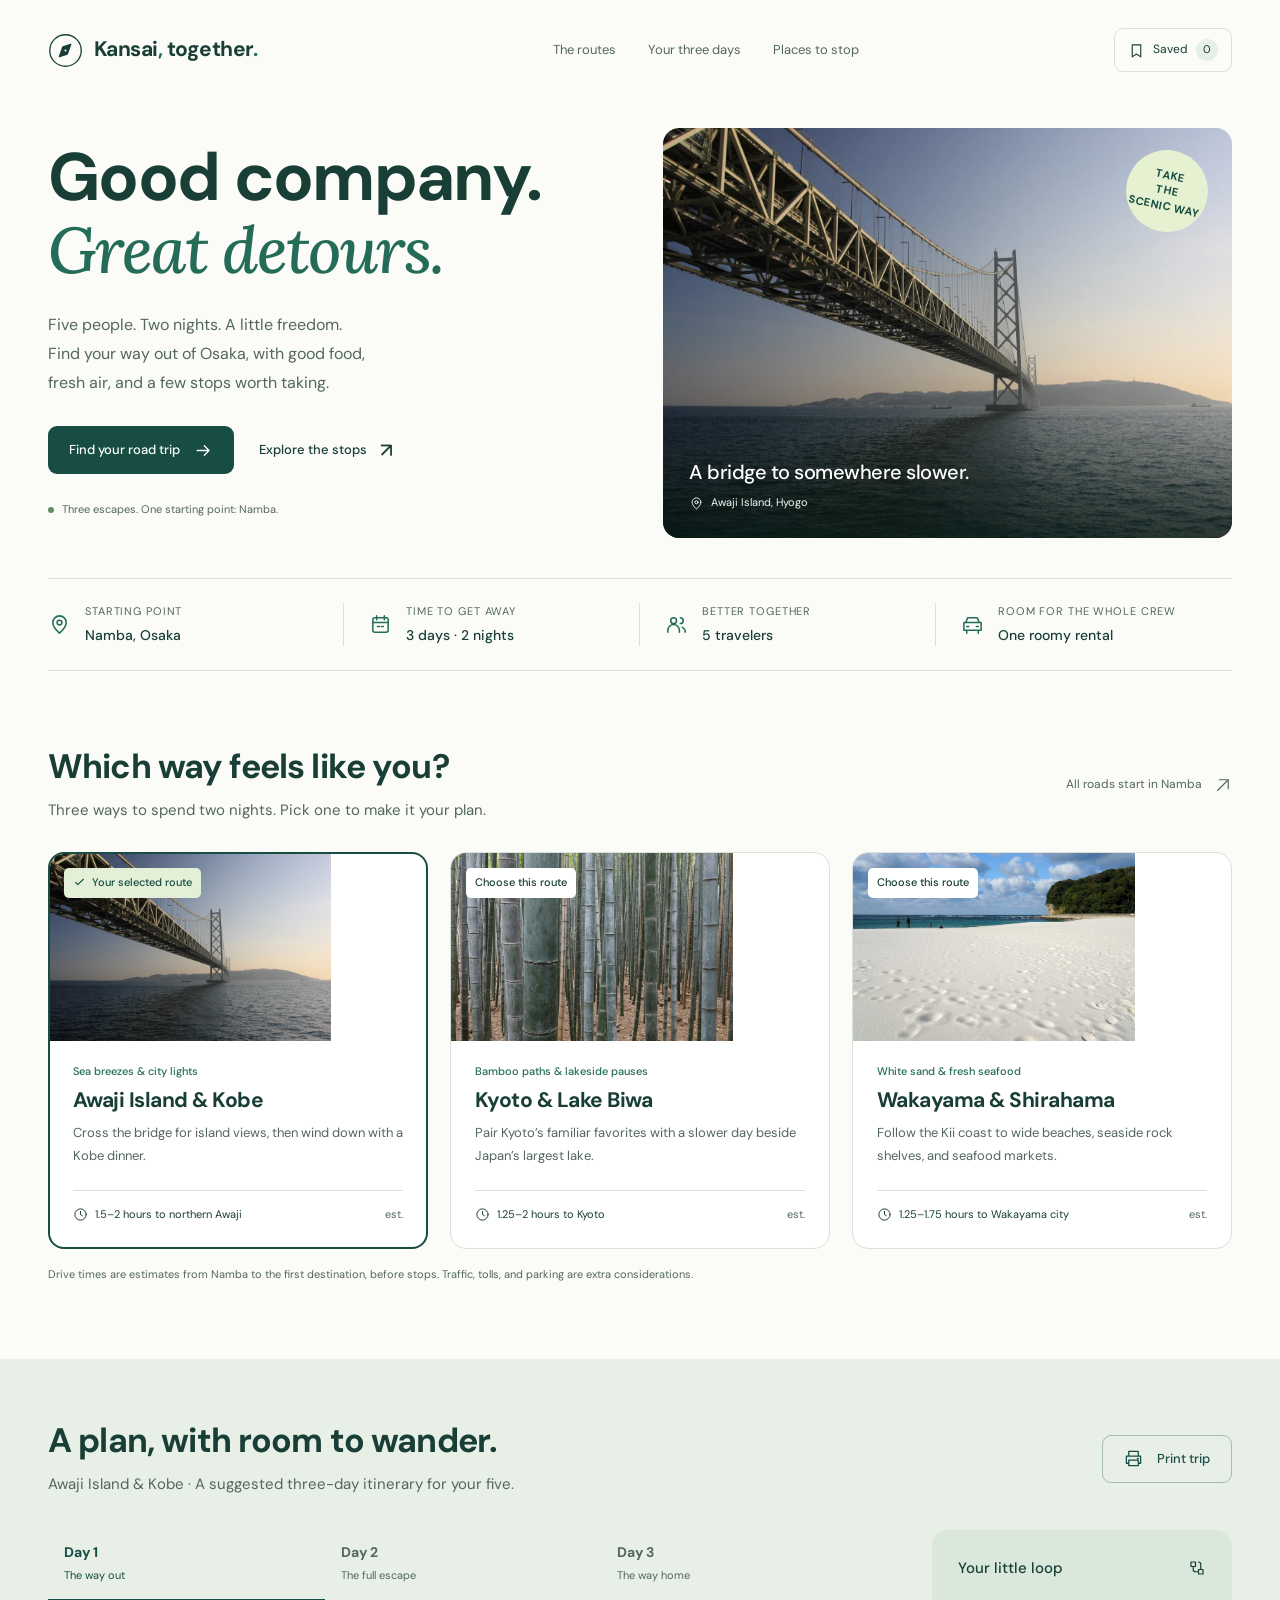
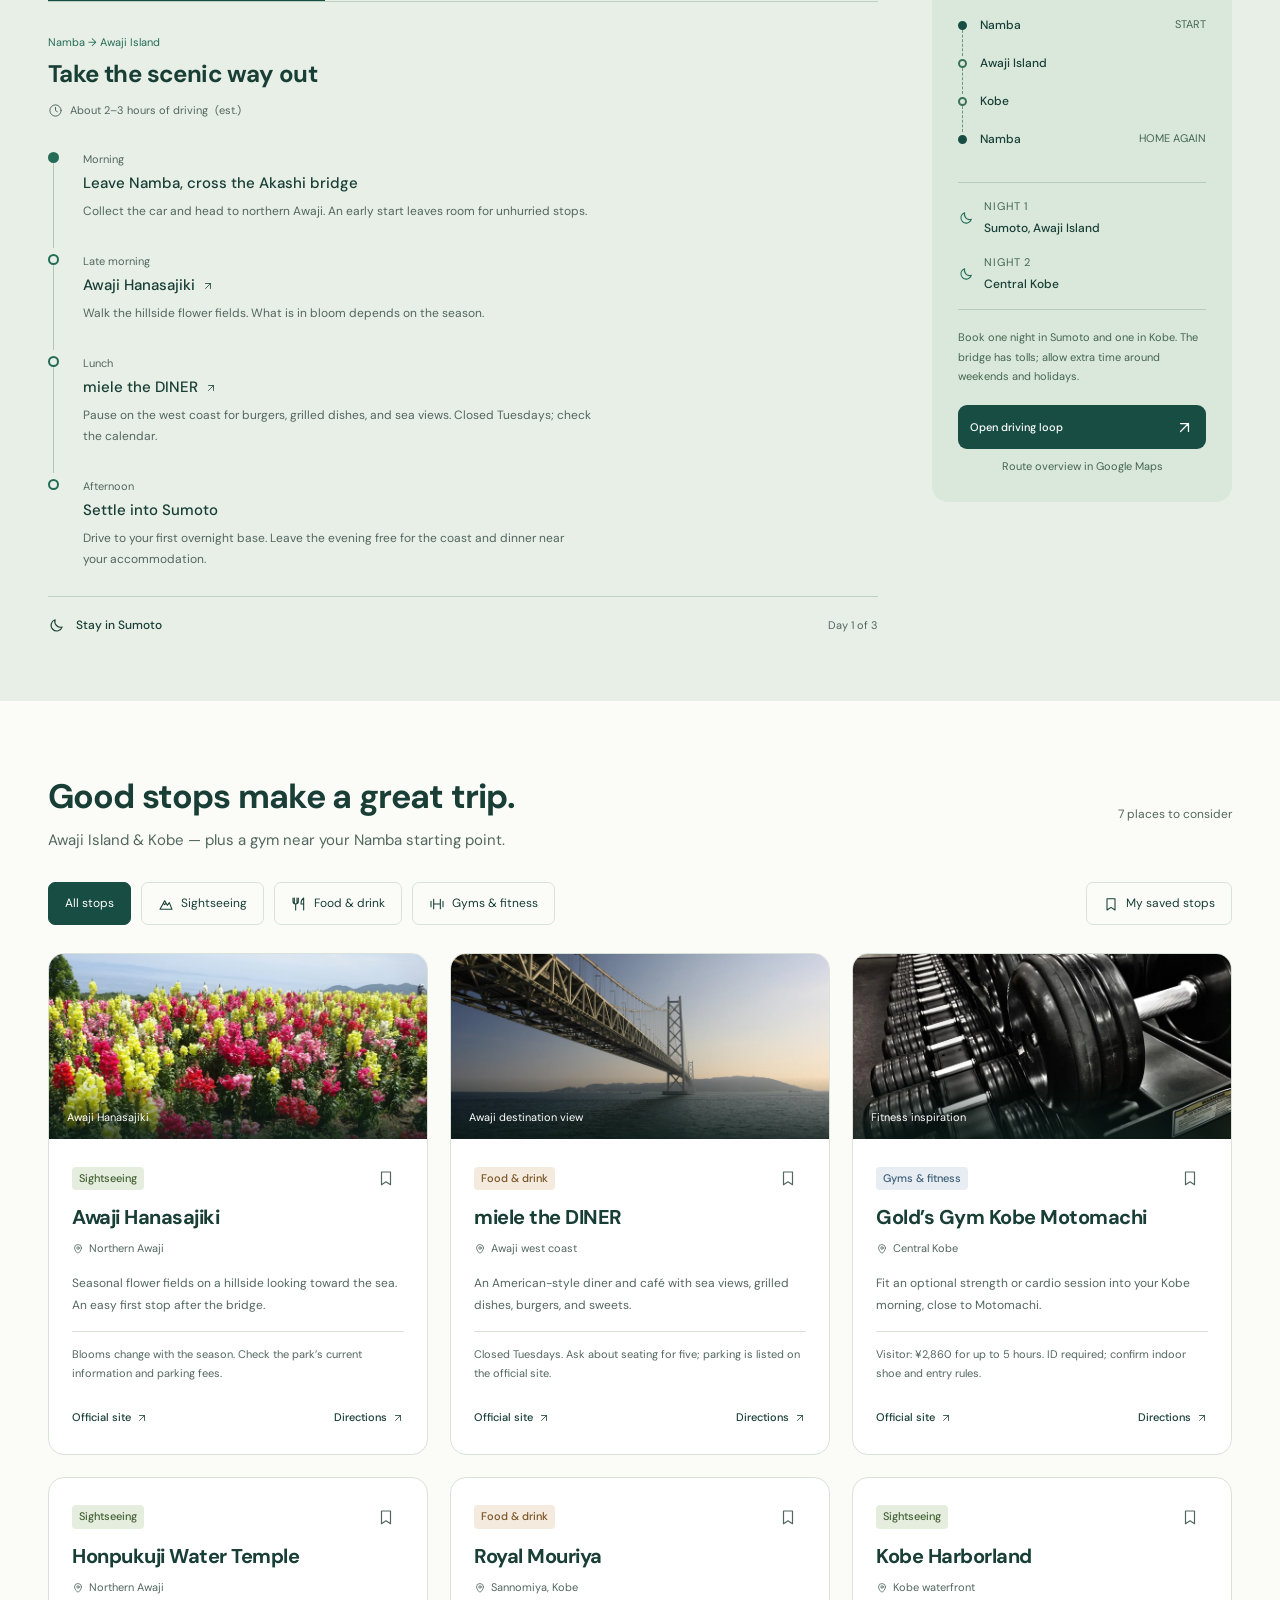
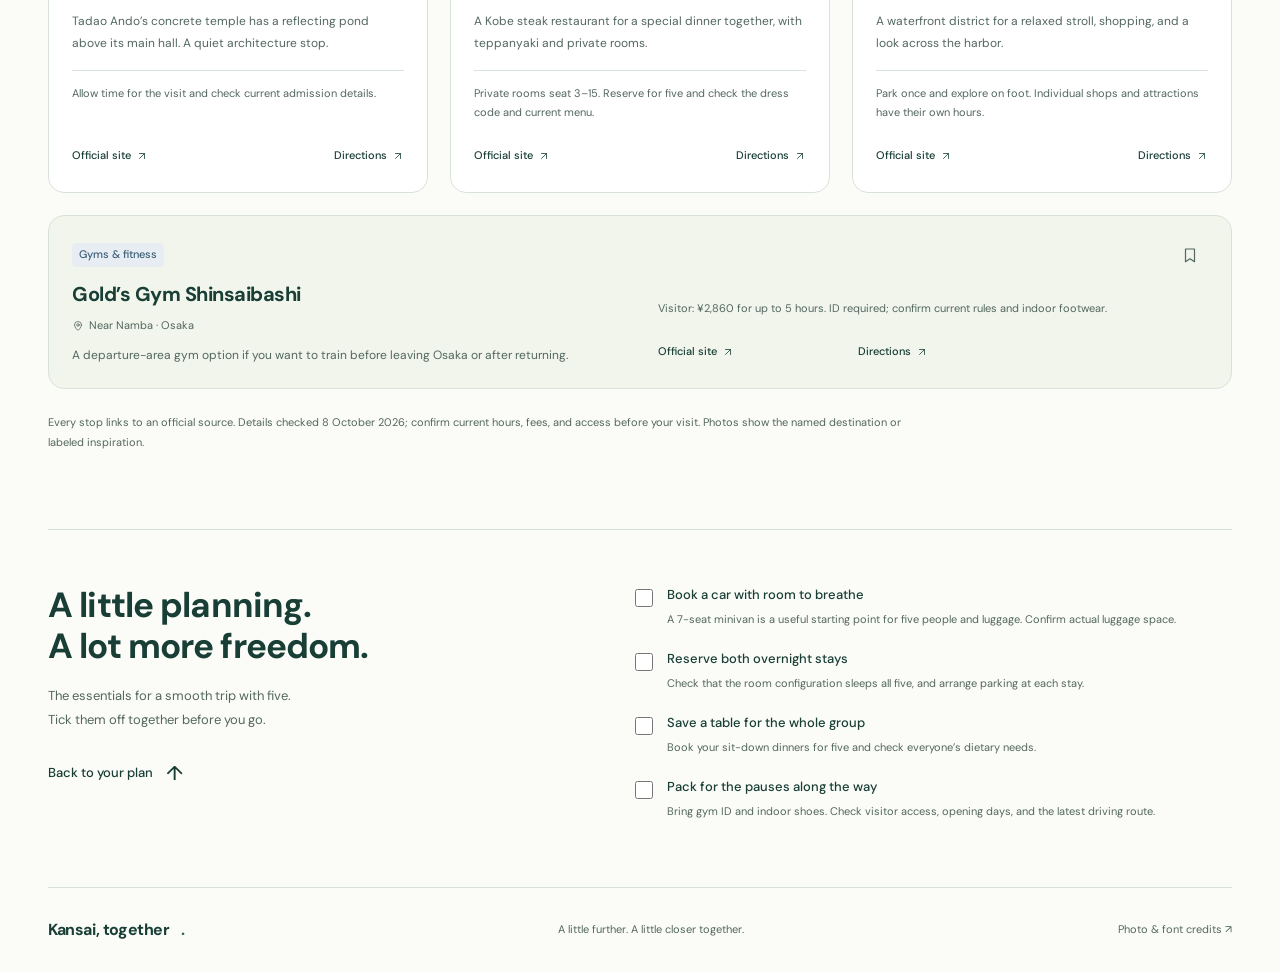
==== index.html @ eb9ba2e5 "Build Kansai road trip planner" ====
<!doctype html>
<html lang="en">
<head>
  <meta charset="utf-8">
  <meta name="viewport" content="width=device-width, initial-scale=1">
  <meta name="theme-color" content="#174d42">
  <meta name="description" content="Three two-night road trips from Namba, Osaka, for five friends. Compare routes, plan three days, and find sightseeing, dining, and gym stops.">
  <title>Kansai, together — A little road trip from Osaka</title>
  <link rel="icon" href="./assets/favicon.svg" type="image/svg+xml">
  <link rel="preload" href="./assets/dm-sans-regular.ttf" as="font" type="font/ttf" crossorigin>
  <link rel="preload" href="./assets/dm-sans-bold.ttf" as="font" type="font/ttf" crossorigin>
  <link rel="stylesheet" href="./styles.css">
  <script type="module" src="./app.mjs"></script>
</head>
<body>
  <a class="skip-link" href="#main">Skip to trip planner</a>
  <header class="site-header wrap">
    <a class="brand" href="./" aria-label="Kansai, together home">
      <svg viewBox="0 0 40 40" aria-hidden="true"><circle cx="20" cy="20" r="18" fill="none" stroke="currentColor" stroke-width="1.5"/><path d="m26 13-4 11-9 3 4-11z" fill="currentColor"/><circle cx="20" cy="20" r="2" fill="#fbfcf8"/></svg>
      <span>Kansai<span class="brand-comma">,</span> together<span class="brand-dot">.</span></span>
    </a>
    <nav aria-label="Main navigation">
      <a href="#routes">The routes</a>
      <a href="#itinerary">Your three days</a>
      <a href="#places">Places to stop</a>
    </nav>
    <button class="saved-button" id="saved-button" aria-pressed="false"><svg viewBox="0 0 24 24" aria-hidden="true"><path d="M6 4h12v17l-6-4-6 4z"/></svg><span>Saved</span><span id="saved-count" class="saved-count">0</span></button>
  </header>

  <main id="main">
    <section class="hero wrap" aria-labelledby="hero-title">
      <div class="hero-copy">
        <h1 id="hero-title">Good company.<br><em>Great detours.</em></h1>
        <p>Five people. Two nights. A little freedom.<br>Find your way out of Osaka, with good food,<br class="desktop-break"> fresh air, and a few stops worth taking.</p>
        <div class="hero-actions"><a class="button primary" href="#routes">Find your road trip <svg viewBox="0 0 24 24" aria-hidden="true"><path d="M4 12h15m-6-6 6 6-6 6"/></svg></a><a class="text-link" href="#places">Explore the stops <span aria-hidden="true">↗</span></a></div>
        <div class="hero-note"><span class="little-dot"></span> Three escapes. One starting point: Namba.</div>
      </div>
      <figure class="hero-photo">
        <img src="./assets/bridge.webp" alt="Akashi Kaikyo Bridge stretching across the sea toward Awaji Island" width="1600" height="1067" fetchpriority="high">
        <figcaption><span>A bridge to somewhere slower.</span><span class="photo-location"><svg viewBox="0 0 24 24" aria-hidden="true"><path d="M19 10c0 5-7 11-7 11S5 15 5 10a7 7 0 1 1 14 0Z"/><circle cx="12" cy="10" r="2.5"/></svg> Awaji Island, Hyogo</span></figcaption>
        <span class="photo-stamp" aria-hidden="true">TAKE<br>THE<br>SCENIC WAY</span>
      </figure>
    </section>

    <div class="trip-strip wrap" aria-label="Trip overview">
      <div><svg viewBox="0 0 24 24" aria-hidden="true"><path d="M19 10c0 5-7 11-7 11S5 15 5 10a7 7 0 1 1 14 0Z"/><circle cx="12" cy="10" r="2.5"/></svg><span><small>STARTING POINT</small><strong>Namba, Osaka</strong></span></div>
      <div><svg viewBox="0 0 24 24" aria-hidden="true"><rect x="4" y="5" width="16" height="15" rx="2"/><path d="M8 3v4m8-4v4M4 10h16m-11 4h2m2 0h2"/></svg><span><small>TIME TO GET AWAY</small><strong>3 days · 2 nights</strong></span></div>
      <div><svg viewBox="0 0 24 24" aria-hidden="true"><circle cx="9" cy="8" r="3"/><path d="M3 20v-2a6 6 0 0 1 12 0v2m1-15a3 3 0 0 1 0 6m2 4a5 5 0 0 1 3 5"/></svg><span><small>BETTER TOGETHER</small><strong>5 travelers</strong></span></div>
      <div><svg viewBox="0 0 24 24" aria-hidden="true"><path d="m5 10 2-5h10l2 5M3 10h18v8H3zM6 18v3m12-3v3M6 14h2m8 0h2"/></svg><span><small>ROOM FOR THE WHOLE CREW</small><strong>One roomy rental</strong></span></div>
    </div>

    <section class="routes-section wrap section-space" id="routes" aria-labelledby="routes-title">
      <div class="section-heading"><div><h2 id="routes-title">Which way feels like you?</h2><p>Three ways to spend two nights. Pick one to make it your plan.</p></div><span class="section-aside">All roads start in Namba <svg viewBox="0 0 24 24" aria-hidden="true"><path d="M5 19 19 5M7 5h12v12"/></svg></span></div>
      <div class="route-grid" id="route-options"></div>
      <p class="fine-print">Drive times are estimates from Namba to the first destination, before stops. Traffic, tolls, and parking are extra considerations.</p>
    </section>

    <section class="itinerary-section" id="itinerary" aria-labelledby="itinerary-title">
      <div class="wrap itinerary-wrap">
        <div class="section-heading"><div><h2 id="itinerary-title">A plan, with room to wander.</h2><p id="itinerary-subtitle"></p></div><button class="button outline" id="print-button"><svg viewBox="0 0 24 24" aria-hidden="true"><path d="M6 9V3h12v6M6 18H3V9h18v9h-3M6 14h12v7H6zm11-2h1"/></svg> Print trip</button></div>
        <div class="itinerary-layout">
          <div class="itinerary-main">
            <div class="day-tabs" id="day-tabs" role="tablist" aria-label="Itinerary day"></div>
            <div id="day-panel" role="tabpanel" tabindex="0"></div>
            <div id="print-days" class="print-only"></div>
          </div>
          <aside class="route-summary" aria-label="Selected route details">
            <div class="summary-heading"><span>Your little loop</span><svg viewBox="0 0 24 24" aria-hidden="true"><path d="M4 4h6v6H4zm10 10h6v6h-6zM7 10v4a3 3 0 0 0 3 3h4m3-3V7a3 3 0 0 0-3-3"/></svg></div>
            <div id="route-line" class="route-line"></div>
            <div class="night-list" id="night-list"></div>
            <p class="route-tip" id="route-tip"></p>
            <a class="button primary map-button" id="route-map" href="https://www.google.com/maps" target="_blank" rel="noopener noreferrer">Open driving loop <svg viewBox="0 0 24 24" aria-hidden="true"><path d="M7 17 17 7M7 7h10v10"/></svg></a>
            <p class="map-note">Route overview in Google Maps</p>
          </aside>
        </div>
      </div>
    </section>

    <section class="places-section wrap section-space" id="places" aria-labelledby="places-title">
      <div class="section-heading"><div><h2 id="places-title">Good stops make a great trip.</h2><p id="places-subtitle">A few places to explore, eat well, and keep moving.</p></div><span id="places-count" class="section-aside"></span></div>
      <div class="filter-bar" aria-label="Filter places" id="filters">
        <button class="filter active" data-category="all" aria-pressed="true">All stops</button>
        <button class="filter" data-category="sights" aria-pressed="false"><svg viewBox="0 0 24 24" aria-hidden="true"><path d="m3 20 7-13 4 7 3-4 4 10ZM8 11l2 2 2-2"/></svg> Sightseeing</button>
        <button class="filter" data-category="food" aria-pressed="false"><svg viewBox="0 0 24 24" aria-hidden="true"><path d="M5 3v7m4-7v7m-6-7v5a4 4 0 0 0 8 0V3M7 12v9M19 3c-3 2-4 5-4 9h4m0-9v18"/></svg> Food & drink</button>
        <button class="filter" data-category="gyms" aria-pressed="false"><svg viewBox="0 0 24 24" aria-hidden="true"><path d="M3 8v8m4-11v14m10-14v14m4-11v8M7 12h10"/></svg> Gyms & fitness</button>
        <button class="filter saved-filter" id="saved-filter" aria-pressed="false"><svg viewBox="0 0 24 24" aria-hidden="true"><path d="M6 4h12v17l-6-4-6 4z"/></svg> My saved stops</button>
      </div>
      <div class="place-grid" id="place-list"></div>
      <p class="source-note">Every stop links to an official source. Details checked <span id="checked-date"></span>; confirm current hours, fees, and access before your visit. Photos show the named destination or labeled inspiration.</p>
    </section>

    <section class="before-section wrap" id="before-you-go" aria-labelledby="before-title">
      <div class="before-copy"><h2 id="before-title">A little planning.<br>A lot more freedom.</h2><p>The essentials for a smooth trip with five.<br>Tick them off together before you go.</p><a class="text-link" href="#itinerary">Back to your plan <span aria-hidden="true">↑</span></a></div>
      <div class="checklist">
        <label><input type="checkbox"><span><strong>Book a car with room to breathe</strong><small>A 7-seat minivan is a useful starting point for five people and luggage. Confirm actual luggage space.</small></span></label>
        <label><input type="checkbox"><span><strong>Reserve both overnight stays</strong><small>Check that the room configuration sleeps all five, and arrange parking at each stay.</small></span></label>
        <label><input type="checkbox"><span><strong>Save a table for the whole group</strong><small>Book your sit-down dinners for five and check everyone’s dietary needs.</small></span></label>
        <label><input type="checkbox"><span><strong>Pack for the pauses along the way</strong><small>Bring gym ID and indoor shoes. Check visitor access, opening days, and the latest driving route.</small></span></label>
      </div>
    </section>
    <noscript><div class="wrap no-script"><p>Enable JavaScript to compare routes and save places. You can also browse official guides for <a href="https://www.japan.travel/en/destinations/kansai/hyogo/awaji-island/">Awaji Island</a>, <a href="https://www.kyoto.travel/en">Kyoto</a>, and <a href="https://www.nankishirahama.jp/">Shirahama</a>.</p></div></noscript>
  </main>

  <footer class="wrap site-footer"><a class="brand footer-brand" href="./">Kansai, together<span class="brand-dot">.</span></a><p>A little further. A little closer together.</p><a href="./credits.html">Photo & font credits <span aria-hidden="true">↗</span></a></footer>
  <div class="toast" id="toast" role="status" aria-live="polite"></div>
  <div class="sr-only" id="results-status" aria-live="polite"></div>
</body>
</html>
---- styles.css ----
@font-face {
  font-family: "DM Sans";
  src: url("./assets/dm-sans-regular.ttf") format("truetype");
  font-weight: 400;
  font-display: swap
}

@font-face {
  font-family: "DM Sans";
  src: url("./assets/dm-sans-medium.ttf") format("truetype");
  font-weight: 500;
  font-display: swap
}

@font-face {
  font-family: "DM Sans";
  src: url("./assets/dm-sans-bold.ttf") format("truetype");
  font-weight: 700;
  font-display: swap
}

@font-face {
  font-family: Lora;
  src: url("./assets/lora-italic.ttf") format("truetype");
  font-weight: 500;
  font-style: italic;
  font-display: swap
}

:root {
  --ink: #183e36;
  --muted: #53675f;
  --green: #174d42;
  --accent: #256c58;
  --ground: #fbfcf8;
  --mint: #e7efe7;
  --line: #d9e2d9;
  --white: #fff;
  --radius: 16px;
  --ease: cubic-bezier(.16,1,.3,1)
}

* {
  box-sizing: border-box
}

html {
  scroll-behavior: smooth;
  scroll-padding-top: 24px;
  scrollbar-color: #789a88 var(--ground)
}

body {
  margin: 0;
  background: var(--ground);
  color: var(--ink);
  font-family: "DM Sans",sans-serif;
  font-size: 15px;
  line-height: 1.6;
  -webkit-font-smoothing: antialiased
}

::selection {
  background: #c0dfc5;
  color: var(--ink)
}

a {
  color: inherit;
  text-decoration: none;
  text-underline-offset: 4px
}

button,input {
  font: inherit;
  color: inherit;
  caret-color: var(--green)
}

button {
  cursor: pointer
}

button,a,input {
  -webkit-tap-highlight-color: transparent
}

button:focus-visible,a:focus-visible,input:focus-visible,[tabindex="0"]:focus-visible {
  outline: 3px solid #ba671e;
  outline-offset: 5px
}

button:disabled {
  opacity: .5;
  cursor: default
}

svg {
  width: 22px;
  height: 22px;
  flex-shrink: 0;
  fill: none;
  stroke: currentColor;
  stroke-width: 1.6;
  stroke-linecap: round;
  stroke-linejoin: round
}

h1,h2,h3,h4,p,figure {
  margin: 0
}

h1,h2,h3 {
  line-height: 1.18;
  text-wrap: balance;
  font-weight: 700
}

p {
  text-wrap: pretty
}

img {
  display: block;
  width: 100%;
  object-fit: cover
}

.wrap {
  width: min(1200px,calc(100% - 96px));
  margin-inline: auto
}

.section-space {
  padding-block: 76px
}

.section-heading {
  display: flex;
  align-items: center;
  justify-content: space-between;
  gap: 24px;
  margin-bottom: 30px
}

.section-heading h2 {
  font-size: 34px;
  letter-spacing: -.025em
}

.section-heading p {
  margin-top: 11px;
  color: var(--muted);
  font-size: 15px
}

.section-aside {
  display: flex;
  align-items: center;
  gap: 12px;
  color: var(--muted);
  font-size: 12px;
  white-space: nowrap
}

.section-aside svg {
  width: 18px
}

.button {
  display: inline-flex;
  align-items: center;
  justify-content: center;
  gap: 14px;
  min-height: 48px;
  padding: 13px 21px;
  border-radius: 9px;
  font-weight: 500;
  font-size: 13px;
  border: 0;
  line-height: 1.4;
  transition: background .2s,color .2s
}

.button svg {
  width: 19px;
  height: 19px
}

.primary {
  background: var(--green);
  color: var(--white)
}

.primary:hover {
  background: #246d58
}

.outline {
  background: transparent;
  border: 1px solid #a5bcae;
  color: var(--green)
}

.outline:hover {
  background: #dbe8dc
}

.text-link {
  font-size: 13px;
  font-weight: 500;
  display: inline-flex;
  gap: 13px;
  align-items: center;
  min-height: 44px
}

.text-link:hover {
  text-decoration: underline
}

.text-link span {
  font-size: 20px
}

.sr-only {
  position: absolute;
  width: 1px;
  height: 1px;
  padding: 0;
  margin: -1px;
  overflow: hidden;
  clip-path: inset(50%);
  white-space: nowrap;
  border: 0
}

.skip-link {
  position: fixed;
  z-index: 20;
  top: 12px;
  left: 12px;
  padding: 10px 18px;
  background: var(--green);
  color: white;
  transform: translateY(-200%)
}

.skip-link:focus {
  transform: translateY(0)
}

.site-header {
  display: flex;
  align-items: center;
  justify-content: space-between;
  min-height: 100px;
  gap: 24px
}

.brand {
  display: inline-flex;
  align-items: center;
  gap: 11px;
  font-size: 21px;
  font-weight: 700;
  letter-spacing: -.025em;
  white-space: nowrap
}

.brand svg {
  width: 35px;
  height: 35px
}

.brand-comma,.brand-dot {
  color: var(--accent)
}

.site-header nav {
  display: flex;
  gap: 32px;
  align-items: center;
  margin-left: 40px;
  font-size: 13px;
  color: var(--muted)
}

.site-header nav a {
  padding-block: 12px
}

.site-header nav a:hover {
  color: var(--green);
  text-decoration: underline
}

.saved-button {
  display: flex;
  align-items: center;
  gap: 8px;
  border: 1px solid var(--line);
  background: transparent;
  padding: 8px 13px;
  border-radius: 9px;
  font-size: 12px;
  min-height: 44px
}

.saved-button svg {
  width: 17px;
  height: 17px
}

.saved-button:hover,.saved-button[aria-pressed="true"] {
  background: var(--mint)
}

.saved-count {
  font-size: 11px;
  background: var(--mint);
  border-radius: 50%;
  min-width: 22px;
  height: 22px;
  display: grid;
  place-items: center;
  font-variant-numeric: tabular-nums
}

.hero {
  display: grid;
  grid-template-columns: 1fr 1fr;
  align-items: center;
  gap: 46px;
  padding-block: 28px 40px
}

.hero-copy {
  padding-bottom: 6px
}

.hero h1 {
  font-size: clamp(46px,5.25vw,74px);
  letter-spacing: -.025em;
  line-height: 1.08
}

.hero h1 em {
  font-family: Lora,serif;
  font-weight: 500;
  color: var(--accent);
  font-size: .96em;
  letter-spacing: -.025em
}

.hero-copy>p {
  margin-top: 25px;
  font-size: 16px;
  line-height: 1.8;
  color: var(--muted)
}

.hero-actions {
  display: flex;
  align-items: center;
  gap: 25px;
  margin-top: 29px
}

.hero-note {
  display: flex;
  align-items: center;
  gap: 8px;
  margin-top: 27px;
  font-size: 11px;
  color: var(--muted)
}

.little-dot {
  width: 6px;
  height: 6px;
  border-radius: 50%;
  background: #618d64
}

.hero-photo {
  position: relative;
  min-width: 0;
  height: 410px;
  overflow: hidden;
  border-radius: var(--radius)
}

.hero-photo>img {
  height: 100%;
  object-position: 45% center
}

.hero-photo figcaption {
  position: absolute;
  bottom: 0;
  left: 0;
  right: 0;
  padding: 55px 26px 26px;
  background: linear-gradient(transparent,rgba(8,28,23,.76));
  color: white;
  display: flex;
  flex-direction: column;
  gap: 6px
}

.hero-photo figcaption>span:first-child {
  font-size: 20px;
  font-weight: 500;
  letter-spacing: -.025em
}

.photo-location {
  display: flex;
  gap: 7px;
  align-items: center;
  font-size: 11px;
  color: #f0f7ee
}

.photo-location svg {
  height: 15px;
  width: 15px
}

.photo-stamp {
  position: absolute;
  right: 24px;
  top: 22px;
  width: 82px;
  height: 82px;
  display: flex;
  align-items: center;
  justify-content: center;
  flex-direction: column;
  text-align: center;
  border-radius: 50%;
  background: #e6f1d1;
  color: var(--green);
  font-size: 11px;
  line-height: 1.4;
  letter-spacing: .045em;
  font-weight: 700;
  transform: rotate(12deg)
}

.trip-strip {
  display: grid;
  grid-template-columns: repeat(4,1fr);
  border-block: 1px solid var(--line);
  padding-block: 24px
}

.trip-strip>div {
  display: flex;
  align-items: center;
  gap: 14px;
  padding-inline: 25px;
  border-right: 1px solid var(--line)
}

.trip-strip>div:first-child {
  padding-left: 0
}

.trip-strip>div:last-child {
  border: 0;
  padding-right: 0
}

.trip-strip svg {
  width: 23px;
  height: 23px;
  color: var(--accent)
}

.trip-strip span {
  display: flex;
  flex-direction: column;
  gap: 3px
}

.trip-strip small {
  font-size: 11px;
  letter-spacing: .08em;
  color: var(--muted)
}

.trip-strip strong {
  font-size: 14px;
  font-weight: 500
}

.route-grid {
  display: grid;
  grid-template-columns: repeat(3,minmax(0,1fr));
  gap: 22px
}

.route-card {
  text-align: left;
  padding: 0;
  border: 1px solid var(--line);
  border-radius: var(--radius);
  overflow: hidden;
  background: white;
  transition: border-color .2s;
  display: flex;
  flex-direction: column
}

.route-card:hover {
  border-color: var(--accent)
}

.route-card.selected {
  border: 2px solid var(--green)
}

.route-card.selected .route-card-body {
  padding: 22px 23px 23px
}

.route-card.selected .route-image {
  margin: -1px -1px 0
}

.route-image {
  height: 188px;
  position: relative;
  overflow: hidden
}

.route-image img {
  height: 100%;
  transition: transform .4s var(--ease)
}

.route-card:hover .route-image img {
  transform: scale(1.025)
}

.route-choice {
  display: flex;
  align-items: center;
  gap: 6px;
  position: absolute;
  top: 15px;
  left: 15px;
  border-radius: 5px;
  padding: 6px 9px;
  background: white;
  color: var(--ink);
  font-size: 11px;
  font-weight: 500
}

.selected .route-choice {
  background: #e4efd8;
  color: var(--green)
}

.route-choice svg {
  height: 13px;
  width: 13px;
  stroke-width: 2
}

.route-card-body {
  padding: 22px 24px 24px;
  display: flex;
  flex: 1;
  flex-direction: column
}

.route-mood {
  color: var(--accent);
  font-size: 11px;
  font-weight: 500;
  margin-bottom: 7px
}

.route-card h3 {
  font-size: 21px;
  letter-spacing: -.025em;
  margin-bottom: 10px
}

.route-card p {
  font-size: 13px;
  line-height: 1.75;
  color: var(--muted);
  margin-bottom: 22px
}

.route-drive {
  display: flex;
  align-items: center;
  gap: 7px;
  font-size: 11px;
  margin-top: auto;
  padding-top: 15px;
  border-top: 1px solid var(--line);
  font-variant-numeric: tabular-nums;
  flex-wrap: wrap
}

.route-drive svg {
  height: 15px;
  width: 15px
}

.route-drive>span {
  color: var(--muted);
  margin-left: auto;
  font-size: 11px
}

.fine-print {
  font-size: 11px;
  color: var(--muted);
  margin-top: 17px;
  max-width: 100ch
}

.itinerary-section {
  background: var(--mint);
  padding-block: 62px 66px
}

.itinerary-section .section-heading {
  margin-bottom: 34px
}

.itinerary-layout {
  display: grid;
  grid-template-columns: minmax(0,1fr) 300px;
  gap: 54px
}

.day-tabs {
  display: flex;
  border-bottom: 1px solid #bdcfc0;
  margin-bottom: 27px
}

.day-tabs button {
  flex: 1;
  border: 0;
  border-bottom: 2px solid transparent;
  background: transparent;
  padding: 13px 16px 16px;
  text-align: left;
  color: var(--muted);
  line-height: 1.4
}

.day-tabs button[aria-selected="true"] {
  border-color: var(--green);
  color: var(--green)
}

.day-tabs button:hover {
  background: #dce8dc
}

.day-tabs span {
  display: block;
  font-size: 14px;
  font-weight: 700
}

.day-tabs small {
  display: block;
  font-size: 11px;
  margin-top: 5px
}

.day-heading {
  margin-bottom: 27px
}

.day-location {
  font-size: 11px;
  color: var(--accent)
}

.day-heading h3 {
  font-size: 24px;
  letter-spacing: -.025em;
  margin-top: 7px
}

.day-drive {
  display: flex;
  gap: 7px;
  align-items: center;
  color: var(--muted);
  font-size: 11px;
  margin-top: 13px;
  font-variant-numeric: tabular-nums
}

.day-drive svg {
  height: 15px;
  width: 15px
}

.day-drive small {
  font-size: 11px
}

.timeline {
  list-style: none;
  margin: 0;
  padding: 0
}

.timeline li {
  position: relative;
  display: flex;
  gap: 24px;
  padding: 0 0 26px 0
}

.timeline li::before {
  content: "";
  position: absolute;
  left: 5px;
  top: 10px;
  bottom: 0;
  border-left: 1px solid #b3c5b6
}

.timeline li:last-child::before {
  display: none
}

.timeline-dot {
  width: 11px;
  height: 11px;
  flex-shrink: 0;
  border: 2px solid var(--accent);
  border-radius: 50%;
  background: var(--mint);
  margin-top: 6px;
  z-index: 1
}

.timeline li:first-child .timeline-dot {
  background: var(--accent)
}

.stop-time {
  font-size: 11px;
  color: var(--muted)
}

.timeline h4 {
  font-size: 15px;
  font-weight: 500;
  line-height: 1.4;
  margin-top: 3px
}

.timeline h4 a {
  display: inline-flex;
  align-items: center;
  gap: 7px
}

.timeline h4 a:hover {
  text-decoration: underline
}

.timeline h4 svg {
  width: 12px;
  height: 12px
}

.timeline p {
  font-size: 12px;
  color: var(--muted);
  line-height: 1.75;
  margin-top: 7px;
  max-width: 65ch
}

.day-stay {
  display: flex;
  align-items: center;
  gap: 11px;
  border-top: 1px solid #bdcfc0;
  padding-top: 19px;
  font-size: 12px;
  font-weight: 500
}

.day-stay svg {
  height: 17px;
  width: 17px
}

.day-stay small {
  color: var(--muted);
  font-size: 11px;
  margin-left: auto;
  font-weight: 400
}

.route-summary {
  background: #d9e8db;
  border-radius: var(--radius);
  padding: 26px;
  align-self: start
}

.summary-heading {
  display: flex;
  justify-content: space-between;
  align-items: center;
  font-size: 15px;
  font-weight: 500
}

.summary-heading svg {
  width: 18px;
  height: 18px
}

.route-line {
  padding-block: 26px 24px;
  animation: route-arrives .5s var(--ease)
}

.route-node {
  position: relative;
  display: flex;
  align-items: center;
  gap: 13px;
  min-height: 38px;
  font-size: 12px
}

.route-node::before {
  content: "";
  position: absolute;
  left: 4px;
  top: 24px;
  bottom: -12px;
  border-left: 1px dashed #709379
}

.route-node:last-child::before {
  display: none
}

.route-node>span {
  position: relative;
  width: 9px;
  height: 9px;
  border-radius: 50%;
  border: 2px solid #387359;
  background: #d9e8db;
  flex-shrink: 0;
  z-index: 1
}

.route-node.endpoint>span {
  background: var(--green);
  border-color: var(--green)
}

.route-node strong {
  font-weight: 500
}

.route-node small {
  font-size: 11px;
  color: #456750;
  margin-left: auto
}

.night-list {
  border-block: 1px solid #b5cbbb;
  padding-block: 15px;
  display: flex;
  flex-direction: column;
  gap: 16px
}

.night-list>div {
  display: flex;
  gap: 10px;
  align-items: center
}

.night-list svg {
  width: 16px;
  height: 16px;
  color: var(--accent)
}

.night-list span {
  display: flex;
  flex-direction: column;
  gap: 3px
}

.night-list small {
  font-size: 11px;
  letter-spacing: .08em;
  color: #46664f
}

.night-list strong {
  font-size: 12px;
  font-weight: 500
}

.route-tip {
  font-size: 11px;
  line-height: 1.8;
  color: #46664f;
  margin-block: 18px
}

.map-button {
  width: 100%;
  min-height: 44px;
  font-size: 11px;
  padding: 11px 12px;
  justify-content: space-between
}

.map-note {
  text-align: center;
  font-size: 11px;
  color: #46664f;
  margin-top: 9px
}

.filter-bar {
  display: flex;
  gap: 10px;
  align-items: center;
  flex-wrap: wrap;
  margin-bottom: 28px
}

.filter {
  display: flex;
  gap: 7px;
  align-items: center;
  min-height: 43px;
  padding: 9px 16px;
  font-size: 12px;
  background: transparent;
  border: 1px solid var(--line);
  border-radius: 7px;
  white-space: nowrap;
  transition: background .2s
}

.filter svg {
  height: 16px;
  width: 16px
}

.filter.active {
  background: var(--green);
  color: white;
  border-color: var(--green)
}

.filter:not(.active):hover {
  background: var(--mint)
}

.saved-filter {
  margin-left: auto
}

.saved-filter[aria-pressed="true"] {
  background: var(--green);
  color: white;
  border-color: var(--green)
}

.place-grid {
  display: grid;
  grid-template-columns: repeat(3,minmax(0,1fr));
  gap: 22px;
  align-items: stretch
}

.place-card {
  border: 1px solid var(--line);
  border-radius: var(--radius);
  background: white;
  overflow: hidden;
  display: flex;
  flex-direction: column;
  min-width: 0
}

.place-photo {
  height: 185px;
  position: relative
}

.place-photo img {
  height: 100%
}

.place-photo figcaption {
  position: absolute;
  bottom: 0;
  left: 0;
  right: 0;
  background: linear-gradient(transparent,rgba(9,27,23,.78));
  color: white;
  padding: 32px 18px 13px;
  font-size: 11px
}

.place-body {
  padding: 21px 23px 22px;
  display: flex;
  flex-direction: column;
  flex: 1
}

.place-top {
  display: flex;
  align-items: center;
  justify-content: space-between;
  gap: 12px;
  margin-bottom: 9px;
  min-height: 34px
}

.category-label {
  font-size: 11px;
  font-weight: 500;
  border-radius: 4px;
  padding: 3px 7px;
  width: fit-content
}

.sights {
  background: #e5eddf;
  color: #436133
}

.food {
  background: #f4eade;
  color: #785324
}

.gyms {
  background: #e7edf2;
  color: #3e5f79
}

.bookmark-button {
  padding: 8px;
  min-width: 36px;
  min-height: 36px;
  display: grid;
  place-items: center;
  border: 0;
  border-radius: 6px;
  background: transparent;
  color: var(--muted)
}

.bookmark-button svg {
  width: 18px;
  height: 18px
}

.bookmark-button:hover {
  background: var(--mint)
}

.bookmark-button.is-saved {
  color: var(--green);
  background: var(--mint)
}

.bookmark-button.is-saved svg {
  fill: #aac7ad
}

.place-card h3 {
  font-size: 20px;
  letter-spacing: -.025em;
  line-height: 1.25
}

.place-area {
  display: flex;
  align-items: center;
  gap: 5px;
  font-size: 11px;
  color: var(--muted);
  margin-top: 10px
}

.place-area svg {
  width: 12px;
  height: 12px
}

.place-body>p:not(.place-note) {
  color: var(--muted);
  font-size: 12px;
  line-height: 1.8;
  margin-top: 15px
}

.place-note {
  font-size: 11px;
  line-height: 1.75;
  color: var(--muted);
  margin-top: 15px;
  margin-bottom: 20px;
  padding-top: 13px;
  border-top: 1px solid var(--line)
}

.place-note a {
  text-decoration: underline
}

.place-links {
  display: flex;
  justify-content: space-between;
  gap: 16px;
  font-size: 11px;
  font-weight: 500;
  margin-top: auto
}

.place-links a {
  display: inline-flex;
  align-items: center;
  gap: 5px;
  min-height: 28px
}

.place-links a:hover {
  text-decoration: underline
}

.place-links svg {
  width: 12px;
  height: 12px
}

#place-gold-osaka {
  grid-column: 1/-1;
  background: #f1f5ec
}

#place-gold-osaka .place-body {
  display: grid;
  grid-template-columns: 1fr 1fr;
  column-gap: 36px
}

#place-gold-osaka .place-top {
  grid-column: 1/-1
}

#place-gold-osaka h3 {
  grid-column: 1
}

#place-gold-osaka .place-area {
  grid-column: 1
}

#place-gold-osaka .place-body>p:not(.place-note) {
  grid-column: 1;
  grid-row: 4;
  margin-top: 10px
}

#place-gold-osaka .place-note {
  grid-column: 2;
  grid-row: 2/4;
  margin: 0;
  padding: 0;
  border: 0;
  align-self: center
}

#place-gold-osaka .place-links {
  grid-column: 2;
  grid-row: 4;
  align-self: end;
  max-width: 270px
}

.source-note {
  font-size: 11px;
  line-height: 1.8;
  color: var(--muted);
  max-width: 110ch;
  margin-top: 24px
}

.empty-state {
  grid-column: 1/-1;
  padding: 55px 28px;
  text-align: center;
  background: var(--mint);
  border-radius: var(--radius)
}

.empty-state h3 {
  font-size: 25px
}

.empty-state p {
  font-size: 13px;
  margin: 13px auto 22px;
  color: var(--muted);
  max-width: 60ch
}

.before-section {
  display: grid;
  grid-template-columns: 1fr 1.2fr;
  gap: 90px;
  border-top: 1px solid var(--line);
  padding-block: 55px 66px
}

.before-section h2 {
  font-size: 35px;
  letter-spacing: -.025em
}

.before-copy>p {
  color: var(--muted);
  font-size: 13px;
  margin-top: 17px;
  line-height: 1.8
}

.before-copy .text-link {
  margin-top: 20px
}

.checklist {
  display: flex;
  flex-direction: column;
  gap: 20px
}

.checklist label {
  display: flex;
  gap: 14px;
  cursor: pointer
}

.checklist input {
  accent-color: var(--green);
  width: 18px;
  height: 18px;
  margin: 4px 0 0;
  flex-shrink: 0
}

.checklist span {
  display: flex;
  flex-direction: column;
  gap: 4px
}

.checklist strong {
  font-size: 13px;
  font-weight: 500
}

.checklist small {
  font-size: 11px;
  line-height: 1.75;
  color: var(--muted)
}

.checklist input:checked+span strong {
  text-decoration: line-through;
  color: var(--muted)
}

.site-footer {
  border-top: 1px solid var(--line);
  display: flex;
  justify-content: space-between;
  align-items: center;
  gap: 20px;
  padding-block: 29px
}

.footer-brand {
  font-size: 16px
}

.site-footer p,.site-footer>a:last-child {
  font-size: 11px;
  color: var(--muted)
}

.site-footer>a:last-child:hover {
  text-decoration: underline
}

.toast {
  position: fixed;
  bottom: 22px;
  left: 50%;
  transform: translate(-50%,20px);
  opacity: 0;
  pointer-events: none;
  color: white;
  background: var(--green);
  padding: 12px 20px;
  border-radius: 9px;
  font-size: 12px;
  box-shadow: 0 8px 28px rgba(17,44,32,.18);
  max-width: calc(100% - 32px);
  width: max-content;
  z-index: 10;
  transition: opacity .25s,transform .25s var(--ease)
}

.toast.visible {
  opacity: 1;
  transform: translate(-50%,0)
}

.print-only {
  display: none
}

.no-script {
  padding: 30px;
  background: var(--mint)
}

.no-script a {
  text-decoration: underline
}

.credits-page {
  max-width: 800px;
  padding-block: 50px 80px
}

.credits-page h1 {
  font-size: 42px;
  margin-bottom: 20px
}

.credits-page h2 {
  font-size: 24px;
  margin: 35px 0 15px
}

.credits-page p {
  margin-block: 12px;
  color: var(--muted)
}

.credits-page ul {
  padding-left: 20px
}

.credits-page li {
  margin-bottom: 20px
}

.credits-page a {
  text-decoration: underline
}

@keyframes route-arrives {
  from {
    clip-path: inset(0 0 100% 0)
  }
  to {
    clip-path: inset(0)
  }
}

@media(min-width:1500px) {
  .wrap {
    width: min(1280px,calc(100% - 120px))
  }
  .hero-photo {
    height: 440px
  }
  .hero {
    gap: 60px
  }
  .route-image {
    height: 210px
  }
}

@media(max-width:1100px) {
  .wrap {
    width: calc(100% - 64px)
  }
  .site-header nav {
    margin: 0;
    gap: 22px
  }
  .hero {
    gap: 28px
  }
  .hero h1 {
    font-size: 58px
  }
  .hero-photo {
    height: 380px
  }
  .hero-actions {
    gap: 18px
  }
  .hero-actions .button {
    padding-inline: 16px
  }
  .hero-copy>p {
    font-size: 14px
  }
  .trip-strip>div {
    padding-inline: 18px;
    gap: 10px
  }
  .trip-strip small {
    font-size: 11px
  }
  .trip-strip strong {
    font-size: 12px
  }
  .route-card-body {
    padding: 20px
  }
  .route-card.selected .route-card-body {
    padding: 20px 19px 19px
  }
  .route-card h3 {
    font-size: 19px
  }
  .itinerary-layout {
    gap: 34px;
    grid-template-columns: minmax(0,1fr) 270px
  }
  .route-summary {
    padding: 22px
  }
  .place-body {
    padding: 18px
  }
  .place-card h3 {
    font-size: 18px
  }
  .before-section {
    gap: 50px
  }
}

@media(max-width:800px) {
  .site-header {
    min-height: 88px;
    flex-wrap: wrap;
    row-gap: 0;
    padding-block: 20px
  }
  .site-header nav {
    order: 3;
    width: 100%;
    justify-content: center;
    border-top: 1px solid var(--line);
    margin-top: 16px;
    padding-top: 4px;
    gap: 36px
  }
  .brand {
    font-size: 20px
  }
  .hero {
    padding-top: 24px;
    gap: 24px
  }
  .hero h1 {
    font-size: 46px
  }
  .hero-photo {
    height: 340px
  }
  .hero-actions {
    flex-wrap: wrap;
    gap: 4px 16px;
    margin-top: 20px
  }
  .hero-note {
    margin-top: 16px;
    font-size: 11px
  }
  .hero-copy>p {
    margin-top: 18px
  }
  .desktop-break {
    display: none
  }
  .hero-photo figcaption {
    padding: 40px 20px 20px
  }
  .hero-photo figcaption>span:first-child {
    font-size: 16px
  }
  .photo-stamp {
    width: 68px;
    height: 68px;
    font-size: 11px;
    right: 16px;
    top: 16px
  }
  .trip-strip {
    grid-template-columns: 1fr 1fr;
    gap: 20px
  }
  .trip-strip>div {
    padding-inline: 0;
    border: 0
  }
  .trip-strip>div:nth-child(even) {
    padding-left: 20px;
    border-left: 1px solid var(--line)
  }
  .trip-strip strong {
    font-size: 13px
  }
  .trip-strip small {
    font-size: 11px
  }
  .section-space {
    padding-block: 55px
  }
  .section-heading h2 {
    font-size: 30px
  }
  .section-heading p {
    font-size: 13px
  }
  .section-aside {
    font-size: 11px
  }
  .routes-section .section-aside {
    display: none
  }
  .route-grid {
    gap: 14px
  }
  .route-image {
    height: 150px
  }
  .route-card-body {
    padding: 18px 14px
  }
  .route-card.selected .route-card-body {
    padding: 18px 13px 17px
  }
  .route-card h3 {
    font-size: 18px
  }
  .route-card p {
    font-size: 12px
  }
  .route-drive {
    font-size: 11px;
    gap: 5px
  }
  .route-choice {
    font-size: 11px;
    top: 11px;
    left: 11px;
    padding: 5px 7px
  }
  .route-mood {
    font-size: 11px
  }
  .itinerary-layout {
    grid-template-columns: minmax(0,1fr) 240px;
    gap: 26px
  }
  .route-summary {
    padding: 19px
  }
  .day-tabs button {
    padding-inline: 8px
  }
  .day-heading h3 {
    font-size: 22px
  }
  .timeline li {
    gap: 18px
  }
  .place-grid {
    grid-template-columns: 1fr 1fr;
    gap: 18px
  }
  .place-photo {
    height: 175px
  }
  .saved-filter {
    margin-left: 0
  }
  .filter {
    font-size: 11px;
    padding-inline: 13px
  }
  .before-section {
    gap: 35px;
    grid-template-columns: 1fr 1.3fr
  }
  .before-section h2 {
    font-size: 29px
  }
  .site-footer {
    flex-wrap: wrap
  }
  .site-footer p {
    order: 3;
    width: 100%
  }
}

@media(max-width:600px) {
  html {
    scroll-padding-top: 14px
  }
  .wrap {
    width: calc(100% - 40px)
  }
  .site-header {
    padding-top: 18px;
    gap: 12px
  }
  .brand {
    font-size: 19px;
    gap: 8px
  }
  .brand svg {
    width: 29px;
    height: 29px
  }
  .saved-button {
    padding: 7px 9px;
    gap: 6px;
    min-height: 40px
  }
  .saved-button>span:not(.saved-count) {
    font-size: 11px
  }
  .saved-count {
    min-width: 19px;
    height: 19px
  }
  .site-header nav {
    gap: 26px;
    justify-content: space-between;
    font-size: 11px;
    margin-top: 12px;
    padding-top: 5px
  }
  .hero {
    display: flex;
    flex-direction: column;
    align-items: stretch;
    gap: 28px;
    padding-block: 27px 29px
  }
  .hero h1 {
    font-size: clamp(40px,10vw,58px);
    line-height: 1.1
  }
  .hero-copy>p {
    font-size: 14px;
    line-height: 1.8;
    max-width: 45ch;
    margin-top: 19px
  }
  .hero-actions {
    gap: 16px;
    margin-top: 23px;
    flex-wrap: nowrap
  }
  .hero-actions .button {
    font-size: 12px;
    padding: 13px 16px;
    gap: 12px;
    min-height: 46px
  }
  .hero-actions .text-link {
    font-size: 11px;
    gap: 7px
  }
  .hero-note {
    font-size: 11px;
    margin-top: 18px
  }
  .hero-photo {
    height: 265px;
    min-height: 0
  }
  .hero-photo>img {
    object-position: 50% center
  }
  .hero-photo figcaption>span:first-child {
    font-size: 18px
  }
  .photo-stamp {
    width: 68px;
    height: 68px
  }
  .trip-strip {
    padding-block: 22px;
    gap: 22px 12px
  }
  .trip-strip>div {
    gap: 10px
  }
  .trip-strip>div:nth-child(even) {
    padding-left: 14px
  }
  .trip-strip svg {
    width: 19px;
    height: 19px
  }
  .trip-strip small {
    font-size: 11px;
    letter-spacing: .06em
  }
  .trip-strip strong {
    font-size: 12px
  }
  .section-space {
    padding-block: 42px
  }
  .section-heading {
    align-items: flex-start;
    gap: 12px;
    margin-bottom: 23px
  }
  .section-heading h2 {
    font-size: 27px;
    letter-spacing: -.025em
  }
  .section-heading p {
    font-size: 12px;
    margin-top: 10px;
    line-height: 1.75
  }
  .route-grid {
    grid-template-columns: 1fr;
    gap: 18px
  }
  .route-image {
    height: 192px
  }
  .route-card-body {
    padding: 20px 21px
  }
  .route-card.selected .route-card-body {
    padding: 20px 20px 19px
  }
  .route-card h3 {
    font-size: 22px;
    margin-bottom: 10px
  }
  .route-card p {
    font-size: 13px;
    margin-bottom: 18px
  }
  .route-mood {
    font-size: 11px
  }
  .route-drive {
    font-size: 11px
  }
  .route-choice {
    top: 14px;
    left: 14px;
    font-size: 11px;
    padding: 6px 9px
  }
  .fine-print {
    font-size: 11px;
    line-height: 1.8
  }
  .itinerary-section {
    padding-block: 37px 38px
  }
  .itinerary-section .section-heading {
    flex-wrap: wrap;
    margin-bottom: 21px
  }
  .itinerary-section .section-heading .button {
    font-size: 11px;
    min-height: 40px;
    padding: 9px 13px
  }
  .itinerary-layout {
    display: flex;
    flex-direction: column;
    gap: 28px
  }
  .day-tabs {
    margin-bottom: 22px
  }
  .day-tabs button {
    padding: 12px 11px 14px
  }
  .day-tabs span {
    font-size: 13px
  }
  .day-tabs small {
    font-size: 11px
  }
  .day-heading h3 {
    font-size: 23px
  }
  .timeline p {
    font-size: 12px;
    max-width: 60ch
  }
  .timeline li {
    padding-bottom: 24px;
    gap: 20px
  }
  .day-stay {
    font-size: 11px
  }
  .route-summary {
    width: 100%;
    padding: 24px
  }
  .route-line {
    display: flex;
    gap: 0;
    padding-block: 25px;
    align-items: flex-start
  }
  .route-node {
    flex: 1;
    min-width: 0;
    display: flex;
    flex-direction: column;
    gap: 7px;
    align-items: flex-start;
    font-size: 11px;
    min-height: 50px
  }
  .route-node::before {
    border-left: 0;
    border-top: 1px dashed #709379;
    left: 10px;
    right: 0;
    top: 4px;
    bottom: auto
  }
  .route-node:last-child {
    flex: .7
  }
  .route-node small {
    margin: 0;
    font-size: 11px
  }
  .route-node strong {
    font-size: 11px
  }
  .night-list {
    flex-direction: row;
    gap: 22px
  }
  .night-list>div {
    align-items: flex-start;
    flex: 1;
    gap: 8px
  }
  .night-list strong {
    font-size: 11px
  }
  .map-button {
    justify-content: center;
    gap: 18px
  }
  .place-grid {
    grid-template-columns: 1fr;
    gap: 18px
  }
  .place-photo {
    height: 195px
  }
  .place-body {
    padding: 20px 22px 22px
  }
  .place-card h3 {
    font-size: 22px
  }
  .place-body>p:not(.place-note) {
    font-size: 13px
  }
  .place-note {
    font-size: 11px
  }
  .place-links {
    font-size: 12px
  }
  .place-links a {
    min-height: 36px
  }
  .bookmark-button {
    min-height: 44px;
    min-width: 44px
  }
  .place-top {
    margin-bottom: 4px
  }
  .place-area {
    font-size: 11px
  }
  .category-label {
    font-size: 11px
  }
  .places-section .section-heading {
    display: block
  }
  .places-section .section-aside {
    margin-top: 14px;
    font-size: 11px
  }
  .filter-bar {
    gap: 8px;
    margin-bottom: 21px
  }
  .filter {
    padding: 9px 12px;
    min-height: 44px;
    font-size: 11px
  }
  .filter svg {
    width: 15px;
    height: 15px
  }
  .saved-filter {
    flex-basis: 100%;
    width: fit-content;
    justify-content: center;
    margin-top: 3px
  }
  .source-note {
    font-size: 11px;
    line-height: 1.9
  }
  #place-gold-osaka .place-body {
    display: flex
  }
  #place-gold-osaka .place-note {
    margin-top: 15px;
    padding-top: 13px;
    border-top: 1px solid var(--line);
    align-self: stretch;
    margin-bottom: 20px
  }
  #place-gold-osaka .place-links {
    width: 100%;
    max-width: none
  }
  .before-section {
    display: flex;
    flex-direction: column;
    gap: 28px;
    padding-block: 36px 42px
  }
  .before-section h2 {
    font-size: 30px
  }
  .before-copy>p {
    font-size: 12px
  }
  .before-copy .text-link {
    margin-top: 14px
  }
  .checklist {
    gap: 22px
  }
  .checklist input {
    width: 20px;
    height: 20px
  }
  .checklist strong {
    font-size: 13px
  }
  .checklist small {
    font-size: 11px
  }
  .site-footer {
    padding-block: 24px;
    gap: 15px
  }
  .footer-brand {
    font-size: 15px
  }
  .site-footer>a:last-child {
    font-size: 11px
  }
  .site-footer p {
    font-size: 11px
  }
  .toast {
    font-size: 11px;
    padding: 12px 16px;
    bottom: 15px
  }
  .credits-page h1 {
    font-size: 34px
  }
}

@media(prefers-reduced-motion:reduce) {
  html {
    scroll-behavior: auto
  }
  *,*::before,*::after {
    animation: none!important;
    transition: none!important
  }
  .route-card:hover .route-image img {
    transform: none
  }
}

@media print {
  body {
    background: white;
    color: #183e36;
    font-size: 11px
  }
  .wrap {
    width: 100%
  }
  .site-header nav,.saved-button,.hero,.trip-strip,.routes-section,.filter-bar,.bookmark-button,#print-button,.toast,.site-footer,.before-copy .text-link,.day-tabs,#day-panel {
    display: none!important
  }
  .site-header {
    min-height: 0;
    padding-bottom: 20px
  }
  .itinerary-section {
    background: white;
    padding: 0
  }
  .itinerary-layout {
    display: block
  }
  .itinerary-main {
    width: 100%
  }
  .print-only {
    display: block
  }
  .print-only>.day-heading:not(:first-child) {
    margin-top: 28px
  }
  .route-summary {
    background: #eef4ed;
    margin-top: 25px;
    break-inside: avoid
  }
  .route-line {
    display: flex;
    justify-content: space-between
  }
  .route-node::before {
    display: none
  }
  .night-list {
    flex-direction: row
  }
  .map-button {
    display: none
  }
  .map-note {
    display: none
  }
  .section-space {
    padding-block: 30px
  }
  .section-heading h2 {
    font-size: 24px
  }
  .place-grid {
    grid-template-columns: repeat(2,minmax(0,1fr));
    gap: 15px
  }
  .place-card,.timeline li {
    break-inside: avoid
  }
  .place-photo {
    display: none
  }
  .place-links {
    display: none
  }
  .place-body {
    padding: 15px
  }
  .place-card h3 {
    font-size: 17px
  }
  .before-section {
    gap: 30px;
    padding-block: 25px
  }
  .before-section h2 {
    font-size: 25px
  }
  .timeline li {
    padding-bottom: 15px
  }
  .timeline p {
    font-size: 11px
  }
  .day-heading h3 {
    font-size: 20px
  }
  .day-stay {
    margin-bottom: 25px
  }
  a[href^="https"] {
    text-decoration: none
  }
  .source-note {
    font-size: 11px
  }
}
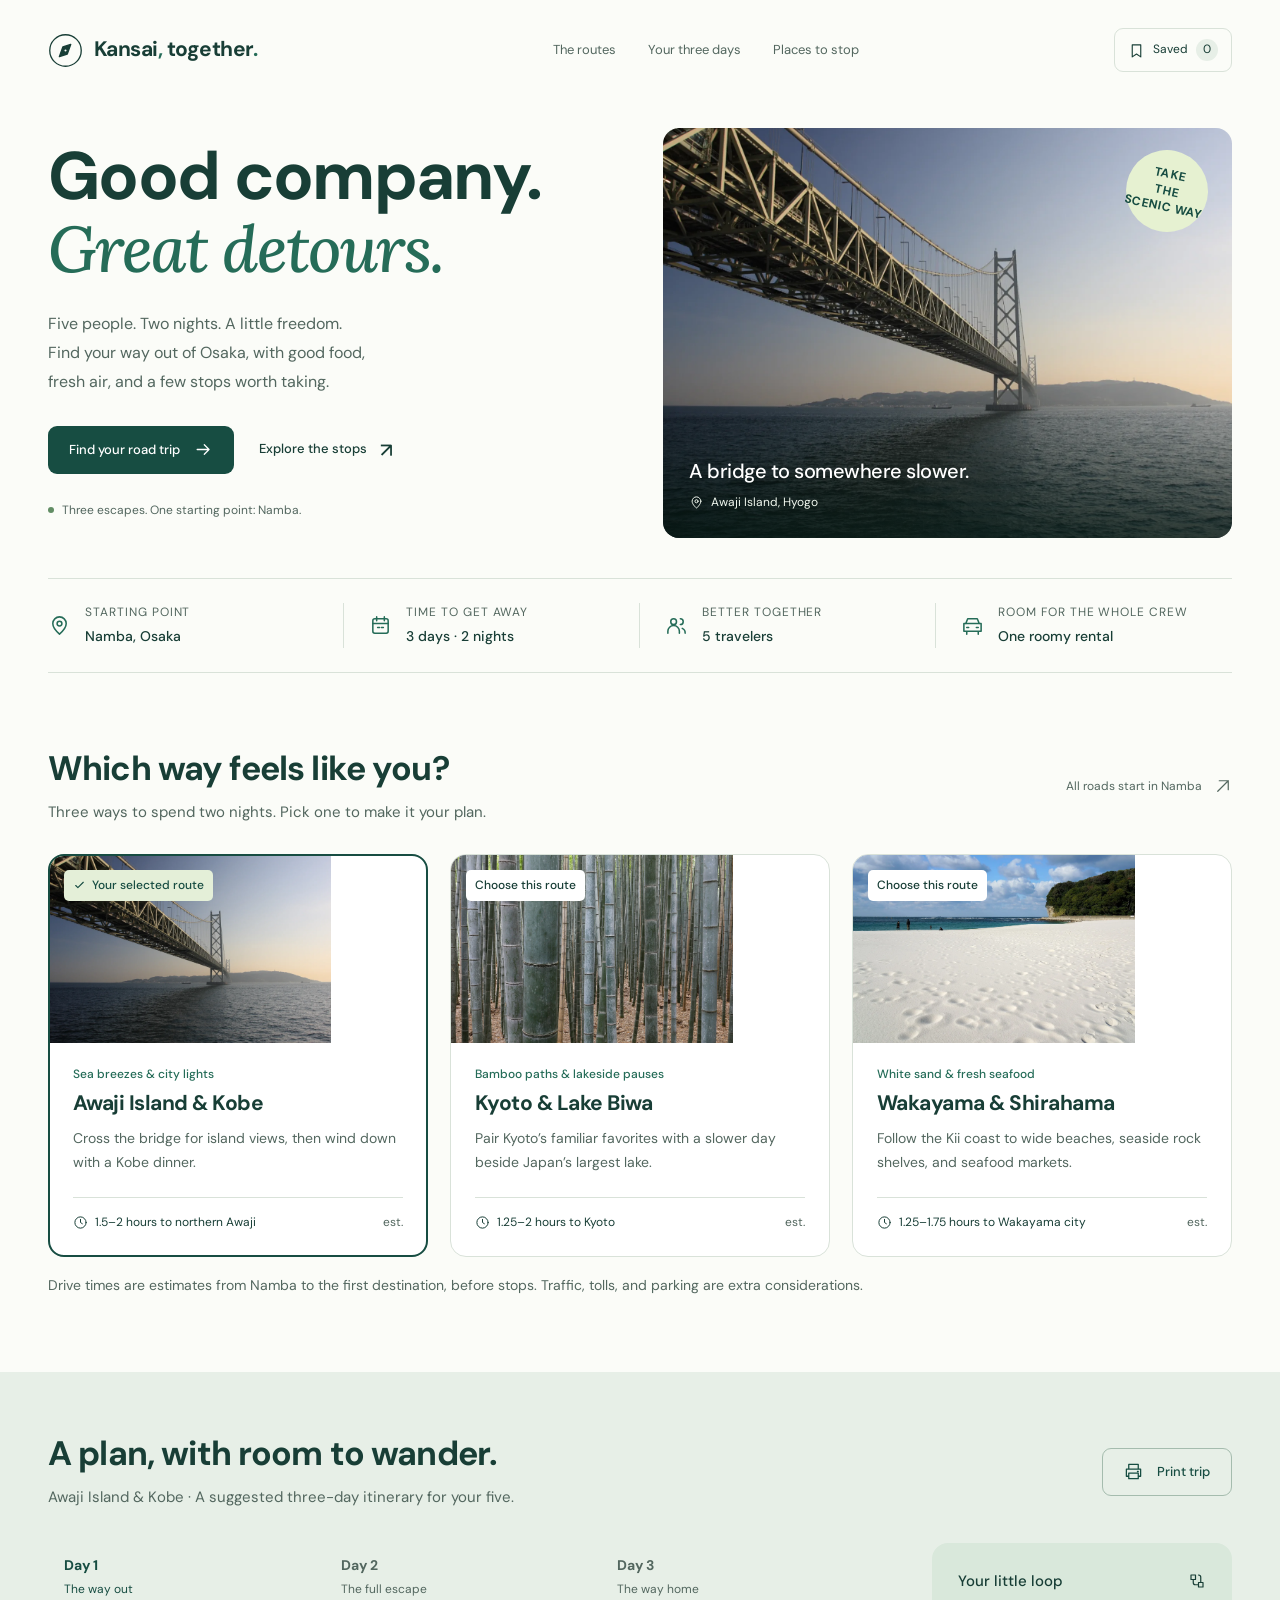
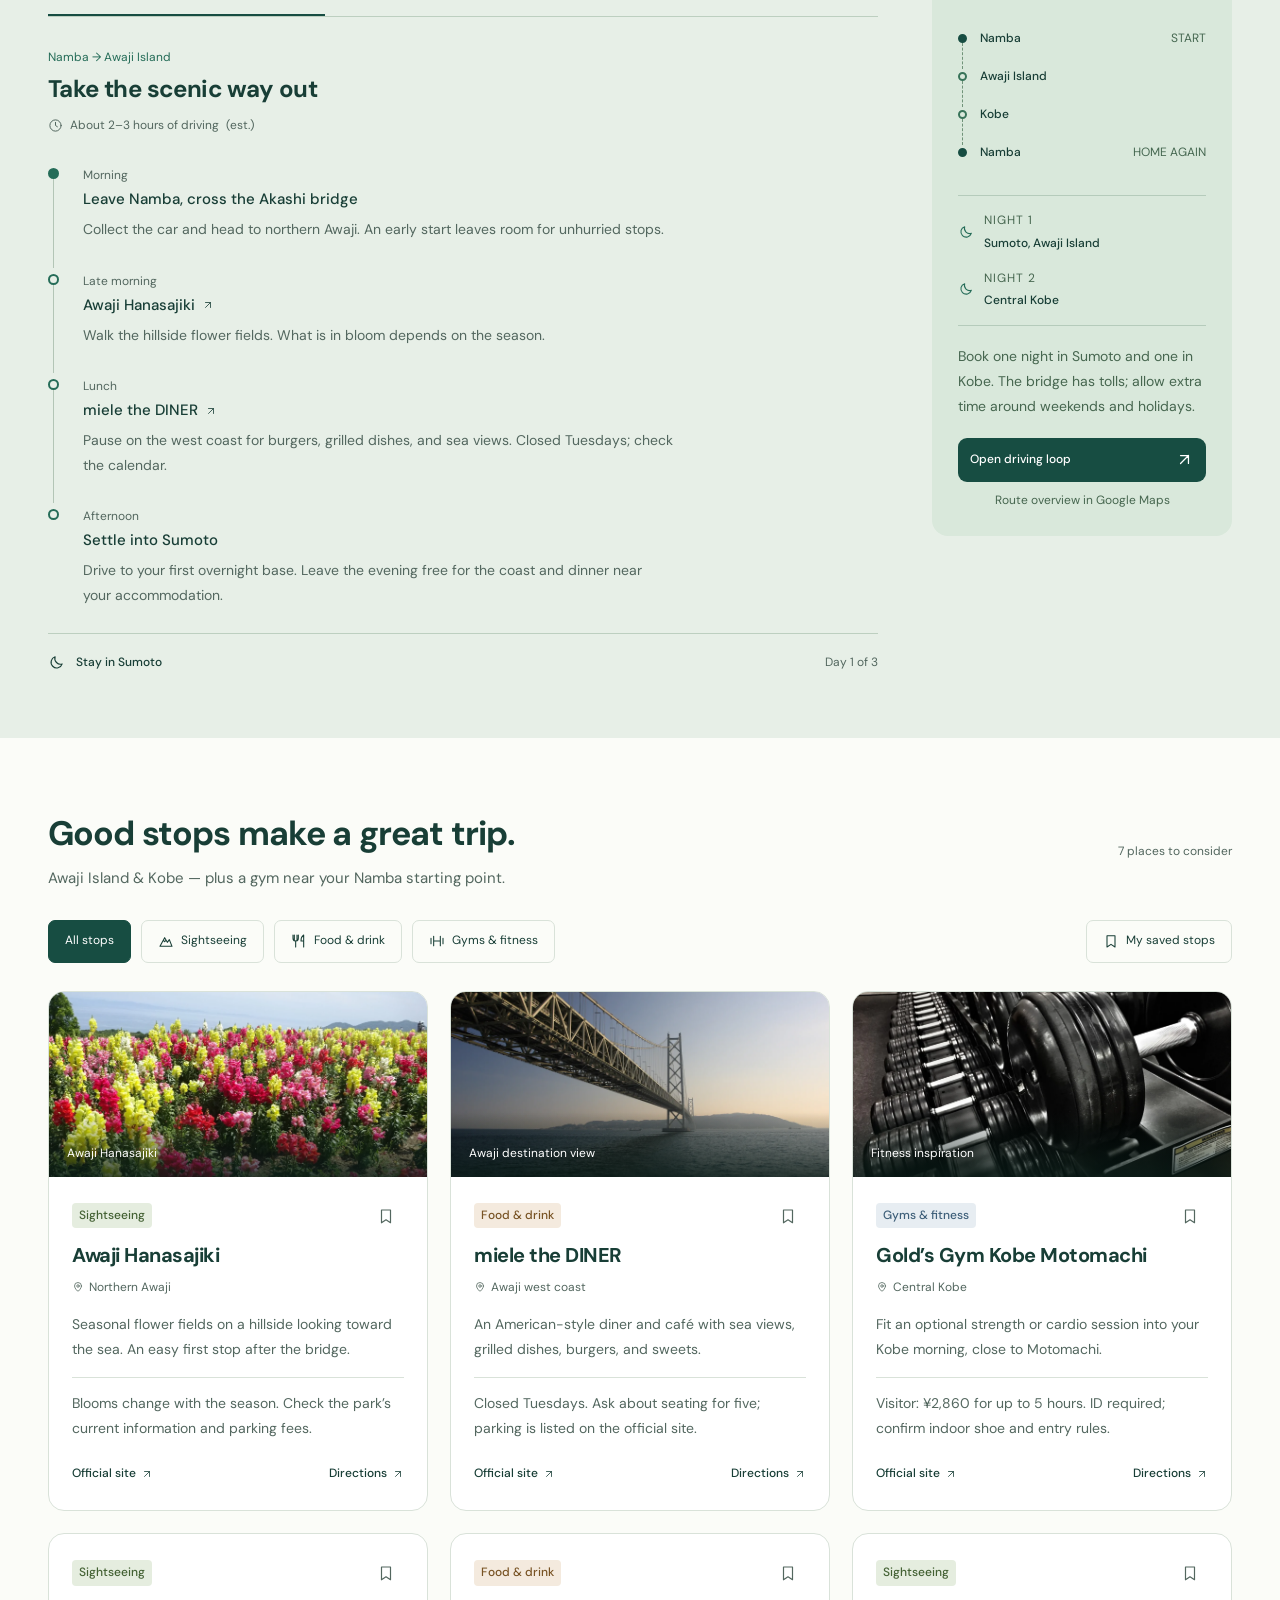
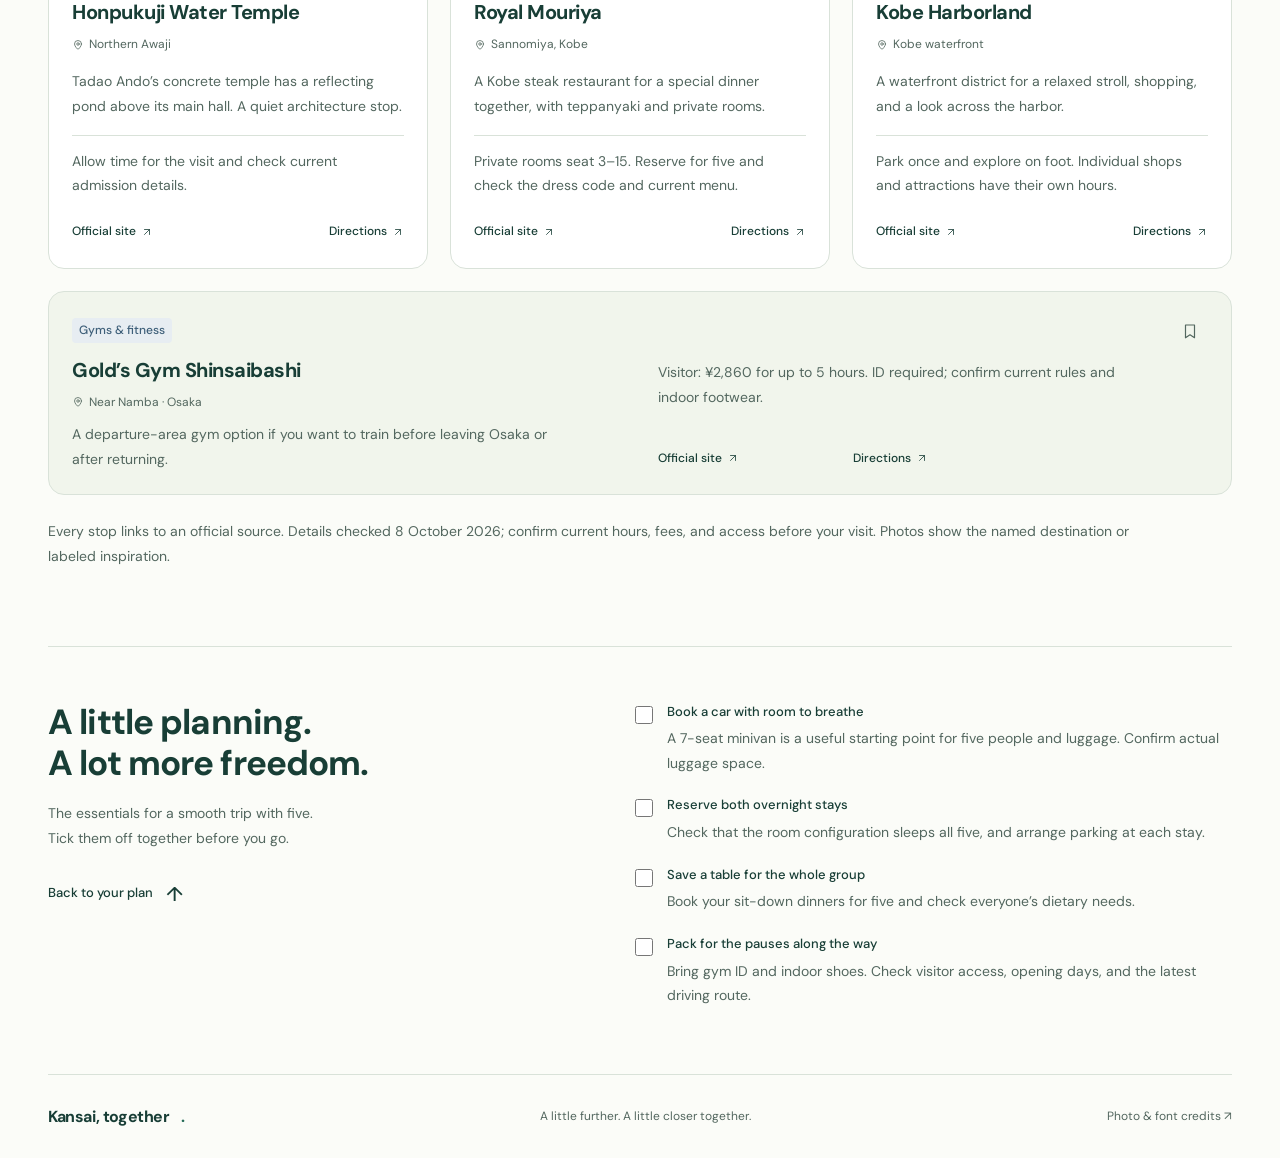
==== commit 46d28b50: "Refresh stylesheet cache after readability fixes" ====
--- a/index.html
+++ b/index.html
@@ -9,7 +9,7 @@
   <link rel="icon" href="./assets/favicon.svg" type="image/svg+xml">
   <link rel="preload" href="./assets/dm-sans-regular.ttf" as="font" type="font/ttf" crossorigin>
   <link rel="preload" href="./assets/dm-sans-bold.ttf" as="font" type="font/ttf" crossorigin>
-  <link rel="stylesheet" href="./styles.css">
+  <link rel="stylesheet" href="./styles.css?v=20261008-2">
   <script type="module" src="./app.mjs"></script>
 </head>
 <body>
--- a/styles.css
+++ b/styles.css
@@ -317,7 +317,7 @@
 }
 
 .saved-count {
-  font-size: 11px;
+  font-size: 12px;
   background: var(--mint);
   border-radius: 50%;
   min-width: 22px;
@@ -372,7 +372,7 @@
   align-items: center;
   gap: 8px;
   margin-top: 27px;
-  font-size: 11px;
+  font-size: 12px;
   color: var(--muted)
 }
 
@@ -419,7 +419,7 @@
   display: flex;
   gap: 7px;
   align-items: center;
-  font-size: 11px;
+  font-size: 12px;
   color: #f0f7ee
 }
 
@@ -442,7 +442,7 @@
   border-radius: 50%;
   background: #e6f1d1;
   color: var(--green);
-  font-size: 11px;
+  font-size: 12px;
   line-height: 1.4;
   letter-spacing: .045em;
   font-weight: 700;
@@ -486,7 +486,7 @@
 }
 
 .trip-strip small {
-  font-size: 11px;
+  font-size: 12px;
   letter-spacing: .08em;
   color: var(--muted)
 }
@@ -556,7 +556,7 @@
   padding: 6px 9px;
   background: white;
   color: var(--ink);
-  font-size: 11px;
+  font-size: 12px;
   font-weight: 500
 }
 
@@ -580,7 +580,7 @@
 
 .route-mood {
   color: var(--accent);
-  font-size: 11px;
+  font-size: 12px;
   font-weight: 500;
   margin-bottom: 7px
 }
@@ -592,7 +592,7 @@
 }
 
 .route-card p {
-  font-size: 13px;
+  font-size: 14px;
   line-height: 1.75;
   color: var(--muted);
   margin-bottom: 22px
@@ -602,7 +602,7 @@
   display: flex;
   align-items: center;
   gap: 7px;
-  font-size: 11px;
+  font-size: 12px;
   margin-top: auto;
   padding-top: 15px;
   border-top: 1px solid var(--line);
@@ -618,11 +618,11 @@
 .route-drive>span {
   color: var(--muted);
   margin-left: auto;
-  font-size: 11px
+  font-size: 12px
 }
 
 .fine-print {
-  font-size: 11px;
+  font-size: 14px;
   color: var(--muted);
   margin-top: 17px;
   max-width: 100ch
@@ -677,7 +677,7 @@
 
 .day-tabs small {
   display: block;
-  font-size: 11px;
+  font-size: 12px;
   margin-top: 5px
 }
 
@@ -686,7 +686,7 @@
 }
 
 .day-location {
-  font-size: 11px;
+  font-size: 12px;
   color: var(--accent)
 }
 
@@ -701,7 +701,7 @@
   gap: 7px;
   align-items: center;
   color: var(--muted);
-  font-size: 11px;
+  font-size: 12px;
   margin-top: 13px;
   font-variant-numeric: tabular-nums
 }
@@ -712,7 +712,7 @@
 }
 
 .day-drive small {
-  font-size: 11px
+  font-size: 12px
 }
 
 .timeline {
@@ -757,7 +757,7 @@
 }
 
 .stop-time {
-  font-size: 11px;
+  font-size: 12px;
   color: var(--muted)
 }
 
@@ -784,7 +784,7 @@
 }
 
 .timeline p {
-  font-size: 12px;
+  font-size: 14px;
   color: var(--muted);
   line-height: 1.75;
   margin-top: 7px;
@@ -808,7 +808,7 @@
 
 .day-stay small {
   color: var(--muted);
-  font-size: 11px;
+  font-size: 12px;
   margin-left: auto;
   font-weight: 400
 }
@@ -881,7 +881,7 @@
 }
 
 .route-node small {
-  font-size: 11px;
+  font-size: 12px;
   color: #456750;
   margin-left: auto
 }
@@ -913,7 +913,7 @@
 }
 
 .night-list small {
-  font-size: 11px;
+  font-size: 12px;
   letter-spacing: .08em;
   color: #46664f
 }
@@ -924,7 +924,7 @@
 }
 
 .route-tip {
-  font-size: 11px;
+  font-size: 14px;
   line-height: 1.8;
   color: #46664f;
   margin-block: 18px
@@ -933,14 +933,14 @@
 .map-button {
   width: 100%;
   min-height: 44px;
-  font-size: 11px;
+  font-size: 12px;
   padding: 11px 12px;
   justify-content: space-between
 }
 
 .map-note {
   text-align: center;
-  font-size: 11px;
+  font-size: 12px;
   color: #46664f;
   margin-top: 9px
 }
@@ -1026,7 +1026,7 @@
   background: linear-gradient(transparent,rgba(9,27,23,.78));
   color: white;
   padding: 32px 18px 13px;
-  font-size: 11px
+  font-size: 12px
 }
 
 .place-body {
@@ -1046,7 +1046,7 @@
 }
 
 .category-label {
-  font-size: 11px;
+  font-size: 12px;
   font-weight: 500;
   border-radius: 4px;
   padding: 3px 7px;
@@ -1108,7 +1108,7 @@
   display: flex;
   align-items: center;
   gap: 5px;
-  font-size: 11px;
+  font-size: 12px;
   color: var(--muted);
   margin-top: 10px
 }
@@ -1120,13 +1120,13 @@
 
 .place-body>p:not(.place-note) {
   color: var(--muted);
-  font-size: 12px;
+  font-size: 14px;
   line-height: 1.8;
   margin-top: 15px
 }
 
 .place-note {
-  font-size: 11px;
+  font-size: 14px;
   line-height: 1.75;
   color: var(--muted);
   margin-top: 15px;
@@ -1143,7 +1143,7 @@
   display: flex;
   justify-content: space-between;
   gap: 16px;
-  font-size: 11px;
+  font-size: 12px;
   font-weight: 500;
   margin-top: auto
 }
@@ -1210,7 +1210,7 @@
 }
 
 .source-note {
-  font-size: 11px;
+  font-size: 14px;
   line-height: 1.8;
   color: var(--muted);
   max-width: 110ch;
@@ -1230,7 +1230,7 @@
 }
 
 .empty-state p {
-  font-size: 13px;
+  font-size: 14px;
   margin: 13px auto 22px;
   color: var(--muted);
   max-width: 60ch
@@ -1251,7 +1251,7 @@
 
 .before-copy>p {
   color: var(--muted);
-  font-size: 13px;
+  font-size: 14px;
   margin-top: 17px;
   line-height: 1.8
 }
@@ -1292,7 +1292,7 @@
 }
 
 .checklist small {
-  font-size: 11px;
+  font-size: 14px;
   line-height: 1.75;
   color: var(--muted)
 }
@@ -1316,7 +1316,7 @@
 }
 
 .site-footer p,.site-footer>a:last-child {
-  font-size: 11px;
+  font-size: 12px;
   color: var(--muted)
 }
 
@@ -1448,7 +1448,7 @@
     gap: 10px
   }
   .trip-strip small {
-    font-size: 11px
+    font-size: 12px
   }
   .trip-strip strong {
     font-size: 12px
@@ -1516,7 +1516,7 @@
   }
   .hero-note {
     margin-top: 16px;
-    font-size: 11px
+    font-size: 12px
   }
   .hero-copy>p {
     margin-top: 18px
@@ -1533,7 +1533,7 @@
   .photo-stamp {
     width: 68px;
     height: 68px;
-    font-size: 11px;
+    font-size: 12px;
     right: 16px;
     top: 16px
   }
@@ -1553,7 +1553,7 @@
     font-size: 13px
   }
   .trip-strip small {
-    font-size: 11px
+    font-size: 12px
   }
   .section-space {
     padding-block: 55px
@@ -1565,7 +1565,7 @@
     font-size: 13px
   }
   .section-aside {
-    font-size: 11px
+    font-size: 12px
   }
   .routes-section .section-aside {
     display: none
@@ -1586,20 +1586,20 @@
     font-size: 18px
   }
   .route-card p {
-    font-size: 12px
+    font-size: 14px
   }
   .route-drive {
-    font-size: 11px;
+    font-size: 12px;
     gap: 5px
   }
   .route-choice {
-    font-size: 11px;
+    font-size: 12px;
     top: 11px;
     left: 11px;
     padding: 5px 7px
   }
   .route-mood {
-    font-size: 11px
+    font-size: 12px
   }
   .itinerary-layout {
     grid-template-columns: minmax(0,1fr) 240px;
@@ -1628,7 +1628,7 @@
     margin-left: 0
   }
   .filter {
-    font-size: 11px;
+    font-size: 12px;
     padding-inline: 13px
   }
   .before-section {
@@ -1672,7 +1672,7 @@
     min-height: 40px
   }
   .saved-button>span:not(.saved-count) {
-    font-size: 11px
+    font-size: 12px
   }
   .saved-count {
     min-width: 19px;
@@ -1681,7 +1681,7 @@
   .site-header nav {
     gap: 26px;
     justify-content: space-between;
-    font-size: 11px;
+    font-size: 12px;
     margin-top: 12px;
     padding-top: 5px
   }
@@ -1714,11 +1714,11 @@
     min-height: 46px
   }
   .hero-actions .text-link {
-    font-size: 11px;
+    font-size: 12px;
     gap: 7px
   }
   .hero-note {
-    font-size: 11px;
+    font-size: 12px;
     margin-top: 18px
   }
   .hero-photo {
@@ -1750,7 +1750,7 @@
     height: 19px
   }
   .trip-strip small {
-    font-size: 11px;
+    font-size: 12px;
     letter-spacing: .06em
   }
   .trip-strip strong {
@@ -1791,23 +1791,23 @@
     margin-bottom: 10px
   }
   .route-card p {
-    font-size: 13px;
+    font-size: 14px;
     margin-bottom: 18px
   }
   .route-mood {
-    font-size: 11px
+    font-size: 12px
   }
   .route-drive {
-    font-size: 11px
+    font-size: 12px
   }
   .route-choice {
     top: 14px;
     left: 14px;
-    font-size: 11px;
+    font-size: 12px;
     padding: 6px 9px
   }
   .fine-print {
-    font-size: 11px;
+    font-size: 14px;
     line-height: 1.8
   }
   .itinerary-section {
@@ -1818,7 +1818,7 @@
     margin-bottom: 21px
   }
   .itinerary-section .section-heading .button {
-    font-size: 11px;
+    font-size: 12px;
     min-height: 40px;
     padding: 9px 13px
   }
@@ -1837,13 +1837,13 @@
     font-size: 13px
   }
   .day-tabs small {
-    font-size: 11px
+    font-size: 12px
   }
   .day-heading h3 {
     font-size: 23px
   }
   .timeline p {
-    font-size: 12px;
+    font-size: 14px;
     max-width: 60ch
   }
   .timeline li {
@@ -1851,7 +1851,7 @@
     gap: 20px
   }
   .day-stay {
-    font-size: 11px
+    font-size: 12px
   }
   .route-summary {
     width: 100%;
@@ -1870,7 +1870,7 @@
     flex-direction: column;
     gap: 7px;
     align-items: flex-start;
-    font-size: 11px;
+    font-size: 12px;
     min-height: 50px
   }
   .route-node::before {
@@ -1886,10 +1886,10 @@
   }
   .route-node small {
     margin: 0;
-    font-size: 11px
+    font-size: 12px
   }
   .route-node strong {
-    font-size: 11px
+    font-size: 12px
   }
   .night-list {
     flex-direction: row;
@@ -1901,7 +1901,7 @@
     gap: 8px
   }
   .night-list strong {
-    font-size: 11px
+    font-size: 12px
   }
   .map-button {
     justify-content: center;
@@ -1921,10 +1921,10 @@
     font-size: 22px
   }
   .place-body>p:not(.place-note) {
-    font-size: 13px
+    font-size: 14px
   }
   .place-note {
-    font-size: 11px
+    font-size: 14px
   }
   .place-links {
     font-size: 12px
@@ -1940,17 +1940,17 @@
     margin-bottom: 4px
   }
   .place-area {
-    font-size: 11px
+    font-size: 12px
   }
   .category-label {
-    font-size: 11px
+    font-size: 12px
   }
   .places-section .section-heading {
     display: block
   }
   .places-section .section-aside {
     margin-top: 14px;
-    font-size: 11px
+    font-size: 12px
   }
   .filter-bar {
     gap: 8px;
@@ -1959,7 +1959,7 @@
   .filter {
     padding: 9px 12px;
     min-height: 44px;
-    font-size: 11px
+    font-size: 12px
   }
   .filter svg {
     width: 15px;
@@ -1972,7 +1972,7 @@
     margin-top: 3px
   }
   .source-note {
-    font-size: 11px;
+    font-size: 14px;
     line-height: 1.9
   }
   #place-gold-osaka .place-body {
@@ -1999,7 +1999,7 @@
     font-size: 30px
   }
   .before-copy>p {
-    font-size: 12px
+    font-size: 14px
   }
   .before-copy .text-link {
     margin-top: 14px
@@ -2015,7 +2015,7 @@
     font-size: 13px
   }
   .checklist small {
-    font-size: 11px
+    font-size: 14px
   }
   .site-footer {
     padding-block: 24px;
@@ -2025,13 +2025,13 @@
     font-size: 15px
   }
   .site-footer>a:last-child {
-    font-size: 11px
+    font-size: 12px
   }
   .site-footer p {
-    font-size: 11px
+    font-size: 12px
   }
   .toast {
-    font-size: 11px;
+    font-size: 12px;
     padding: 12px 16px;
     bottom: 15px
   }
@@ -2057,7 +2057,7 @@
   body {
     background: white;
     color: #183e36;
-    font-size: 11px
+    font-size: 12px
   }
   .wrap {
     width: 100%
@@ -2142,7 +2142,7 @@
     padding-bottom: 15px
   }
   .timeline p {
-    font-size: 11px
+    font-size: 12px
   }
   .day-heading h3 {
     font-size: 20px
@@ -2154,6 +2154,6 @@
     text-decoration: none
   }
   .source-note {
-    font-size: 11px
-  }
-}
+    font-size: 12px
+  }
+}
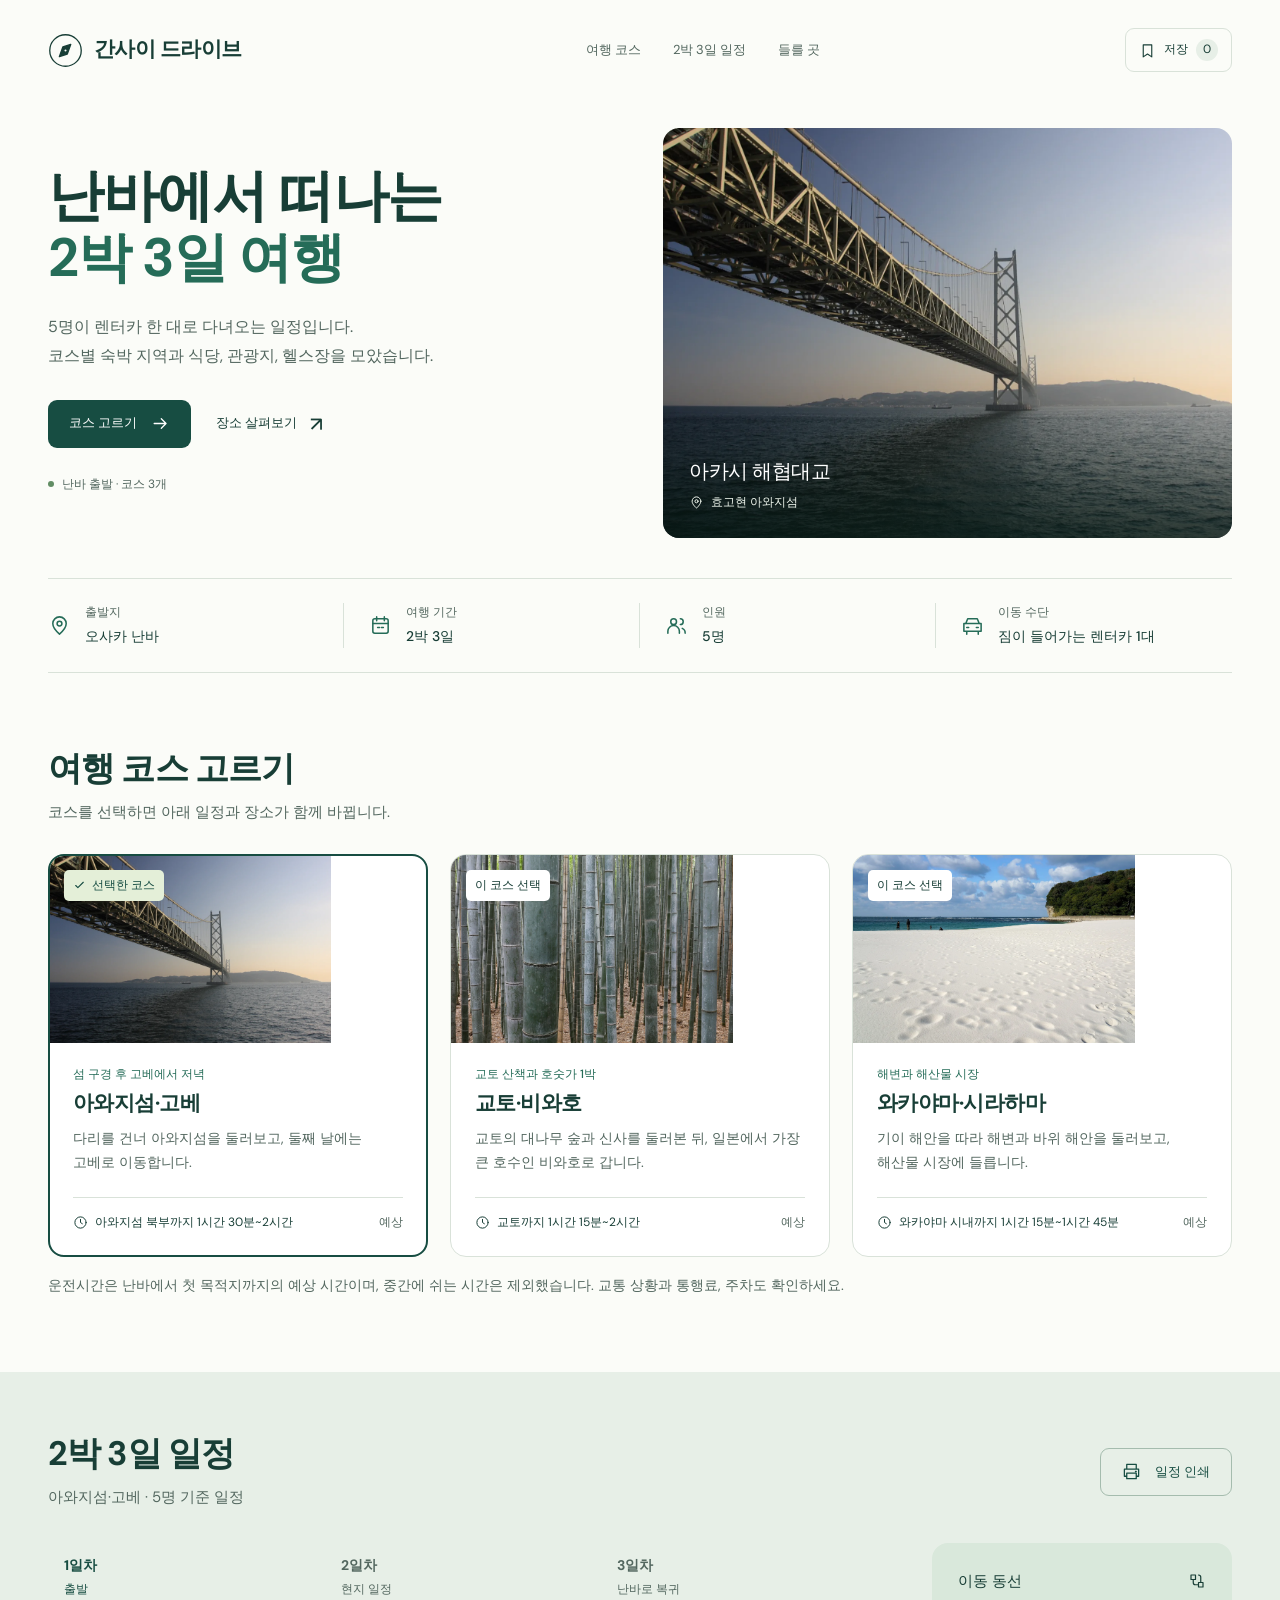
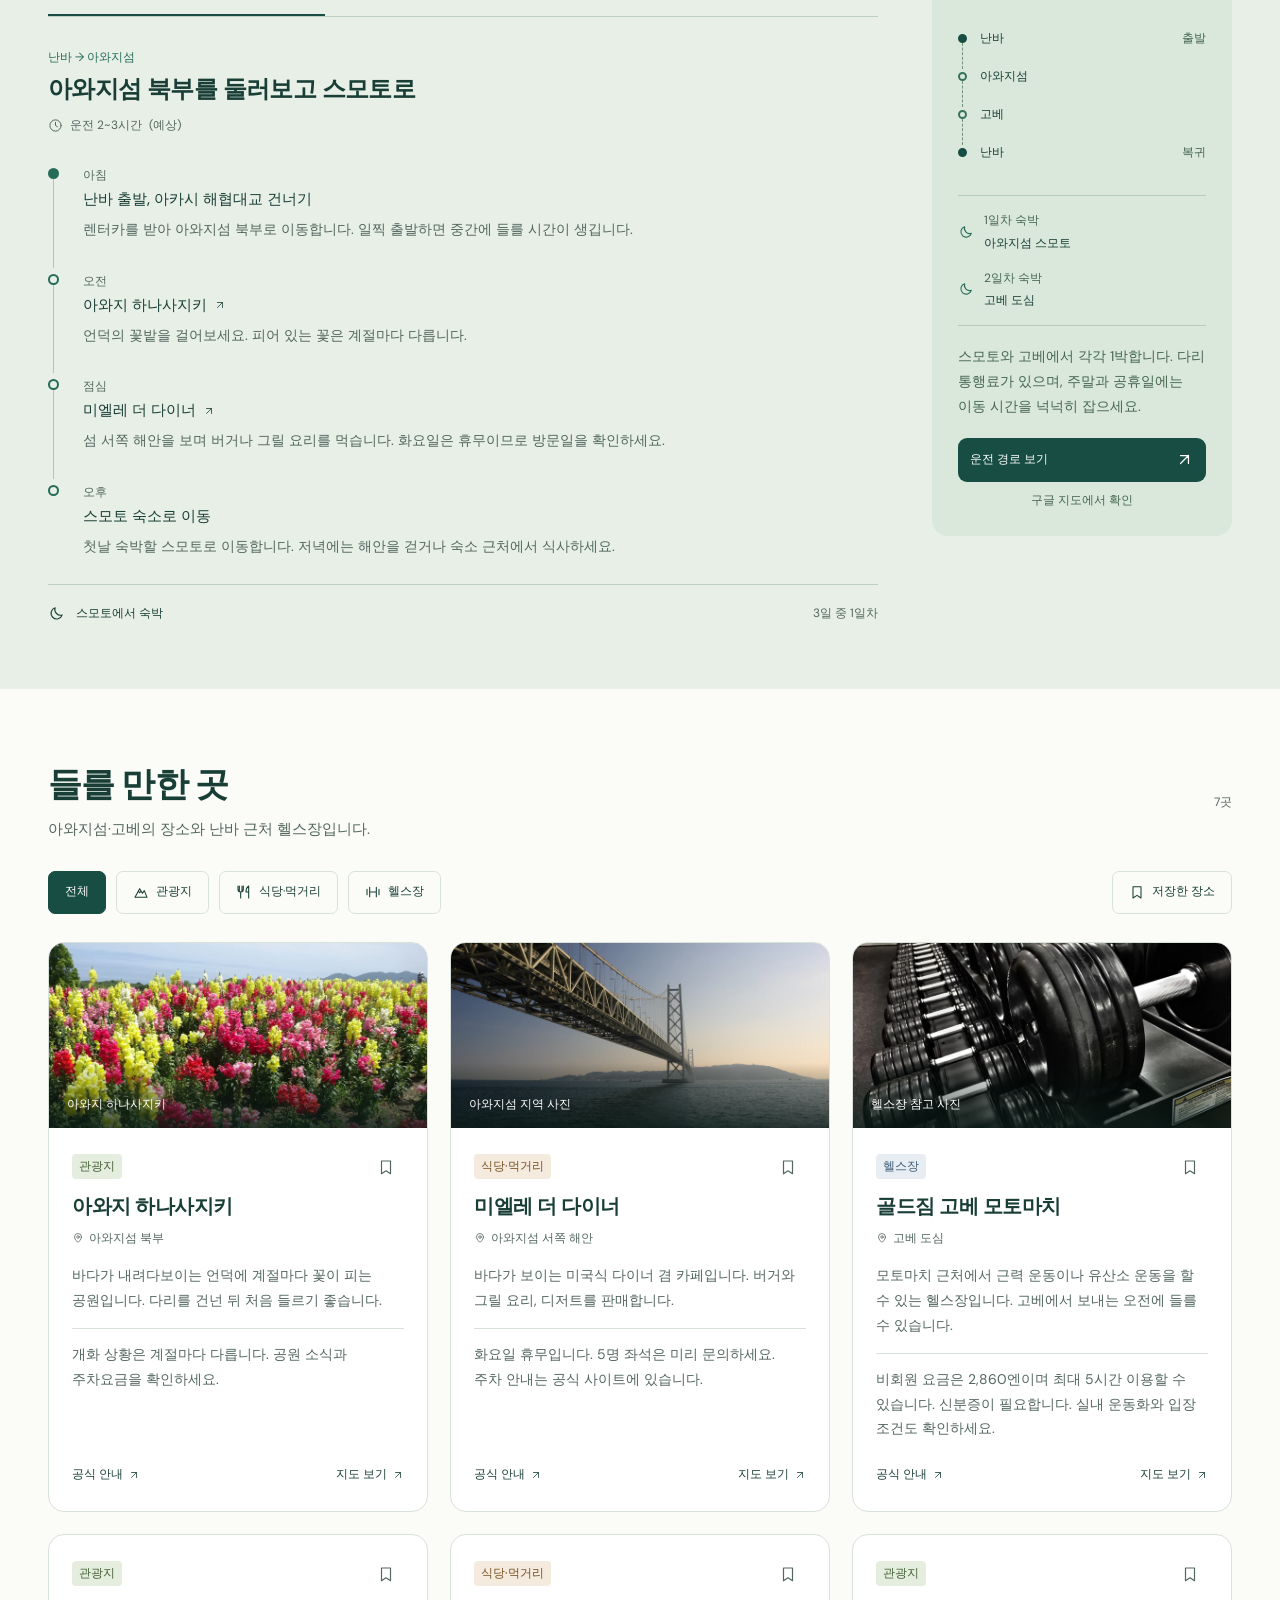
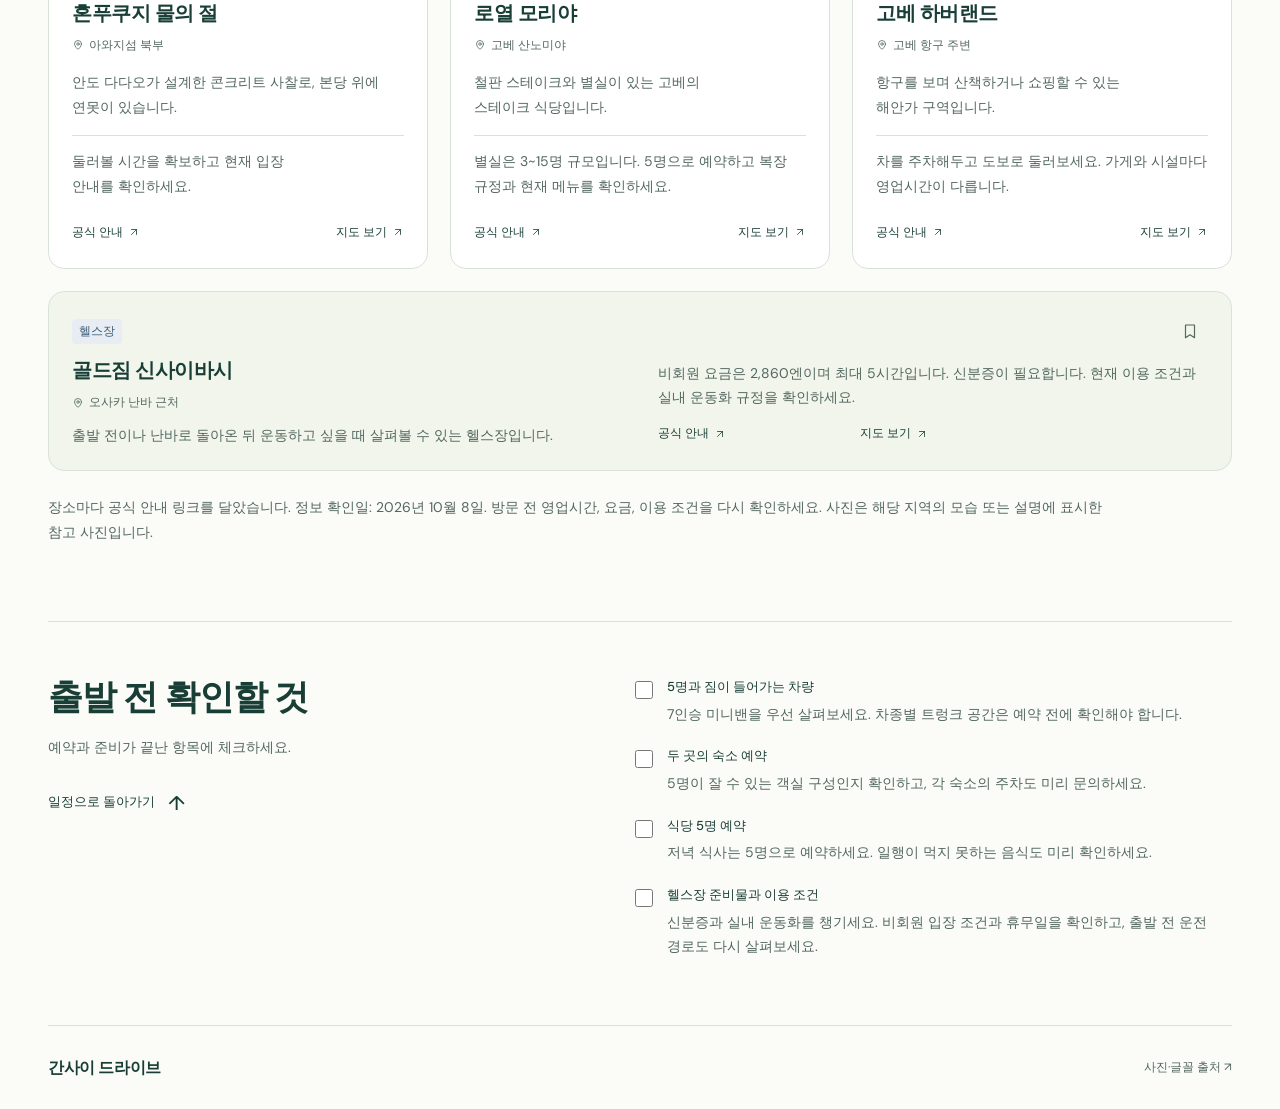
==== commit 0525a4e1: "Rewrite trip planner in plain Korean" ====
--- a/index.html
+++ b/index.html
@@ -1,107 +1,106 @@
 <!doctype html>
-<html lang="en">
+<html lang="ko">
 <head>
   <meta charset="utf-8">
   <meta name="viewport" content="width=device-width, initial-scale=1">
   <meta name="theme-color" content="#174d42">
-  <meta name="description" content="Three two-night road trips from Namba, Osaka, for five friends. Compare routes, plan three days, and find sightseeing, dining, and gym stops.">
-  <title>Kansai, together — A little road trip from Osaka</title>
+  <meta name="description" content="오사카 난바에서 출발하는 5명 기준 2박 3일 드라이브. 코스별 일정과 숙박 지역, 식당, 관광지, 헬스장을 확인하세요.">
+  <title>간사이 드라이브 | 난바 출발 2박 3일 여행</title>
   <link rel="icon" href="./assets/favicon.svg" type="image/svg+xml">
   <link rel="preload" href="./assets/dm-sans-regular.ttf" as="font" type="font/ttf" crossorigin>
   <link rel="preload" href="./assets/dm-sans-bold.ttf" as="font" type="font/ttf" crossorigin>
-  <link rel="stylesheet" href="./styles.css?v=20261008-2">
-  <script type="module" src="./app.mjs"></script>
+  <link rel="stylesheet" href="./styles.css?v=20261008-ko">
+  <script type="module" src="./app.mjs?v=20261008-ko"></script>
 </head>
 <body>
-  <a class="skip-link" href="#main">Skip to trip planner</a>
+  <a class="skip-link" href="#main">여행 계획으로 바로가기</a>
   <header class="site-header wrap">
-    <a class="brand" href="./" aria-label="Kansai, together home">
+    <a class="brand" href="./" aria-label="간사이 드라이브 홈">
       <svg viewBox="0 0 40 40" aria-hidden="true"><circle cx="20" cy="20" r="18" fill="none" stroke="currentColor" stroke-width="1.5"/><path d="m26 13-4 11-9 3 4-11z" fill="currentColor"/><circle cx="20" cy="20" r="2" fill="#fbfcf8"/></svg>
-      <span>Kansai<span class="brand-comma">,</span> together<span class="brand-dot">.</span></span>
+      <span>간사이 드라이브</span>
     </a>
-    <nav aria-label="Main navigation">
-      <a href="#routes">The routes</a>
-      <a href="#itinerary">Your three days</a>
-      <a href="#places">Places to stop</a>
+    <nav aria-label="주요 메뉴">
+      <a href="#routes">여행 코스</a>
+      <a href="#itinerary">2박 3일 일정</a>
+      <a href="#places">들를 곳</a>
     </nav>
-    <button class="saved-button" id="saved-button" aria-pressed="false"><svg viewBox="0 0 24 24" aria-hidden="true"><path d="M6 4h12v17l-6-4-6 4z"/></svg><span>Saved</span><span id="saved-count" class="saved-count">0</span></button>
+    <button class="saved-button" id="saved-button" aria-pressed="false"><svg viewBox="0 0 24 24" aria-hidden="true"><path d="M6 4h12v17l-6-4-6 4z"/></svg><span>저장</span><span id="saved-count" class="saved-count">0</span></button>
   </header>
 
   <main id="main">
     <section class="hero wrap" aria-labelledby="hero-title">
       <div class="hero-copy">
-        <h1 id="hero-title">Good company.<br><em>Great detours.</em></h1>
-        <p>Five people. Two nights. A little freedom.<br>Find your way out of Osaka, with good food,<br class="desktop-break"> fresh air, and a few stops worth taking.</p>
-        <div class="hero-actions"><a class="button primary" href="#routes">Find your road trip <svg viewBox="0 0 24 24" aria-hidden="true"><path d="M4 12h15m-6-6 6 6-6 6"/></svg></a><a class="text-link" href="#places">Explore the stops <span aria-hidden="true">↗</span></a></div>
-        <div class="hero-note"><span class="little-dot"></span> Three escapes. One starting point: Namba.</div>
+        <h1 id="hero-title">난바에서 떠나는<br><em>2박 3일 여행</em></h1>
+        <p>5명이 렌터카 한 대로 다녀오는 일정입니다.<br>코스별 숙박 지역과 식당, 관광지, 헬스장을 모았습니다.</p>
+        <div class="hero-actions"><a class="button primary" href="#routes">코스 고르기 <svg viewBox="0 0 24 24" aria-hidden="true"><path d="M4 12h15m-6-6 6 6-6 6"/></svg></a><a class="text-link" href="#places">장소 살펴보기 <span aria-hidden="true">↗</span></a></div>
+        <div class="hero-note"><span class="little-dot"></span> 난바 출발 · 코스 3개</div>
       </div>
       <figure class="hero-photo">
-        <img src="./assets/bridge.webp" alt="Akashi Kaikyo Bridge stretching across the sea toward Awaji Island" width="1600" height="1067" fetchpriority="high">
-        <figcaption><span>A bridge to somewhere slower.</span><span class="photo-location"><svg viewBox="0 0 24 24" aria-hidden="true"><path d="M19 10c0 5-7 11-7 11S5 15 5 10a7 7 0 1 1 14 0Z"/><circle cx="12" cy="10" r="2.5"/></svg> Awaji Island, Hyogo</span></figcaption>
-        <span class="photo-stamp" aria-hidden="true">TAKE<br>THE<br>SCENIC WAY</span>
+        <img src="./assets/bridge.webp" alt="바다를 건너 아와지섬으로 이어지는 아카시 해협대교" width="1600" height="1067" fetchpriority="high">
+        <figcaption><span>아카시 해협대교</span><span class="photo-location"><svg viewBox="0 0 24 24" aria-hidden="true"><path d="M19 10c0 5-7 11-7 11S5 15 5 10a7 7 0 1 1 14 0Z"/><circle cx="12" cy="10" r="2.5"/></svg> 효고현 아와지섬</span></figcaption>
       </figure>
     </section>
 
-    <div class="trip-strip wrap" aria-label="Trip overview">
-      <div><svg viewBox="0 0 24 24" aria-hidden="true"><path d="M19 10c0 5-7 11-7 11S5 15 5 10a7 7 0 1 1 14 0Z"/><circle cx="12" cy="10" r="2.5"/></svg><span><small>STARTING POINT</small><strong>Namba, Osaka</strong></span></div>
-      <div><svg viewBox="0 0 24 24" aria-hidden="true"><rect x="4" y="5" width="16" height="15" rx="2"/><path d="M8 3v4m8-4v4M4 10h16m-11 4h2m2 0h2"/></svg><span><small>TIME TO GET AWAY</small><strong>3 days · 2 nights</strong></span></div>
-      <div><svg viewBox="0 0 24 24" aria-hidden="true"><circle cx="9" cy="8" r="3"/><path d="M3 20v-2a6 6 0 0 1 12 0v2m1-15a3 3 0 0 1 0 6m2 4a5 5 0 0 1 3 5"/></svg><span><small>BETTER TOGETHER</small><strong>5 travelers</strong></span></div>
-      <div><svg viewBox="0 0 24 24" aria-hidden="true"><path d="m5 10 2-5h10l2 5M3 10h18v8H3zM6 18v3m12-3v3M6 14h2m8 0h2"/></svg><span><small>ROOM FOR THE WHOLE CREW</small><strong>One roomy rental</strong></span></div>
+    <div class="trip-strip wrap" aria-label="여행 정보">
+      <div><svg viewBox="0 0 24 24" aria-hidden="true"><path d="M19 10c0 5-7 11-7 11S5 15 5 10a7 7 0 1 1 14 0Z"/><circle cx="12" cy="10" r="2.5"/></svg><span><small>출발지</small><strong>오사카 난바</strong></span></div>
+      <div><svg viewBox="0 0 24 24" aria-hidden="true"><rect x="4" y="5" width="16" height="15" rx="2"/><path d="M8 3v4m8-4v4M4 10h16m-11 4h2m2 0h2"/></svg><span><small>여행 기간</small><strong>2박 3일</strong></span></div>
+      <div><svg viewBox="0 0 24 24" aria-hidden="true"><circle cx="9" cy="8" r="3"/><path d="M3 20v-2a6 6 0 0 1 12 0v2m1-15a3 3 0 0 1 0 6m2 4a5 5 0 0 1 3 5"/></svg><span><small>인원</small><strong>5명</strong></span></div>
+      <div><svg viewBox="0 0 24 24" aria-hidden="true"><path d="m5 10 2-5h10l2 5M3 10h18v8H3zM6 18v3m12-3v3M6 14h2m8 0h2"/></svg><span><small>이동 수단</small><strong>짐이 들어가는 렌터카 1대</strong></span></div>
     </div>
 
     <section class="routes-section wrap section-space" id="routes" aria-labelledby="routes-title">
-      <div class="section-heading"><div><h2 id="routes-title">Which way feels like you?</h2><p>Three ways to spend two nights. Pick one to make it your plan.</p></div><span class="section-aside">All roads start in Namba <svg viewBox="0 0 24 24" aria-hidden="true"><path d="M5 19 19 5M7 5h12v12"/></svg></span></div>
+      <div class="section-heading"><div><h2 id="routes-title">여행 코스 고르기</h2><p>코스를 선택하면 아래 일정과 장소가 함께 바뀝니다.</p></div></div>
       <div class="route-grid" id="route-options"></div>
-      <p class="fine-print">Drive times are estimates from Namba to the first destination, before stops. Traffic, tolls, and parking are extra considerations.</p>
+      <p class="fine-print">운전시간은 난바에서 첫 목적지까지의 예상 시간이며, 중간에 쉬는 시간은 제외했습니다. 교통 상황과 통행료, 주차도 확인하세요.</p>
     </section>
 
     <section class="itinerary-section" id="itinerary" aria-labelledby="itinerary-title">
       <div class="wrap itinerary-wrap">
-        <div class="section-heading"><div><h2 id="itinerary-title">A plan, with room to wander.</h2><p id="itinerary-subtitle"></p></div><button class="button outline" id="print-button"><svg viewBox="0 0 24 24" aria-hidden="true"><path d="M6 9V3h12v6M6 18H3V9h18v9h-3M6 14h12v7H6zm11-2h1"/></svg> Print trip</button></div>
+        <div class="section-heading"><div><h2 id="itinerary-title">2박 3일 일정</h2><p id="itinerary-subtitle"></p></div><button class="button outline" id="print-button"><svg viewBox="0 0 24 24" aria-hidden="true"><path d="M6 9V3h12v6M6 18H3V9h18v9h-3M6 14h12v7H6zm11-2h1"/></svg> 일정 인쇄</button></div>
         <div class="itinerary-layout">
           <div class="itinerary-main">
-            <div class="day-tabs" id="day-tabs" role="tablist" aria-label="Itinerary day"></div>
+            <div class="day-tabs" id="day-tabs" role="tablist" aria-label="여행 날짜 선택"></div>
             <div id="day-panel" role="tabpanel" tabindex="0"></div>
             <div id="print-days" class="print-only"></div>
           </div>
-          <aside class="route-summary" aria-label="Selected route details">
-            <div class="summary-heading"><span>Your little loop</span><svg viewBox="0 0 24 24" aria-hidden="true"><path d="M4 4h6v6H4zm10 10h6v6h-6zM7 10v4a3 3 0 0 0 3 3h4m3-3V7a3 3 0 0 0-3-3"/></svg></div>
+          <aside class="route-summary" aria-label="선택한 코스 정보">
+            <div class="summary-heading"><span>이동 동선</span><svg viewBox="0 0 24 24" aria-hidden="true"><path d="M4 4h6v6H4zm10 10h6v6h-6zM7 10v4a3 3 0 0 0 3 3h4m3-3V7a3 3 0 0 0-3-3"/></svg></div>
             <div id="route-line" class="route-line"></div>
             <div class="night-list" id="night-list"></div>
             <p class="route-tip" id="route-tip"></p>
-            <a class="button primary map-button" id="route-map" href="https://www.google.com/maps" target="_blank" rel="noopener noreferrer">Open driving loop <svg viewBox="0 0 24 24" aria-hidden="true"><path d="M7 17 17 7M7 7h10v10"/></svg></a>
-            <p class="map-note">Route overview in Google Maps</p>
+            <a class="button primary map-button" id="route-map" href="https://www.google.com/maps" target="_blank" rel="noopener noreferrer">운전 경로 보기 <svg viewBox="0 0 24 24" aria-hidden="true"><path d="M7 17 17 7M7 7h10v10"/></svg></a>
+            <p class="map-note">구글 지도에서 확인</p>
           </aside>
         </div>
       </div>
     </section>
 
     <section class="places-section wrap section-space" id="places" aria-labelledby="places-title">
-      <div class="section-heading"><div><h2 id="places-title">Good stops make a great trip.</h2><p id="places-subtitle">A few places to explore, eat well, and keep moving.</p></div><span id="places-count" class="section-aside"></span></div>
-      <div class="filter-bar" aria-label="Filter places" id="filters">
-        <button class="filter active" data-category="all" aria-pressed="true">All stops</button>
-        <button class="filter" data-category="sights" aria-pressed="false"><svg viewBox="0 0 24 24" aria-hidden="true"><path d="m3 20 7-13 4 7 3-4 4 10ZM8 11l2 2 2-2"/></svg> Sightseeing</button>
-        <button class="filter" data-category="food" aria-pressed="false"><svg viewBox="0 0 24 24" aria-hidden="true"><path d="M5 3v7m4-7v7m-6-7v5a4 4 0 0 0 8 0V3M7 12v9M19 3c-3 2-4 5-4 9h4m0-9v18"/></svg> Food & drink</button>
-        <button class="filter" data-category="gyms" aria-pressed="false"><svg viewBox="0 0 24 24" aria-hidden="true"><path d="M3 8v8m4-11v14m10-14v14m4-11v8M7 12h10"/></svg> Gyms & fitness</button>
-        <button class="filter saved-filter" id="saved-filter" aria-pressed="false"><svg viewBox="0 0 24 24" aria-hidden="true"><path d="M6 4h12v17l-6-4-6 4z"/></svg> My saved stops</button>
+      <div class="section-heading"><div><h2 id="places-title">들를 만한 곳</h2><p id="places-subtitle">관광지와 식당, 운동할 곳을 살펴보세요.</p></div><span id="places-count" class="section-aside"></span></div>
+      <div class="filter-bar" aria-label="장소 분류" id="filters">
+        <button class="filter active" data-category="all" aria-pressed="true">전체</button>
+        <button class="filter" data-category="sights" aria-pressed="false"><svg viewBox="0 0 24 24" aria-hidden="true"><path d="m3 20 7-13 4 7 3-4 4 10ZM8 11l2 2 2-2"/></svg> 관광지</button>
+        <button class="filter" data-category="food" aria-pressed="false"><svg viewBox="0 0 24 24" aria-hidden="true"><path d="M5 3v7m4-7v7m-6-7v5a4 4 0 0 0 8 0V3M7 12v9M19 3c-3 2-4 5-4 9h4m0-9v18"/></svg> 식당·먹거리</button>
+        <button class="filter" data-category="gyms" aria-pressed="false"><svg viewBox="0 0 24 24" aria-hidden="true"><path d="M3 8v8m4-11v14m10-14v14m4-11v8M7 12h10"/></svg> 헬스장</button>
+        <button class="filter saved-filter" id="saved-filter" aria-pressed="false"><svg viewBox="0 0 24 24" aria-hidden="true"><path d="M6 4h12v17l-6-4-6 4z"/></svg> 저장한 장소</button>
       </div>
       <div class="place-grid" id="place-list"></div>
-      <p class="source-note">Every stop links to an official source. Details checked <span id="checked-date"></span>; confirm current hours, fees, and access before your visit. Photos show the named destination or labeled inspiration.</p>
+      <p class="source-note">장소마다 공식 안내 링크를 달았습니다. 정보 확인일: <span id="checked-date"></span>. 방문 전 영업시간, 요금, 이용 조건을 다시 확인하세요. 사진은 해당 지역의 모습 또는 설명에 표시한 참고 사진입니다.</p>
     </section>
 
     <section class="before-section wrap" id="before-you-go" aria-labelledby="before-title">
-      <div class="before-copy"><h2 id="before-title">A little planning.<br>A lot more freedom.</h2><p>The essentials for a smooth trip with five.<br>Tick them off together before you go.</p><a class="text-link" href="#itinerary">Back to your plan <span aria-hidden="true">↑</span></a></div>
+      <div class="before-copy"><h2 id="before-title">출발 전 확인할 것</h2><p>예약과 준비가 끝난 항목에 체크하세요.</p><a class="text-link" href="#itinerary">일정으로 돌아가기 <span aria-hidden="true">↑</span></a></div>
       <div class="checklist">
-        <label><input type="checkbox"><span><strong>Book a car with room to breathe</strong><small>A 7-seat minivan is a useful starting point for five people and luggage. Confirm actual luggage space.</small></span></label>
-        <label><input type="checkbox"><span><strong>Reserve both overnight stays</strong><small>Check that the room configuration sleeps all five, and arrange parking at each stay.</small></span></label>
-        <label><input type="checkbox"><span><strong>Save a table for the whole group</strong><small>Book your sit-down dinners for five and check everyone’s dietary needs.</small></span></label>
-        <label><input type="checkbox"><span><strong>Pack for the pauses along the way</strong><small>Bring gym ID and indoor shoes. Check visitor access, opening days, and the latest driving route.</small></span></label>
+        <label><input type="checkbox"><span><strong>5명과 짐이 들어가는 차량</strong><small>7인승 미니밴을 우선 살펴보세요. 차종별 트렁크 공간은 예약 전에 확인해야 합니다.</small></span></label>
+        <label><input type="checkbox"><span><strong>두 곳의 숙소 예약</strong><small>5명이 잘 수 있는 객실 구성인지 확인하고, 각 숙소의 주차도 미리 문의하세요.</small></span></label>
+        <label><input type="checkbox"><span><strong>식당 5명 예약</strong><small>저녁 식사는 5명으로 예약하세요. 일행이 먹지 못하는 음식도 미리 확인하세요.</small></span></label>
+        <label><input type="checkbox"><span><strong>헬스장 준비물과 이용 조건</strong><small>신분증과 실내 운동화를 챙기세요. 비회원 입장 조건과 휴무일을 확인하고, 출발 전 운전 경로도 다시 살펴보세요.</small></span></label>
       </div>
     </section>
-    <noscript><div class="wrap no-script"><p>Enable JavaScript to compare routes and save places. You can also browse official guides for <a href="https://www.japan.travel/en/destinations/kansai/hyogo/awaji-island/">Awaji Island</a>, <a href="https://www.kyoto.travel/en">Kyoto</a>, and <a href="https://www.nankishirahama.jp/">Shirahama</a>.</p></div></noscript>
+    <noscript><div class="wrap no-script"><p>코스 비교와 장소 저장 기능을 쓰려면 자바스크립트를 켜주세요. 공식 여행 안내도 확인할 수 있습니다: <a href="https://www.japan.travel/en/destinations/kansai/hyogo/awaji-island/">아와지섬</a>, <a href="https://www.kyoto.travel/en">교토</a>, <a href="https://www.nankishirahama.jp/">시라하마</a>.</p></div></noscript>
   </main>
 
-  <footer class="wrap site-footer"><a class="brand footer-brand" href="./">Kansai, together<span class="brand-dot">.</span></a><p>A little further. A little closer together.</p><a href="./credits.html">Photo & font credits <span aria-hidden="true">↗</span></a></footer>
+  <footer class="wrap site-footer"><a class="brand footer-brand" href="./">간사이 드라이브</a><a href="./credits.html">사진·글꼴 출처 <span aria-hidden="true">↗</span></a></footer>
   <div class="toast" id="toast" role="status" aria-live="polite"></div>
   <div class="sr-only" id="results-status" aria-live="polite"></div>
 </body>
--- a/styles.css
+++ b/styles.css
@@ -54,9 +54,11 @@
   margin: 0;
   background: var(--ground);
   color: var(--ink);
-  font-family: "DM Sans",sans-serif;
+  font-family: "DM Sans","Apple SD Gothic Neo","Malgun Gothic",sans-serif;
   font-size: 15px;
   line-height: 1.6;
+  word-break: keep-all;
+  overflow-wrap: anywhere;
   -webkit-font-smoothing: antialiased
 }
 
@@ -340,14 +342,15 @@
 }
 
 .hero h1 {
-  font-size: clamp(46px,5.25vw,74px);
+  font-size: clamp(42px,4.4vw,64px);
   letter-spacing: -.025em;
   line-height: 1.08
 }
 
 .hero h1 em {
-  font-family: Lora,serif;
-  font-weight: 500;
+  font-family: inherit;
+  font-style: normal;
+  font-weight: 700;
   color: var(--accent);
   font-size: .96em;
   letter-spacing: -.025em
@@ -428,26 +431,6 @@
   width: 15px
 }
 
-.photo-stamp {
-  position: absolute;
-  right: 24px;
-  top: 22px;
-  width: 82px;
-  height: 82px;
-  display: flex;
-  align-items: center;
-  justify-content: center;
-  flex-direction: column;
-  text-align: center;
-  border-radius: 50%;
-  background: #e6f1d1;
-  color: var(--green);
-  font-size: 12px;
-  line-height: 1.4;
-  letter-spacing: .045em;
-  font-weight: 700;
-  transform: rotate(12deg)
-}
 
 .trip-strip {
   display: grid;
@@ -487,7 +470,7 @@
 
 .trip-strip small {
   font-size: 12px;
-  letter-spacing: .08em;
+  letter-spacing: normal;
   color: var(--muted)
 }
 
@@ -914,7 +897,7 @@
 
 .night-list small {
   font-size: 12px;
-  letter-spacing: .08em;
+  letter-spacing: normal;
   color: #46664f
 }
 
@@ -1530,13 +1513,7 @@
   .hero-photo figcaption>span:first-child {
     font-size: 16px
   }
-  .photo-stamp {
-    width: 68px;
-    height: 68px;
-    font-size: 12px;
-    right: 16px;
-    top: 16px
-  }
+
   .trip-strip {
     grid-template-columns: 1fr 1fr;
     gap: 20px
@@ -1731,10 +1708,7 @@
   .hero-photo figcaption>span:first-child {
     font-size: 18px
   }
-  .photo-stamp {
-    width: 68px;
-    height: 68px
-  }
+
   .trip-strip {
     padding-block: 22px;
     gap: 22px 12px
@@ -1751,7 +1725,7 @@
   }
   .trip-strip small {
     font-size: 12px;
-    letter-spacing: .06em
+    letter-spacing: normal
   }
   .trip-strip strong {
     font-size: 12px
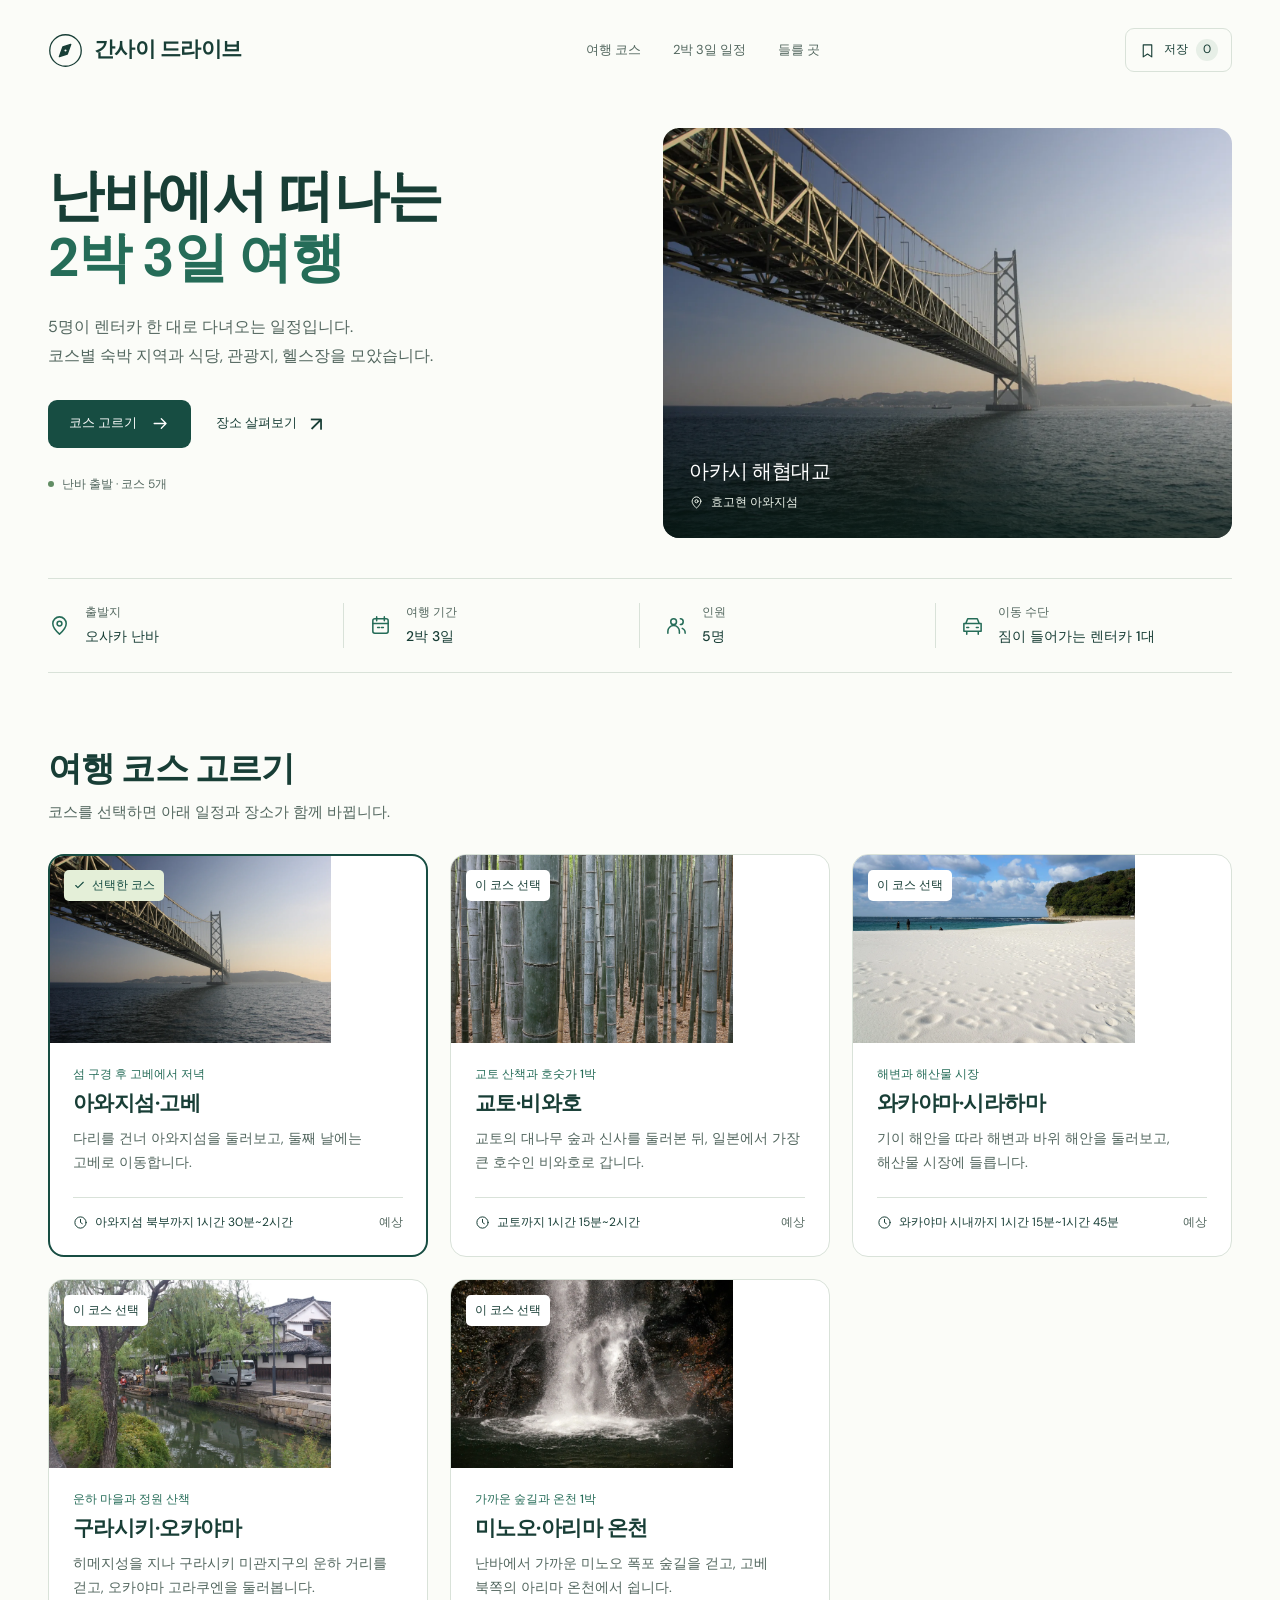
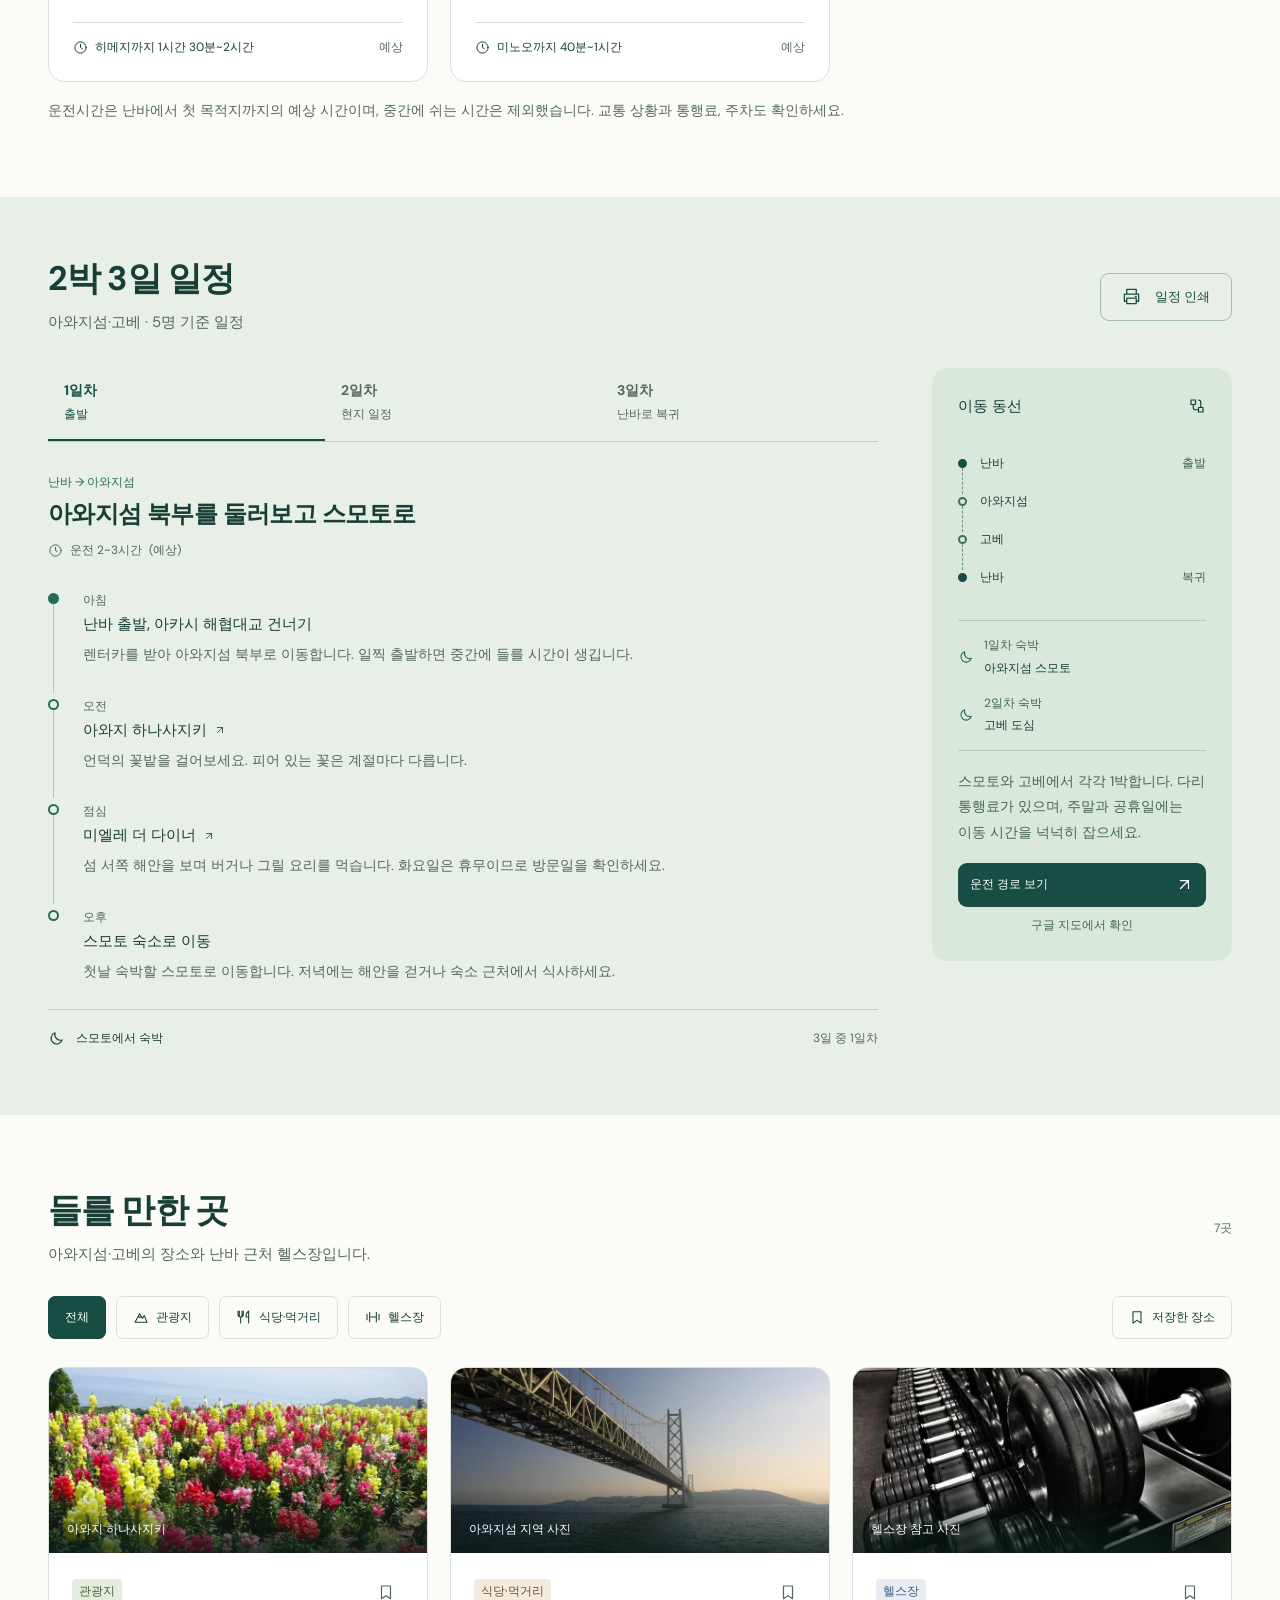
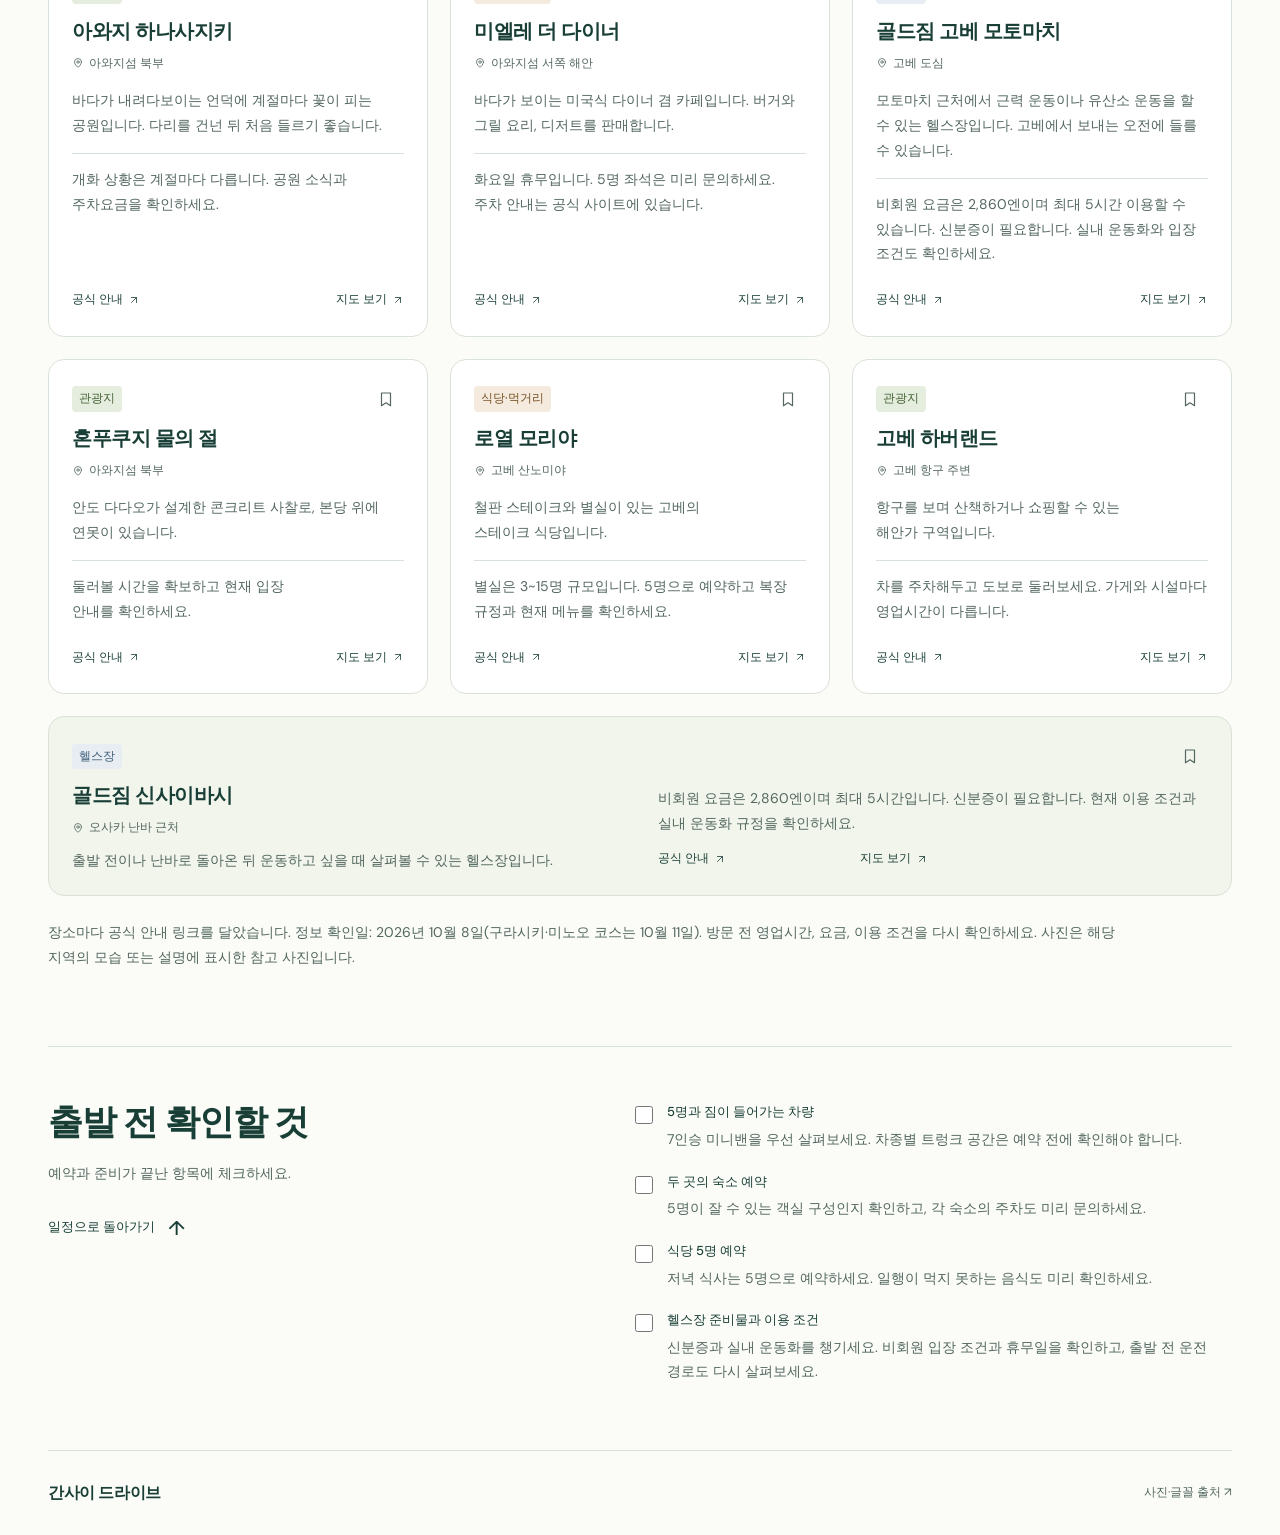
==== commit 50f48d4c: "Add Kurashiki and Minoh road trip routes Co-Authored-By: Claude Opus 5.5 <noreply@anthropic.com>" ====
--- a/index.html
+++ b/index.html
@@ -9,8 +9,8 @@
   <link rel="icon" href="./assets/favicon.svg" type="image/svg+xml">
   <link rel="preload" href="./assets/dm-sans-regular.ttf" as="font" type="font/ttf" crossorigin>
   <link rel="preload" href="./assets/dm-sans-bold.ttf" as="font" type="font/ttf" crossorigin>
-  <link rel="stylesheet" href="./styles.css?v=20261008-ko">
-  <script type="module" src="./app.mjs?v=20261008-ko"></script>
+  <link rel="stylesheet" href="./styles.css?v=20261011-ko">
+  <script type="module" src="./app.mjs?v=20261011-ko"></script>
 </head>
 <body>
   <a class="skip-link" href="#main">여행 계획으로 바로가기</a>
@@ -33,7 +33,7 @@
         <h1 id="hero-title">난바에서 떠나는<br><em>2박 3일 여행</em></h1>
         <p>5명이 렌터카 한 대로 다녀오는 일정입니다.<br>코스별 숙박 지역과 식당, 관광지, 헬스장을 모았습니다.</p>
         <div class="hero-actions"><a class="button primary" href="#routes">코스 고르기 <svg viewBox="0 0 24 24" aria-hidden="true"><path d="M4 12h15m-6-6 6 6-6 6"/></svg></a><a class="text-link" href="#places">장소 살펴보기 <span aria-hidden="true">↗</span></a></div>
-        <div class="hero-note"><span class="little-dot"></span> 난바 출발 · 코스 3개</div>
+        <div class="hero-note"><span class="little-dot"></span> 난바 출발 · 코스 5개</div>
       </div>
       <figure class="hero-photo">
         <img src="./assets/bridge.webp" alt="바다를 건너 아와지섬으로 이어지는 아카시 해협대교" width="1600" height="1067" fetchpriority="high">
@@ -97,7 +97,7 @@
         <label><input type="checkbox"><span><strong>헬스장 준비물과 이용 조건</strong><small>신분증과 실내 운동화를 챙기세요. 비회원 입장 조건과 휴무일을 확인하고, 출발 전 운전 경로도 다시 살펴보세요.</small></span></label>
       </div>
     </section>
-    <noscript><div class="wrap no-script"><p>코스 비교와 장소 저장 기능을 쓰려면 자바스크립트를 켜주세요. 공식 여행 안내도 확인할 수 있습니다: <a href="https://www.japan.travel/en/destinations/kansai/hyogo/awaji-island/">아와지섬</a>, <a href="https://www.kyoto.travel/en">교토</a>, <a href="https://www.nankishirahama.jp/">시라하마</a>.</p></div></noscript>
+    <noscript><div class="wrap no-script"><p>코스 비교와 장소 저장 기능을 쓰려면 자바스크립트를 켜주세요. 공식 여행 안내도 확인할 수 있습니다: <a href="https://www.japan.travel/en/destinations/kansai/hyogo/awaji-island/">아와지섬</a>, <a href="https://www.kyoto.travel/en">교토</a>, <a href="https://www.nankishirahama.jp/">시라하마</a>, <a href="https://www.kurashiki-tabi.jp/">구라시키</a>, <a href="https://minohkankou.net/">미노오</a>.</p></div></noscript>
   </main>
 
   <footer class="wrap site-footer"><a class="brand footer-brand" href="./">간사이 드라이브</a><a href="./credits.html">사진·글꼴 출처 <span aria-hidden="true">↗</span></a></footer>
--- a/styles.css
+++ b/styles.css
@@ -16,14 +16,6 @@
   font-family: "DM Sans";
   src: url("./assets/dm-sans-bold.ttf") format("truetype");
   font-weight: 700;
-  font-display: swap
-}
-
-@font-face {
-  font-family: Lora;
-  src: url("./assets/lora-italic.ttf") format("truetype");
-  font-weight: 500;
-  font-style: italic;
   font-display: swap
 }
 
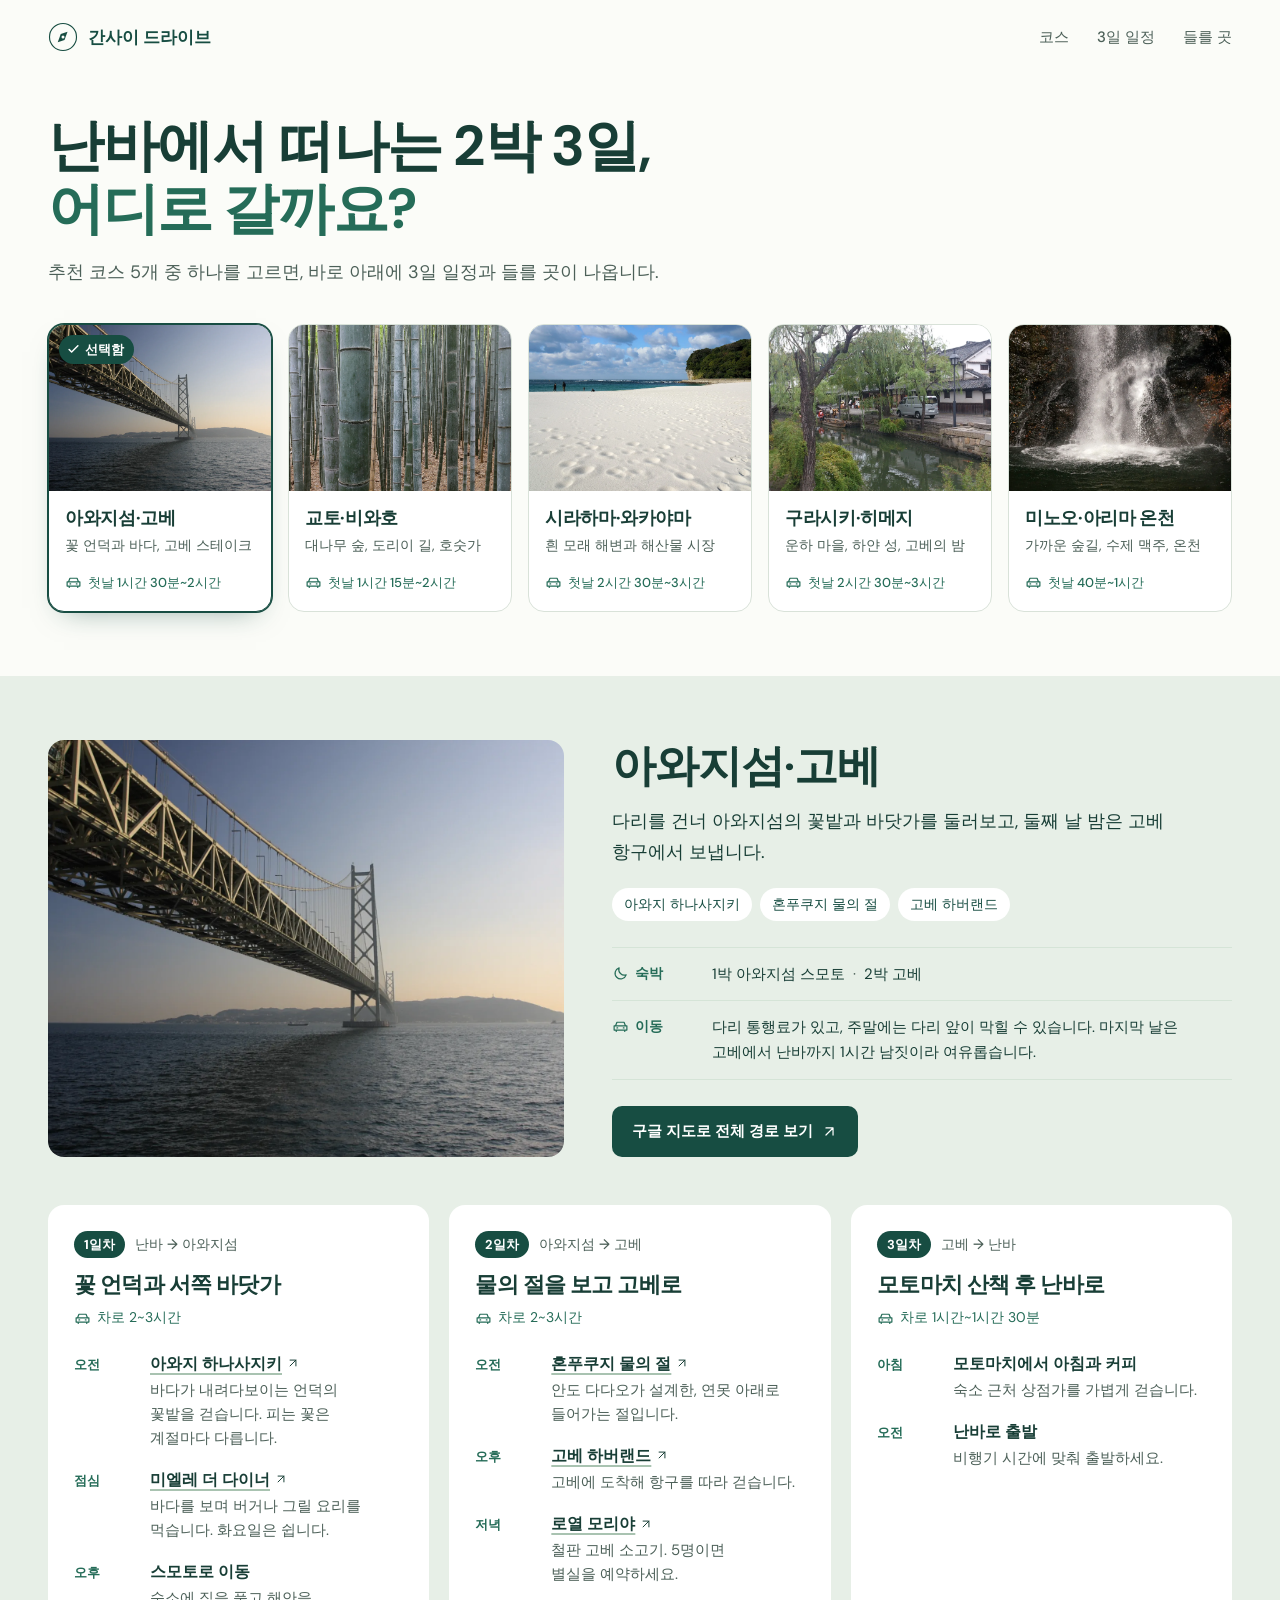
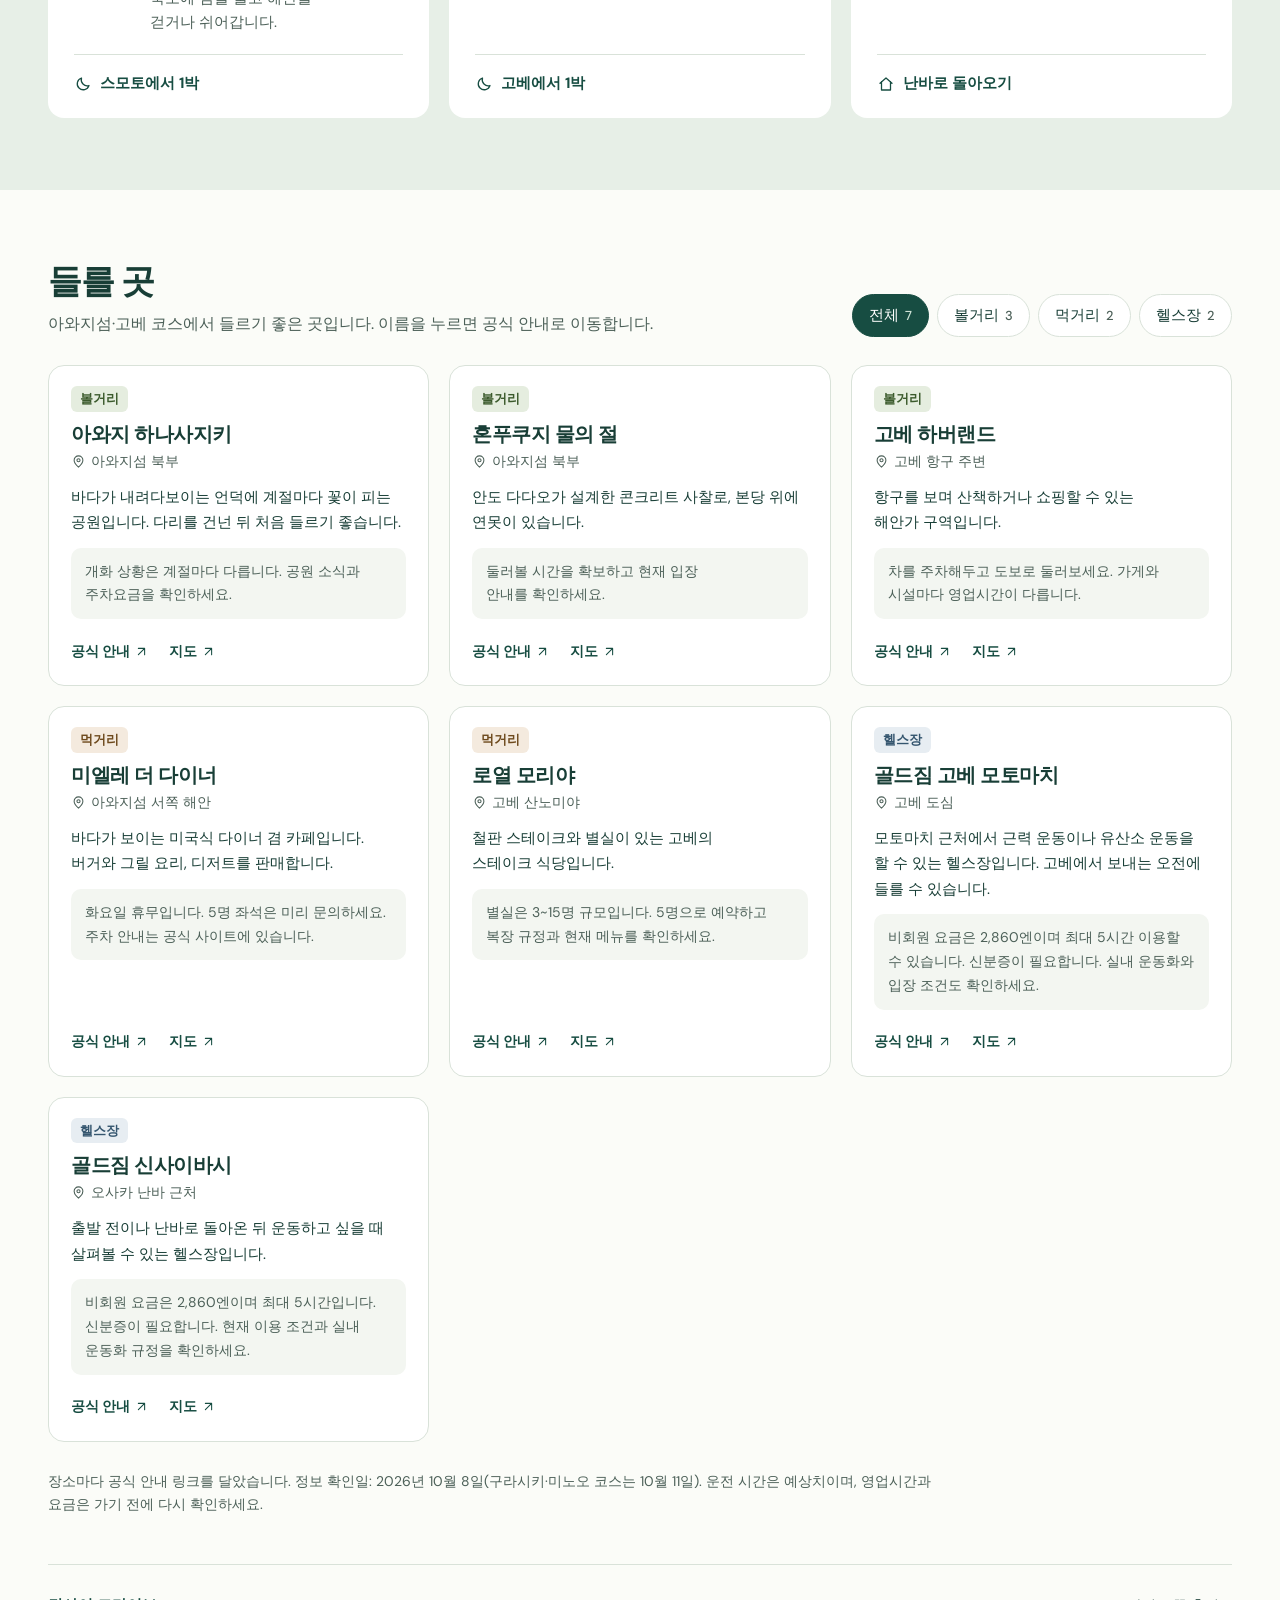
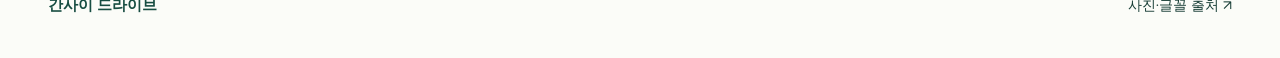
==== commit c019b47f: "Refocus planner on route recommendations Remove rental-car prep, checklist, saving, and day tabs. Le" ====
--- a/index.html
+++ b/index.html
@@ -4,104 +4,59 @@
   <meta charset="utf-8">
   <meta name="viewport" content="width=device-width, initial-scale=1">
   <meta name="theme-color" content="#174d42">
-  <meta name="description" content="오사카 난바에서 출발하는 5명 기준 2박 3일 드라이브. 코스별 일정과 숙박 지역, 식당, 관광지, 헬스장을 확인하세요.">
-  <title>간사이 드라이브 | 난바 출발 2박 3일 여행</title>
+  <meta name="description" content="오사카 난바에서 출발하는 2박 3일 간사이 여행 코스 5개. 코스를 고르면 3일 일정과 들를 곳을 한눈에 볼 수 있습니다.">
+  <title>간사이 드라이브 | 난바 출발 2박 3일 코스</title>
   <link rel="icon" href="./assets/favicon.svg" type="image/svg+xml">
   <link rel="preload" href="./assets/dm-sans-regular.ttf" as="font" type="font/ttf" crossorigin>
   <link rel="preload" href="./assets/dm-sans-bold.ttf" as="font" type="font/ttf" crossorigin>
-  <link rel="stylesheet" href="./styles.css?v=20261011-ko">
-  <script type="module" src="./app.mjs?v=20261011-ko"></script>
+  <link rel="stylesheet" href="./styles.css?v=20261011-b">
+  <script type="module" src="./app.mjs?v=20261011-b"></script>
 </head>
 <body>
-  <a class="skip-link" href="#main">여행 계획으로 바로가기</a>
+  <a class="skip-link" href="#main">코스 고르기로 바로가기</a>
   <header class="site-header wrap">
     <a class="brand" href="./" aria-label="간사이 드라이브 홈">
       <svg viewBox="0 0 40 40" aria-hidden="true"><circle cx="20" cy="20" r="18" fill="none" stroke="currentColor" stroke-width="1.5"/><path d="m26 13-4 11-9 3 4-11z" fill="currentColor"/><circle cx="20" cy="20" r="2" fill="#fbfcf8"/></svg>
       <span>간사이 드라이브</span>
     </a>
     <nav aria-label="주요 메뉴">
-      <a href="#routes">여행 코스</a>
-      <a href="#itinerary">2박 3일 일정</a>
+      <a href="#routes">코스</a>
+      <a href="#plan">3일 일정</a>
       <a href="#places">들를 곳</a>
     </nav>
-    <button class="saved-button" id="saved-button" aria-pressed="false"><svg viewBox="0 0 24 24" aria-hidden="true"><path d="M6 4h12v17l-6-4-6 4z"/></svg><span>저장</span><span id="saved-count" class="saved-count">0</span></button>
   </header>
 
   <main id="main">
-    <section class="hero wrap" aria-labelledby="hero-title">
-      <div class="hero-copy">
-        <h1 id="hero-title">난바에서 떠나는<br><em>2박 3일 여행</em></h1>
-        <p>5명이 렌터카 한 대로 다녀오는 일정입니다.<br>코스별 숙박 지역과 식당, 관광지, 헬스장을 모았습니다.</p>
-        <div class="hero-actions"><a class="button primary" href="#routes">코스 고르기 <svg viewBox="0 0 24 24" aria-hidden="true"><path d="M4 12h15m-6-6 6 6-6 6"/></svg></a><a class="text-link" href="#places">장소 살펴보기 <span aria-hidden="true">↗</span></a></div>
-        <div class="hero-note"><span class="little-dot"></span> 난바 출발 · 코스 5개</div>
+    <section class="intro wrap" id="routes" aria-labelledby="intro-title">
+      <div class="intro-copy">
+        <h1 id="intro-title">난바에서 떠나는 2박 3일,<br><em>어디로 갈까요?</em></h1>
+        <p>추천 코스 5개 중 하나를 고르면, 바로 아래에 3일 일정과 들를 곳이 나옵니다.</p>
       </div>
-      <figure class="hero-photo">
-        <img src="./assets/bridge.webp" alt="바다를 건너 아와지섬으로 이어지는 아카시 해협대교" width="1600" height="1067" fetchpriority="high">
-        <figcaption><span>아카시 해협대교</span><span class="photo-location"><svg viewBox="0 0 24 24" aria-hidden="true"><path d="M19 10c0 5-7 11-7 11S5 15 5 10a7 7 0 1 1 14 0Z"/><circle cx="12" cy="10" r="2.5"/></svg> 효고현 아와지섬</span></figcaption>
-      </figure>
+      <div class="route-picker" id="route-options" role="group" aria-label="여행 코스 고르기"></div>
     </section>
 
-    <div class="trip-strip wrap" aria-label="여행 정보">
-      <div><svg viewBox="0 0 24 24" aria-hidden="true"><path d="M19 10c0 5-7 11-7 11S5 15 5 10a7 7 0 1 1 14 0Z"/><circle cx="12" cy="10" r="2.5"/></svg><span><small>출발지</small><strong>오사카 난바</strong></span></div>
-      <div><svg viewBox="0 0 24 24" aria-hidden="true"><rect x="4" y="5" width="16" height="15" rx="2"/><path d="M8 3v4m8-4v4M4 10h16m-11 4h2m2 0h2"/></svg><span><small>여행 기간</small><strong>2박 3일</strong></span></div>
-      <div><svg viewBox="0 0 24 24" aria-hidden="true"><circle cx="9" cy="8" r="3"/><path d="M3 20v-2a6 6 0 0 1 12 0v2m1-15a3 3 0 0 1 0 6m2 4a5 5 0 0 1 3 5"/></svg><span><small>인원</small><strong>5명</strong></span></div>
-      <div><svg viewBox="0 0 24 24" aria-hidden="true"><path d="m5 10 2-5h10l2 5M3 10h18v8H3zM6 18v3m12-3v3M6 14h2m8 0h2"/></svg><span><small>이동 수단</small><strong>짐이 들어가는 렌터카 1대</strong></span></div>
-    </div>
-
-    <section class="routes-section wrap section-space" id="routes" aria-labelledby="routes-title">
-      <div class="section-heading"><div><h2 id="routes-title">여행 코스 고르기</h2><p>코스를 선택하면 아래 일정과 장소가 함께 바뀝니다.</p></div></div>
-      <div class="route-grid" id="route-options"></div>
-      <p class="fine-print">운전시간은 난바에서 첫 목적지까지의 예상 시간이며, 중간에 쉬는 시간은 제외했습니다. 교통 상황과 통행료, 주차도 확인하세요.</p>
-    </section>
-
-    <section class="itinerary-section" id="itinerary" aria-labelledby="itinerary-title">
-      <div class="wrap itinerary-wrap">
-        <div class="section-heading"><div><h2 id="itinerary-title">2박 3일 일정</h2><p id="itinerary-subtitle"></p></div><button class="button outline" id="print-button"><svg viewBox="0 0 24 24" aria-hidden="true"><path d="M6 9V3h12v6M6 18H3V9h18v9h-3M6 14h12v7H6zm11-2h1"/></svg> 일정 인쇄</button></div>
-        <div class="itinerary-layout">
-          <div class="itinerary-main">
-            <div class="day-tabs" id="day-tabs" role="tablist" aria-label="여행 날짜 선택"></div>
-            <div id="day-panel" role="tabpanel" tabindex="0"></div>
-            <div id="print-days" class="print-only"></div>
-          </div>
-          <aside class="route-summary" aria-label="선택한 코스 정보">
-            <div class="summary-heading"><span>이동 동선</span><svg viewBox="0 0 24 24" aria-hidden="true"><path d="M4 4h6v6H4zm10 10h6v6h-6zM7 10v4a3 3 0 0 0 3 3h4m3-3V7a3 3 0 0 0-3-3"/></svg></div>
-            <div id="route-line" class="route-line"></div>
-            <div class="night-list" id="night-list"></div>
-            <p class="route-tip" id="route-tip"></p>
-            <a class="button primary map-button" id="route-map" href="https://www.google.com/maps" target="_blank" rel="noopener noreferrer">운전 경로 보기 <svg viewBox="0 0 24 24" aria-hidden="true"><path d="M7 17 17 7M7 7h10v10"/></svg></a>
-            <p class="map-note">구글 지도에서 확인</p>
-          </aside>
-        </div>
+    <section class="plan" id="plan" aria-labelledby="plan-title">
+      <div class="wrap">
+        <div class="plan-head" id="plan-head"></div>
+        <ol class="days" id="days" aria-label="3일 일정"></ol>
       </div>
     </section>
 
-    <section class="places-section wrap section-space" id="places" aria-labelledby="places-title">
-      <div class="section-heading"><div><h2 id="places-title">들를 만한 곳</h2><p id="places-subtitle">관광지와 식당, 운동할 곳을 살펴보세요.</p></div><span id="places-count" class="section-aside"></span></div>
-      <div class="filter-bar" aria-label="장소 분류" id="filters">
-        <button class="filter active" data-category="all" aria-pressed="true">전체</button>
-        <button class="filter" data-category="sights" aria-pressed="false"><svg viewBox="0 0 24 24" aria-hidden="true"><path d="m3 20 7-13 4 7 3-4 4 10ZM8 11l2 2 2-2"/></svg> 관광지</button>
-        <button class="filter" data-category="food" aria-pressed="false"><svg viewBox="0 0 24 24" aria-hidden="true"><path d="M5 3v7m4-7v7m-6-7v5a4 4 0 0 0 8 0V3M7 12v9M19 3c-3 2-4 5-4 9h4m0-9v18"/></svg> 식당·먹거리</button>
-        <button class="filter" data-category="gyms" aria-pressed="false"><svg viewBox="0 0 24 24" aria-hidden="true"><path d="M3 8v8m4-11v14m10-14v14m4-11v8M7 12h10"/></svg> 헬스장</button>
-        <button class="filter saved-filter" id="saved-filter" aria-pressed="false"><svg viewBox="0 0 24 24" aria-hidden="true"><path d="M6 4h12v17l-6-4-6 4z"/></svg> 저장한 장소</button>
+    <section class="places wrap" id="places" aria-labelledby="places-title">
+      <div class="places-head">
+        <div>
+          <h2 id="places-title">들를 곳</h2>
+          <p id="places-subtitle"></p>
+        </div>
+        <div class="filter-bar" id="filters" role="group" aria-label="장소 분류"></div>
       </div>
       <div class="place-grid" id="place-list"></div>
-      <p class="source-note">장소마다 공식 안내 링크를 달았습니다. 정보 확인일: <span id="checked-date"></span>. 방문 전 영업시간, 요금, 이용 조건을 다시 확인하세요. 사진은 해당 지역의 모습 또는 설명에 표시한 참고 사진입니다.</p>
+      <p class="source-note">장소마다 공식 안내 링크를 달았습니다. 정보 확인일: <span id="checked-date"></span>. 운전 시간은 예상치이며, 영업시간과 요금은 가기 전에 다시 확인하세요.</p>
     </section>
-
-    <section class="before-section wrap" id="before-you-go" aria-labelledby="before-title">
-      <div class="before-copy"><h2 id="before-title">출발 전 확인할 것</h2><p>예약과 준비가 끝난 항목에 체크하세요.</p><a class="text-link" href="#itinerary">일정으로 돌아가기 <span aria-hidden="true">↑</span></a></div>
-      <div class="checklist">
-        <label><input type="checkbox"><span><strong>5명과 짐이 들어가는 차량</strong><small>7인승 미니밴을 우선 살펴보세요. 차종별 트렁크 공간은 예약 전에 확인해야 합니다.</small></span></label>
-        <label><input type="checkbox"><span><strong>두 곳의 숙소 예약</strong><small>5명이 잘 수 있는 객실 구성인지 확인하고, 각 숙소의 주차도 미리 문의하세요.</small></span></label>
-        <label><input type="checkbox"><span><strong>식당 5명 예약</strong><small>저녁 식사는 5명으로 예약하세요. 일행이 먹지 못하는 음식도 미리 확인하세요.</small></span></label>
-        <label><input type="checkbox"><span><strong>헬스장 준비물과 이용 조건</strong><small>신분증과 실내 운동화를 챙기세요. 비회원 입장 조건과 휴무일을 확인하고, 출발 전 운전 경로도 다시 살펴보세요.</small></span></label>
-      </div>
-    </section>
-    <noscript><div class="wrap no-script"><p>코스 비교와 장소 저장 기능을 쓰려면 자바스크립트를 켜주세요. 공식 여행 안내도 확인할 수 있습니다: <a href="https://www.japan.travel/en/destinations/kansai/hyogo/awaji-island/">아와지섬</a>, <a href="https://www.kyoto.travel/en">교토</a>, <a href="https://www.nankishirahama.jp/">시라하마</a>, <a href="https://www.kurashiki-tabi.jp/">구라시키</a>, <a href="https://minohkankou.net/">미노오</a>.</p></div></noscript>
+    <noscript><div class="wrap no-script"><p>코스를 보려면 자바스크립트를 켜주세요.</p></div></noscript>
   </main>
 
   <footer class="wrap site-footer"><a class="brand footer-brand" href="./">간사이 드라이브</a><a href="./credits.html">사진·글꼴 출처 <span aria-hidden="true">↗</span></a></footer>
-  <div class="toast" id="toast" role="status" aria-live="polite"></div>
   <div class="sr-only" id="results-status" aria-live="polite"></div>
 </body>
 </html>
--- a/styles.css
+++ b/styles.css
@@ -21,15 +21,17 @@
 
 :root {
   --ink: #183e36;
-  --muted: #53675f;
+  --muted: #4c6058;
   --green: #174d42;
   --accent: #256c58;
   --ground: #fbfcf8;
   --mint: #e7efe7;
+  --mint-deep: #d5e4d7;
   --line: #d9e2d9;
   --white: #fff;
+  --focus: #ba671e;
   --radius: 16px;
-  --ease: cubic-bezier(.16,1,.3,1)
+  --ease: cubic-bezier(.16, 1, .3, 1)
 }
 
 * {
@@ -38,7 +40,7 @@
 
 html {
   scroll-behavior: smooth;
-  scroll-padding-top: 24px;
+  scroll-padding-top: 16px;
   scrollbar-color: #789a88 var(--ground)
 }
 
@@ -46,9 +48,9 @@
   margin: 0;
   background: var(--ground);
   color: var(--ink);
-  font-family: "DM Sans","Apple SD Gothic Neo","Malgun Gothic",sans-serif;
-  font-size: 15px;
-  line-height: 1.6;
+  font-family: "DM Sans", "Apple SD Gothic Neo", "Malgun Gothic", sans-serif;
+  font-size: 16px;
+  line-height: 1.65;
   word-break: keep-all;
   overflow-wrap: anywhere;
   -webkit-font-smoothing: antialiased
@@ -65,49 +67,38 @@
   text-underline-offset: 4px
 }
 
-button,input {
+button {
   font: inherit;
   color: inherit;
-  caret-color: var(--green)
-}
-
-button {
-  cursor: pointer
-}
-
-button,a,input {
+  cursor: pointer;
   -webkit-tap-highlight-color: transparent
 }
 
-button:focus-visible,a:focus-visible,input:focus-visible,[tabindex="0"]:focus-visible {
-  outline: 3px solid #ba671e;
-  outline-offset: 5px
-}
-
-button:disabled {
-  opacity: .5;
-  cursor: default
+button:focus-visible, a:focus-visible {
+  outline: 3px solid var(--focus);
+  outline-offset: 4px
 }
 
 svg {
-  width: 22px;
-  height: 22px;
+  width: 20px;
+  height: 20px;
   flex-shrink: 0;
   fill: none;
   stroke: currentColor;
-  stroke-width: 1.6;
+  stroke-width: 1.7;
   stroke-linecap: round;
   stroke-linejoin: round
 }
 
-h1,h2,h3,h4,p,figure {
+h1, h2, h3, h4, p, figure, dl, dd {
   margin: 0
 }
 
-h1,h2,h3 {
-  line-height: 1.18;
+h1, h2, h3 {
+  line-height: 1.2;
   text-wrap: balance;
-  font-weight: 700
+  font-weight: 700;
+  letter-spacing: -.025em
 }
 
 p {
@@ -117,171 +108,76 @@
 img {
   display: block;
   width: 100%;
+  height: 100%;
   object-fit: cover
 }
 
+ol {
+  list-style: none;
+  margin: 0;
+  padding: 0
+}
+
 .wrap {
-  width: min(1200px,calc(100% - 96px));
+  width: min(1200px, calc(100% - 96px));
   margin-inline: auto
-}
-
-.section-space {
-  padding-block: 76px
-}
-
-.section-heading {
-  display: flex;
-  align-items: center;
-  justify-content: space-between;
-  gap: 24px;
-  margin-bottom: 30px
-}
-
-.section-heading h2 {
-  font-size: 34px;
-  letter-spacing: -.025em
-}
-
-.section-heading p {
-  margin-top: 11px;
-  color: var(--muted);
-  font-size: 15px
-}
-
-.section-aside {
-  display: flex;
-  align-items: center;
-  gap: 12px;
-  color: var(--muted);
-  font-size: 12px;
-  white-space: nowrap
-}
-
-.section-aside svg {
-  width: 18px
-}
-
-.button {
-  display: inline-flex;
-  align-items: center;
-  justify-content: center;
-  gap: 14px;
-  min-height: 48px;
-  padding: 13px 21px;
-  border-radius: 9px;
-  font-weight: 500;
-  font-size: 13px;
-  border: 0;
-  line-height: 1.4;
-  transition: background .2s,color .2s
-}
-
-.button svg {
-  width: 19px;
-  height: 19px
-}
-
-.primary {
-  background: var(--green);
-  color: var(--white)
-}
-
-.primary:hover {
-  background: #246d58
-}
-
-.outline {
-  background: transparent;
-  border: 1px solid #a5bcae;
-  color: var(--green)
-}
-
-.outline:hover {
-  background: #dbe8dc
-}
-
-.text-link {
-  font-size: 13px;
-  font-weight: 500;
-  display: inline-flex;
-  gap: 13px;
-  align-items: center;
-  min-height: 44px
-}
-
-.text-link:hover {
-  text-decoration: underline
-}
-
-.text-link span {
-  font-size: 20px
 }
 
 .sr-only {
   position: absolute;
   width: 1px;
   height: 1px;
-  padding: 0;
-  margin: -1px;
   overflow: hidden;
-  clip-path: inset(50%);
-  white-space: nowrap;
-  border: 0
+  clip: rect(0 0 0 0);
+  white-space: nowrap
 }
 
 .skip-link {
-  position: fixed;
-  z-index: 20;
-  top: 12px;
-  left: 12px;
-  padding: 10px 18px;
+  position: absolute;
+  left: 16px;
+  top: -60px;
+  z-index: 10;
   background: var(--green);
-  color: white;
-  transform: translateY(-200%)
+  color: var(--white);
+  padding: 10px 16px;
+  border-radius: 8px
 }
 
 .skip-link:focus {
-  transform: translateY(0)
-}
+  top: 16px
+}
+
+/* Header */
 
 .site-header {
   display: flex;
   align-items: center;
   justify-content: space-between;
-  min-height: 100px;
-  gap: 24px
+  gap: 24px;
+  padding-block: 22px
 }
 
 .brand {
   display: inline-flex;
   align-items: center;
-  gap: 11px;
-  font-size: 21px;
+  gap: 10px;
   font-weight: 700;
-  letter-spacing: -.025em;
-  white-space: nowrap
+  font-size: 17px;
+  color: var(--green)
 }
 
 .brand svg {
-  width: 35px;
-  height: 35px
-}
-
-.brand-comma,.brand-dot {
-  color: var(--accent)
+  width: 30px;
+  height: 30px;
+  stroke: none
 }
 
 .site-header nav {
   display: flex;
-  gap: 32px;
-  align-items: center;
-  margin-left: 40px;
-  font-size: 13px;
+  gap: 28px;
+  font-size: 15px;
+  font-weight: 500;
   color: var(--muted)
-}
-
-.site-header nav a {
-  padding-block: 12px
 }
 
 .site-header nav a:hover {
@@ -289,845 +185,539 @@
   text-decoration: underline
 }
 
-.saved-button {
-  display: flex;
-  align-items: center;
-  gap: 8px;
+/* Intro and route picker */
+
+.intro {
+  padding-block: 40px 64px
+}
+
+.intro-copy {
+  max-width: 760px;
+  margin-bottom: 36px
+}
+
+.intro h1 {
+  font-size: clamp(36px, 4.4vw, 58px);
+  line-height: 1.12
+}
+
+.intro h1 em {
+  font-style: normal;
+  color: var(--accent)
+}
+
+.intro-copy p {
+  margin-top: 18px;
+  font-size: 18px;
+  color: var(--muted)
+}
+
+.route-picker {
+  display: grid;
+  grid-template-columns: repeat(5, minmax(0, 1fr));
+  gap: 16px
+}
+
+.route-card {
+  display: flex;
+  flex-direction: column;
+  padding: 0;
+  text-align: left;
   border: 1px solid var(--line);
-  background: transparent;
-  padding: 8px 13px;
-  border-radius: 9px;
-  font-size: 12px;
-  min-height: 44px
-}
-
-.saved-button svg {
+  border-radius: var(--radius);
+  background: var(--white);
+  overflow: hidden;
+  transition: border-color .2s, box-shadow .3s var(--ease), transform .3s var(--ease)
+}
+
+.route-card:hover {
+  border-color: #9fbaa8;
+  transform: translateY(-2px);
+  box-shadow: 0 10px 24px -14px rgba(23, 77, 66, .45)
+}
+
+.route-card.selected {
+  border-color: var(--green);
+  box-shadow: 0 0 0 1px var(--green), 0 12px 28px -16px rgba(23, 77, 66, .55)
+}
+
+.route-image {
+  position: relative;
+  display: block;
+  aspect-ratio: 4 / 3
+}
+
+.route-check {
+  position: absolute;
+  top: 10px;
+  left: 10px;
+  display: inline-flex;
+  align-items: center;
+  gap: 4px;
+  padding: 4px 10px 4px 7px;
+  border-radius: 99px;
+  background: var(--green);
+  color: var(--white);
+  font-size: 13px;
+  font-weight: 700
+}
+
+.route-check svg {
+  width: 15px;
+  height: 15px;
+  stroke-width: 2.4
+}
+
+.route-card-body {
+  display: flex;
+  flex-direction: column;
+  gap: 4px;
+  padding: 16px 16px 18px;
+  flex: 1
+}
+
+.route-card strong {
+  font-size: 18px;
+  letter-spacing: -.02em;
+  line-height: 1.3
+}
+
+.route-mood {
+  font-size: 14px;
+  color: var(--muted);
+  line-height: 1.5
+}
+
+.route-drive {
+  display: flex;
+  align-items: center;
+  gap: 6px;
+  margin-top: auto;
+  padding-top: 12px;
+  font-size: 13px;
+  font-weight: 500;
+  color: var(--accent)
+}
+
+.route-drive svg {
   width: 17px;
   height: 17px
 }
 
-.saved-button:hover,.saved-button[aria-pressed="true"] {
-  background: var(--mint)
-}
-
-.saved-count {
-  font-size: 12px;
+/* Selected plan */
+
+.plan {
   background: var(--mint);
-  border-radius: 50%;
-  min-width: 22px;
-  height: 22px;
+  padding-block: 64px 72px
+}
+
+.plan-head {
   display: grid;
-  place-items: center;
-  font-variant-numeric: tabular-nums
-}
-
-.hero {
+  grid-template-columns: minmax(0, 5fr) minmax(0, 6fr);
+  gap: 48px;
+  align-items: center;
+  margin-bottom: 48px
+}
+
+.plan-photo {
+  aspect-ratio: 3 / 2;
+  border-radius: var(--radius)
+}
+
+.plan-copy h2 {
+  font-size: clamp(32px, 3.4vw, 44px)
+}
+
+.plan-description {
+  margin-top: 14px;
+  font-size: 18px;
+  line-height: 1.7;
+  max-width: 46ch
+}
+
+.plan-highlights {
+  display: flex;
+  flex-wrap: wrap;
+  gap: 8px;
+  margin-top: 20px
+}
+
+.plan-highlights span {
+  padding: 5px 12px;
+  border-radius: 99px;
+  background: var(--white);
+  font-size: 14px;
+  font-weight: 500;
+  color: var(--green)
+}
+
+.plan-facts {
+  margin-top: 26px;
+  border-top: 1px solid var(--mint-deep)
+}
+
+.plan-facts>div {
   display: grid;
-  grid-template-columns: 1fr 1fr;
-  align-items: center;
-  gap: 46px;
-  padding-block: 28px 40px
-}
-
-.hero-copy {
-  padding-bottom: 6px
-}
-
-.hero h1 {
-  font-size: clamp(42px,4.4vw,64px);
-  letter-spacing: -.025em;
-  line-height: 1.08
-}
-
-.hero h1 em {
-  font-family: inherit;
-  font-style: normal;
+  grid-template-columns: 84px 1fr;
+  gap: 16px;
+  padding-block: 14px;
+  border-bottom: 1px solid var(--mint-deep)
+}
+
+.plan-facts dt {
+  display: flex;
+  align-items: center;
+  gap: 6px;
+  align-self: start;
+  font-size: 14px;
   font-weight: 700;
-  color: var(--accent);
-  font-size: .96em;
-  letter-spacing: -.025em
-}
-
-.hero-copy>p {
-  margin-top: 25px;
+  color: var(--accent)
+}
+
+.plan-facts dt svg {
+  width: 17px;
+  height: 17px
+}
+
+.plan-facts dd {
+  font-size: 15px;
+  line-height: 1.65
+}
+
+.plan-facts dd span+span::before {
+  content: "·";
+  margin-inline: 8px;
+  color: var(--muted)
+}
+
+.button {
+  display: inline-flex;
+  align-items: center;
+  gap: 8px;
+  margin-top: 26px;
+  padding: 13px 20px;
+  border-radius: 10px;
+  background: var(--green);
+  color: var(--white);
+  font-size: 15px;
+  font-weight: 700;
+  transition: background .2s
+}
+
+.button:hover {
+  background: #0f3a31
+}
+
+.button svg {
+  width: 17px;
+  height: 17px
+}
+
+.days {
+  display: grid;
+  grid-template-columns: repeat(3, minmax(0, 1fr));
+  gap: 20px;
+  align-items: stretch
+}
+
+.day {
+  display: flex;
+  flex-direction: column;
+  padding: 26px 26px 22px;
+  border-radius: var(--radius);
+  background: var(--white)
+}
+
+.day-top {
+  display: flex;
+  align-items: center;
+  gap: 10px;
+  flex-wrap: wrap
+}
+
+.day-number {
+  padding: 3px 10px;
+  border-radius: 99px;
+  background: var(--green);
+  color: var(--white);
+  font-size: 13px;
+  font-weight: 700
+}
+
+.day-location {
+  font-size: 14px;
+  font-weight: 500;
+  color: var(--muted)
+}
+
+.day h3 {
+  margin-top: 14px;
+  font-size: 22px
+}
+
+.day-drive {
+  display: inline-flex;
+  align-items: center;
+  gap: 6px;
+  margin-top: 8px;
+  font-size: 14px;
+  color: var(--accent)
+}
+
+.day-drive svg {
+  width: 17px;
+  height: 17px
+}
+
+.stops {
+  margin-block: 22px 20px;
+  display: grid;
+  gap: 18px
+}
+
+.stops li {
+  display: grid;
+  grid-template-columns: 64px 1fr;
+  gap: 12px
+}
+
+.stop-time {
+  padding-top: 2px;
+  font-size: 13px;
+  font-weight: 700;
+  color: var(--accent)
+}
+
+.stops h4 {
   font-size: 16px;
-  line-height: 1.8;
+  line-height: 1.45
+}
+
+.stops h4 a {
+  display: inline-flex;
+  align-items: center;
+  gap: 4px;
+  text-decoration: underline;
+  text-decoration-color: #a9c3b1;
+  text-decoration-thickness: 1.5px
+}
+
+.stops h4 a:hover {
+  text-decoration-color: currentColor
+}
+
+.stops h4 svg {
+  width: 14px;
+  height: 14px
+}
+
+.stops p {
+  margin-top: 3px;
+  font-size: 15px;
+  line-height: 1.6;
   color: var(--muted)
 }
 
-.hero-actions {
-  display: flex;
-  align-items: center;
-  gap: 25px;
-  margin-top: 29px
-}
-
-.hero-note {
+.day-stay {
   display: flex;
   align-items: center;
   gap: 8px;
-  margin-top: 27px;
-  font-size: 12px;
+  margin-top: auto;
+  padding-top: 16px;
+  border-top: 1px solid var(--line);
+  font-size: 15px;
+  font-weight: 700;
+  color: var(--green)
+}
+
+.day-stay svg {
+  width: 18px;
+  height: 18px
+}
+
+.plan.arrive .plan-head, .plan.arrive .day {
+  animation: arrive .7s var(--ease) both
+}
+
+.plan.arrive .day:nth-child(2) {
+  animation-delay: .06s
+}
+
+.plan.arrive .day:nth-child(3) {
+  animation-delay: .12s
+}
+
+@keyframes arrive {
+  from {
+    opacity: .35;
+    transform: translateY(12px)
+  }
+}
+
+/* Places */
+
+.places {
+  padding-block: 72px 48px
+}
+
+.places-head {
+  display: flex;
+  align-items: end;
+  justify-content: space-between;
+  gap: 24px 40px;
+  flex-wrap: wrap;
+  margin-bottom: 28px
+}
+
+.places-head h2 {
+  font-size: 34px
+}
+
+.places-head p {
+  margin-top: 8px;
   color: var(--muted)
 }
 
-.little-dot {
-  width: 6px;
-  height: 6px;
-  border-radius: 50%;
-  background: #618d64
-}
-
-.hero-photo {
-  position: relative;
-  min-width: 0;
-  height: 410px;
-  overflow: hidden;
-  border-radius: var(--radius)
-}
-
-.hero-photo>img {
-  height: 100%;
-  object-position: 45% center
-}
-
-.hero-photo figcaption {
-  position: absolute;
-  bottom: 0;
-  left: 0;
-  right: 0;
-  padding: 55px 26px 26px;
-  background: linear-gradient(transparent,rgba(8,28,23,.76));
-  color: white;
+.filter-bar {
+  display: flex;
+  flex-wrap: wrap;
+  gap: 8px
+}
+
+.filter {
+  display: inline-flex;
+  align-items: center;
+  gap: 6px;
+  min-height: 42px;
+  padding: 8px 16px;
+  border: 1px solid var(--line);
+  border-radius: 99px;
+  background: var(--white);
+  font-size: 15px;
+  font-weight: 500
+}
+
+.filter span {
+  font-size: 13px;
+  color: var(--muted)
+}
+
+.filter:hover {
+  border-color: #9fbaa8
+}
+
+.filter[aria-pressed="true"] {
+  background: var(--green);
+  border-color: var(--green);
+  color: var(--white)
+}
+
+.filter[aria-pressed="true"] span {
+  color: #cfe3d6
+}
+
+.place-grid {
+  display: grid;
+  grid-template-columns: repeat(3, minmax(0, 1fr));
+  gap: 20px
+}
+
+.place-card {
   display: flex;
   flex-direction: column;
-  gap: 6px
-}
-
-.hero-photo figcaption>span:first-child {
-  font-size: 20px;
-  font-weight: 500;
-  letter-spacing: -.025em
-}
-
-.photo-location {
-  display: flex;
-  gap: 7px;
-  align-items: center;
-  font-size: 12px;
-  color: #f0f7ee
-}
-
-.photo-location svg {
-  height: 15px;
-  width: 15px
-}
-
-
-.trip-strip {
-  display: grid;
-  grid-template-columns: repeat(4,1fr);
-  border-block: 1px solid var(--line);
-  padding-block: 24px
-}
-
-.trip-strip>div {
-  display: flex;
-  align-items: center;
-  gap: 14px;
-  padding-inline: 25px;
-  border-right: 1px solid var(--line)
-}
-
-.trip-strip>div:first-child {
-  padding-left: 0
-}
-
-.trip-strip>div:last-child {
-  border: 0;
-  padding-right: 0
-}
-
-.trip-strip svg {
-  width: 23px;
-  height: 23px;
-  color: var(--accent)
-}
-
-.trip-strip span {
-  display: flex;
-  flex-direction: column;
-  gap: 3px
-}
-
-.trip-strip small {
-  font-size: 12px;
-  letter-spacing: normal;
-  color: var(--muted)
-}
-
-.trip-strip strong {
-  font-size: 14px;
-  font-weight: 500
-}
-
-.route-grid {
-  display: grid;
-  grid-template-columns: repeat(3,minmax(0,1fr));
-  gap: 22px
-}
-
-.route-card {
-  text-align: left;
-  padding: 0;
   border: 1px solid var(--line);
   border-radius: var(--radius);
-  overflow: hidden;
-  background: white;
-  transition: border-color .2s;
-  display: flex;
-  flex-direction: column
-}
-
-.route-card:hover {
-  border-color: var(--accent)
-}
-
-.route-card.selected {
-  border: 2px solid var(--green)
-}
-
-.route-card.selected .route-card-body {
-  padding: 22px 23px 23px
-}
-
-.route-card.selected .route-image {
-  margin: -1px -1px 0
-}
-
-.route-image {
-  height: 188px;
-  position: relative;
+  background: var(--white);
   overflow: hidden
 }
 
-.route-image img {
-  height: 100%;
-  transition: transform .4s var(--ease)
-}
-
-.route-card:hover .route-image img {
-  transform: scale(1.025)
-}
-
-.route-choice {
-  display: flex;
-  align-items: center;
-  gap: 6px;
-  position: absolute;
-  top: 15px;
-  left: 15px;
-  border-radius: 5px;
-  padding: 6px 9px;
-  background: white;
-  color: var(--ink);
-  font-size: 12px;
-  font-weight: 500
-}
-
-.selected .route-choice {
-  background: #e4efd8;
-  color: var(--green)
-}
-
-.route-choice svg {
-  height: 13px;
-  width: 13px;
-  stroke-width: 2
-}
-
-.route-card-body {
-  padding: 22px 24px 24px;
-  display: flex;
+.place-body {
+  display: flex;
+  flex-direction: column;
   flex: 1;
-  flex-direction: column
-}
-
-.route-mood {
-  color: var(--accent);
-  font-size: 12px;
-  font-weight: 500;
-  margin-bottom: 7px
-}
-
-.route-card h3 {
-  font-size: 21px;
-  letter-spacing: -.025em;
-  margin-bottom: 10px
-}
-
-.route-card p {
+  padding: 20px 22px 18px
+}
+
+.category-label {
+  width: fit-content;
+  padding: 2px 9px;
+  border-radius: 6px;
+  font-size: 13px;
+  font-weight: 700
+}
+
+.sights {
+  background: #e5eddf;
+  color: #3b5a2c
+}
+
+.food {
+  background: #f4eade;
+  color: #6e4a1d
+}
+
+.gyms {
+  background: #e7edf2;
+  color: #35566f
+}
+
+.place-card h3 {
+  margin-top: 10px;
+  font-size: 20px
+}
+
+.place-card h3 a:hover {
+  text-decoration: underline
+}
+
+.place-area {
+  display: flex;
+  align-items: center;
+  gap: 5px;
+  margin-top: 4px;
   font-size: 14px;
-  line-height: 1.75;
-  color: var(--muted);
-  margin-bottom: 22px
-}
-
-.route-drive {
-  display: flex;
-  align-items: center;
-  gap: 7px;
-  font-size: 12px;
-  margin-top: auto;
-  padding-top: 15px;
-  border-top: 1px solid var(--line);
-  font-variant-numeric: tabular-nums;
-  flex-wrap: wrap
-}
-
-.route-drive svg {
-  height: 15px;
-  width: 15px
-}
-
-.route-drive>span {
-  color: var(--muted);
-  margin-left: auto;
-  font-size: 12px
-}
-
-.fine-print {
+  color: var(--muted)
+}
+
+.place-area svg {
+  width: 15px;
+  height: 15px
+}
+
+.place-body>p {
+  margin-top: 12px;
+  font-size: 15px;
+  line-height: 1.7
+}
+
+.place-body>.place-note {
+  padding: 12px 14px;
+  border-radius: 10px;
+  background: #f3f6f1;
   font-size: 14px;
   color: var(--muted);
-  margin-top: 17px;
-  max-width: 100ch
-}
-
-.itinerary-section {
-  background: var(--mint);
-  padding-block: 62px 66px
-}
-
-.itinerary-section .section-heading {
-  margin-bottom: 34px
-}
-
-.itinerary-layout {
-  display: grid;
-  grid-template-columns: minmax(0,1fr) 300px;
-  gap: 54px
-}
-
-.day-tabs {
-  display: flex;
-  border-bottom: 1px solid #bdcfc0;
-  margin-bottom: 27px
-}
-
-.day-tabs button {
-  flex: 1;
-  border: 0;
-  border-bottom: 2px solid transparent;
-  background: transparent;
-  padding: 13px 16px 16px;
-  text-align: left;
-  color: var(--muted);
-  line-height: 1.4
-}
-
-.day-tabs button[aria-selected="true"] {
-  border-color: var(--green);
+  margin-bottom: 16px
+}
+
+.place-note a {
+  color: var(--green);
+  text-decoration: underline
+}
+
+.place-links {
+  display: flex;
+  gap: 20px;
+  margin-top: auto;
+  font-size: 14px;
+  font-weight: 700;
   color: var(--green)
-}
-
-.day-tabs button:hover {
-  background: #dce8dc
-}
-
-.day-tabs span {
-  display: block;
-  font-size: 14px;
-  font-weight: 700
-}
-
-.day-tabs small {
-  display: block;
-  font-size: 12px;
-  margin-top: 5px
-}
-
-.day-heading {
-  margin-bottom: 27px
-}
-
-.day-location {
-  font-size: 12px;
-  color: var(--accent)
-}
-
-.day-heading h3 {
-  font-size: 24px;
-  letter-spacing: -.025em;
-  margin-top: 7px
-}
-
-.day-drive {
-  display: flex;
-  gap: 7px;
-  align-items: center;
-  color: var(--muted);
-  font-size: 12px;
-  margin-top: 13px;
-  font-variant-numeric: tabular-nums
-}
-
-.day-drive svg {
-  height: 15px;
-  width: 15px
-}
-
-.day-drive small {
-  font-size: 12px
-}
-
-.timeline {
-  list-style: none;
-  margin: 0;
-  padding: 0
-}
-
-.timeline li {
-  position: relative;
-  display: flex;
-  gap: 24px;
-  padding: 0 0 26px 0
-}
-
-.timeline li::before {
-  content: "";
-  position: absolute;
-  left: 5px;
-  top: 10px;
-  bottom: 0;
-  border-left: 1px solid #b3c5b6
-}
-
-.timeline li:last-child::before {
-  display: none
-}
-
-.timeline-dot {
-  width: 11px;
-  height: 11px;
-  flex-shrink: 0;
-  border: 2px solid var(--accent);
-  border-radius: 50%;
-  background: var(--mint);
-  margin-top: 6px;
-  z-index: 1
-}
-
-.timeline li:first-child .timeline-dot {
-  background: var(--accent)
-}
-
-.stop-time {
-  font-size: 12px;
-  color: var(--muted)
-}
-
-.timeline h4 {
-  font-size: 15px;
-  font-weight: 500;
-  line-height: 1.4;
-  margin-top: 3px
-}
-
-.timeline h4 a {
-  display: inline-flex;
-  align-items: center;
-  gap: 7px
-}
-
-.timeline h4 a:hover {
-  text-decoration: underline
-}
-
-.timeline h4 svg {
-  width: 12px;
-  height: 12px
-}
-
-.timeline p {
-  font-size: 14px;
-  color: var(--muted);
-  line-height: 1.75;
-  margin-top: 7px;
-  max-width: 65ch
-}
-
-.day-stay {
-  display: flex;
-  align-items: center;
-  gap: 11px;
-  border-top: 1px solid #bdcfc0;
-  padding-top: 19px;
-  font-size: 12px;
-  font-weight: 500
-}
-
-.day-stay svg {
-  height: 17px;
-  width: 17px
-}
-
-.day-stay small {
-  color: var(--muted);
-  font-size: 12px;
-  margin-left: auto;
-  font-weight: 400
-}
-
-.route-summary {
-  background: #d9e8db;
-  border-radius: var(--radius);
-  padding: 26px;
-  align-self: start
-}
-
-.summary-heading {
-  display: flex;
-  justify-content: space-between;
-  align-items: center;
-  font-size: 15px;
-  font-weight: 500
-}
-
-.summary-heading svg {
-  width: 18px;
-  height: 18px
-}
-
-.route-line {
-  padding-block: 26px 24px;
-  animation: route-arrives .5s var(--ease)
-}
-
-.route-node {
-  position: relative;
-  display: flex;
-  align-items: center;
-  gap: 13px;
-  min-height: 38px;
-  font-size: 12px
-}
-
-.route-node::before {
-  content: "";
-  position: absolute;
-  left: 4px;
-  top: 24px;
-  bottom: -12px;
-  border-left: 1px dashed #709379
-}
-
-.route-node:last-child::before {
-  display: none
-}
-
-.route-node>span {
-  position: relative;
-  width: 9px;
-  height: 9px;
-  border-radius: 50%;
-  border: 2px solid #387359;
-  background: #d9e8db;
-  flex-shrink: 0;
-  z-index: 1
-}
-
-.route-node.endpoint>span {
-  background: var(--green);
-  border-color: var(--green)
-}
-
-.route-node strong {
-  font-weight: 500
-}
-
-.route-node small {
-  font-size: 12px;
-  color: #456750;
-  margin-left: auto
-}
-
-.night-list {
-  border-block: 1px solid #b5cbbb;
-  padding-block: 15px;
-  display: flex;
-  flex-direction: column;
-  gap: 16px
-}
-
-.night-list>div {
-  display: flex;
-  gap: 10px;
-  align-items: center
-}
-
-.night-list svg {
-  width: 16px;
-  height: 16px;
-  color: var(--accent)
-}
-
-.night-list span {
-  display: flex;
-  flex-direction: column;
-  gap: 3px
-}
-
-.night-list small {
-  font-size: 12px;
-  letter-spacing: normal;
-  color: #46664f
-}
-
-.night-list strong {
-  font-size: 12px;
-  font-weight: 500
-}
-
-.route-tip {
-  font-size: 14px;
-  line-height: 1.8;
-  color: #46664f;
-  margin-block: 18px
-}
-
-.map-button {
-  width: 100%;
-  min-height: 44px;
-  font-size: 12px;
-  padding: 11px 12px;
-  justify-content: space-between
-}
-
-.map-note {
-  text-align: center;
-  font-size: 12px;
-  color: #46664f;
-  margin-top: 9px
-}
-
-.filter-bar {
-  display: flex;
-  gap: 10px;
-  align-items: center;
-  flex-wrap: wrap;
-  margin-bottom: 28px
-}
-
-.filter {
-  display: flex;
-  gap: 7px;
-  align-items: center;
-  min-height: 43px;
-  padding: 9px 16px;
-  font-size: 12px;
-  background: transparent;
-  border: 1px solid var(--line);
-  border-radius: 7px;
-  white-space: nowrap;
-  transition: background .2s
-}
-
-.filter svg {
-  height: 16px;
-  width: 16px
-}
-
-.filter.active {
-  background: var(--green);
-  color: white;
-  border-color: var(--green)
-}
-
-.filter:not(.active):hover {
-  background: var(--mint)
-}
-
-.saved-filter {
-  margin-left: auto
-}
-
-.saved-filter[aria-pressed="true"] {
-  background: var(--green);
-  color: white;
-  border-color: var(--green)
-}
-
-.place-grid {
-  display: grid;
-  grid-template-columns: repeat(3,minmax(0,1fr));
-  gap: 22px;
-  align-items: stretch
-}
-
-.place-card {
-  border: 1px solid var(--line);
-  border-radius: var(--radius);
-  background: white;
-  overflow: hidden;
-  display: flex;
-  flex-direction: column;
-  min-width: 0
-}
-
-.place-photo {
-  height: 185px;
-  position: relative
-}
-
-.place-photo img {
-  height: 100%
-}
-
-.place-photo figcaption {
-  position: absolute;
-  bottom: 0;
-  left: 0;
-  right: 0;
-  background: linear-gradient(transparent,rgba(9,27,23,.78));
-  color: white;
-  padding: 32px 18px 13px;
-  font-size: 12px
-}
-
-.place-body {
-  padding: 21px 23px 22px;
-  display: flex;
-  flex-direction: column;
-  flex: 1
-}
-
-.place-top {
-  display: flex;
-  align-items: center;
-  justify-content: space-between;
-  gap: 12px;
-  margin-bottom: 9px;
-  min-height: 34px
-}
-
-.category-label {
-  font-size: 12px;
-  font-weight: 500;
-  border-radius: 4px;
-  padding: 3px 7px;
-  width: fit-content
-}
-
-.sights {
-  background: #e5eddf;
-  color: #436133
-}
-
-.food {
-  background: #f4eade;
-  color: #785324
-}
-
-.gyms {
-  background: #e7edf2;
-  color: #3e5f79
-}
-
-.bookmark-button {
-  padding: 8px;
-  min-width: 36px;
-  min-height: 36px;
-  display: grid;
-  place-items: center;
-  border: 0;
-  border-radius: 6px;
-  background: transparent;
-  color: var(--muted)
-}
-
-.bookmark-button svg {
-  width: 18px;
-  height: 18px
-}
-
-.bookmark-button:hover {
-  background: var(--mint)
-}
-
-.bookmark-button.is-saved {
-  color: var(--green);
-  background: var(--mint)
-}
-
-.bookmark-button.is-saved svg {
-  fill: #aac7ad
-}
-
-.place-card h3 {
-  font-size: 20px;
-  letter-spacing: -.025em;
-  line-height: 1.25
-}
-
-.place-area {
-  display: flex;
-  align-items: center;
-  gap: 5px;
-  font-size: 12px;
-  color: var(--muted);
-  margin-top: 10px
-}
-
-.place-area svg {
-  width: 12px;
-  height: 12px
-}
-
-.place-body>p:not(.place-note) {
-  color: var(--muted);
-  font-size: 14px;
-  line-height: 1.8;
-  margin-top: 15px
-}
-
-.place-note {
-  font-size: 14px;
-  line-height: 1.75;
-  color: var(--muted);
-  margin-top: 15px;
-  margin-bottom: 20px;
-  padding-top: 13px;
-  border-top: 1px solid var(--line)
-}
-
-.place-note a {
-  text-decoration: underline
-}
-
-.place-links {
-  display: flex;
-  justify-content: space-between;
-  gap: 16px;
-  font-size: 12px;
-  font-weight: 500;
-  margin-top: auto
 }
 
 .place-links a {
   display: inline-flex;
   align-items: center;
-  gap: 5px;
-  min-height: 28px
+  gap: 4px;
+  min-height: 32px
 }
 
 .place-links a:hover {
@@ -1135,214 +725,53 @@
 }
 
 .place-links svg {
-  width: 12px;
-  height: 12px
-}
-
-#place-gold-osaka {
-  grid-column: 1/-1;
-  background: #f1f5ec
-}
-
-#place-gold-osaka .place-body {
-  display: grid;
-  grid-template-columns: 1fr 1fr;
-  column-gap: 36px
-}
-
-#place-gold-osaka .place-top {
-  grid-column: 1/-1
-}
-
-#place-gold-osaka h3 {
-  grid-column: 1
-}
-
-#place-gold-osaka .place-area {
-  grid-column: 1
-}
-
-#place-gold-osaka .place-body>p:not(.place-note) {
-  grid-column: 1;
-  grid-row: 4;
-  margin-top: 10px
-}
-
-#place-gold-osaka .place-note {
-  grid-column: 2;
-  grid-row: 2/4;
-  margin: 0;
-  padding: 0;
-  border: 0;
-  align-self: center
-}
-
-#place-gold-osaka .place-links {
-  grid-column: 2;
-  grid-row: 4;
-  align-self: end;
-  max-width: 270px
+  width: 15px;
+  height: 15px
 }
 
 .source-note {
+  margin-top: 28px;
+  max-width: 90ch;
   font-size: 14px;
-  line-height: 1.8;
-  color: var(--muted);
-  max-width: 110ch;
-  margin-top: 24px
-}
-
-.empty-state {
-  grid-column: 1/-1;
-  padding: 55px 28px;
-  text-align: center;
-  background: var(--mint);
-  border-radius: var(--radius)
-}
-
-.empty-state h3 {
-  font-size: 25px
-}
-
-.empty-state p {
-  font-size: 14px;
-  margin: 13px auto 22px;
-  color: var(--muted);
-  max-width: 60ch
-}
-
-.before-section {
-  display: grid;
-  grid-template-columns: 1fr 1.2fr;
-  gap: 90px;
+  color: var(--muted)
+}
+
+.no-script {
+  padding: 24px 0
+}
+
+/* Footer and credits */
+
+.site-footer {
+  display: flex;
+  justify-content: space-between;
+  align-items: center;
+  gap: 20px;
+  padding-block: 28px 40px;
   border-top: 1px solid var(--line);
-  padding-block: 55px 66px
-}
-
-.before-section h2 {
-  font-size: 35px;
-  letter-spacing: -.025em
-}
-
-.before-copy>p {
-  color: var(--muted);
-  font-size: 14px;
-  margin-top: 17px;
-  line-height: 1.8
-}
-
-.before-copy .text-link {
-  margin-top: 20px
-}
-
-.checklist {
-  display: flex;
-  flex-direction: column;
-  gap: 20px
-}
-
-.checklist label {
-  display: flex;
-  gap: 14px;
-  cursor: pointer
-}
-
-.checklist input {
-  accent-color: var(--green);
-  width: 18px;
-  height: 18px;
-  margin: 4px 0 0;
-  flex-shrink: 0
-}
-
-.checklist span {
-  display: flex;
-  flex-direction: column;
-  gap: 4px
-}
-
-.checklist strong {
-  font-size: 13px;
-  font-weight: 500
-}
-
-.checklist small {
-  font-size: 14px;
-  line-height: 1.75;
-  color: var(--muted)
-}
-
-.checklist input:checked+span strong {
-  text-decoration: line-through;
-  color: var(--muted)
-}
-
-.site-footer {
-  border-top: 1px solid var(--line);
-  display: flex;
-  justify-content: space-between;
-  align-items: center;
-  gap: 20px;
-  padding-block: 29px
+  font-size: 14px
+}
+
+.site-footer a:not(.brand):hover {
+  text-decoration: underline
 }
 
 .footer-brand {
-  font-size: 16px
-}
-
-.site-footer p,.site-footer>a:last-child {
-  font-size: 12px;
-  color: var(--muted)
-}
-
-.site-footer>a:last-child:hover {
-  text-decoration: underline
-}
-
-.toast {
-  position: fixed;
-  bottom: 22px;
-  left: 50%;
-  transform: translate(-50%,20px);
-  opacity: 0;
-  pointer-events: none;
-  color: white;
-  background: var(--green);
-  padding: 12px 20px;
-  border-radius: 9px;
-  font-size: 12px;
-  box-shadow: 0 8px 28px rgba(17,44,32,.18);
-  max-width: calc(100% - 32px);
-  width: max-content;
-  z-index: 10;
-  transition: opacity .25s,transform .25s var(--ease)
-}
-
-.toast.visible {
-  opacity: 1;
-  transform: translate(-50%,0)
-}
-
-.print-only {
-  display: none
-}
-
-.no-script {
-  padding: 30px;
-  background: var(--mint)
-}
-
-.no-script a {
-  text-decoration: underline
+  font-size: 15px
+}
+
+.text-link {
+  font-weight: 500;
+  color: var(--green)
 }
 
 .credits-page {
   max-width: 800px;
-  padding-block: 50px 80px
+  padding-block: 40px 80px
 }
 
 .credits-page h1 {
-  font-size: 42px;
+  font-size: 40px;
   margin-bottom: 20px
 }
 
@@ -1361,765 +790,147 @@
 }
 
 .credits-page li {
-  margin-bottom: 20px
+  margin-bottom: 16px
 }
 
 .credits-page a {
   text-decoration: underline
 }
 
-@keyframes route-arrives {
-  from {
-    clip-path: inset(0 0 100% 0)
-  }
-  to {
-    clip-path: inset(0)
-  }
-}
-
-@media(min-width:1500px) {
-  .wrap {
-    width: min(1280px,calc(100% - 120px))
-  }
-  .hero-photo {
-    height: 440px
-  }
-  .hero {
-    gap: 60px
-  }
-  .route-image {
-    height: 210px
-  }
-}
-
-@media(max-width:1100px) {
+/* Responsive */
+
+@media (max-width: 1100px) {
   .wrap {
     width: calc(100% - 64px)
   }
-  .site-header nav {
-    margin: 0;
-    gap: 22px
-  }
-  .hero {
-    gap: 28px
-  }
-  .hero h1 {
-    font-size: 58px
-  }
-  .hero-photo {
-    height: 380px
-  }
-  .hero-actions {
-    gap: 18px
-  }
-  .hero-actions .button {
-    padding-inline: 16px
-  }
-  .hero-copy>p {
-    font-size: 14px
-  }
-  .trip-strip>div {
-    padding-inline: 18px;
-    gap: 10px
-  }
-  .trip-strip small {
-    font-size: 12px
-  }
-  .trip-strip strong {
-    font-size: 12px
-  }
-  .route-card-body {
-    padding: 20px
-  }
-  .route-card.selected .route-card-body {
-    padding: 20px 19px 19px
-  }
-  .route-card h3 {
-    font-size: 19px
-  }
-  .itinerary-layout {
-    gap: 34px;
-    grid-template-columns: minmax(0,1fr) 270px
-  }
-  .route-summary {
-    padding: 22px
-  }
-  .place-body {
-    padding: 18px
-  }
-  .place-card h3 {
-    font-size: 18px
-  }
-  .before-section {
-    gap: 50px
-  }
-}
-
-@media(max-width:800px) {
-  .site-header {
-    min-height: 88px;
-    flex-wrap: wrap;
-    row-gap: 0;
-    padding-block: 20px
-  }
-  .site-header nav {
-    order: 3;
-    width: 100%;
-    justify-content: center;
-    border-top: 1px solid var(--line);
-    margin-top: 16px;
-    padding-top: 4px;
-    gap: 36px
-  }
-  .brand {
-    font-size: 20px
-  }
-  .hero {
-    padding-top: 24px;
-    gap: 24px
-  }
-  .hero h1 {
-    font-size: 46px
-  }
-  .hero-photo {
-    height: 340px
-  }
-  .hero-actions {
-    flex-wrap: wrap;
-    gap: 4px 16px;
-    margin-top: 20px
-  }
-  .hero-note {
-    margin-top: 16px;
-    font-size: 12px
-  }
-  .hero-copy>p {
-    margin-top: 18px
-  }
-  .desktop-break {
-    display: none
-  }
-  .hero-photo figcaption {
-    padding: 40px 20px 20px
-  }
-  .hero-photo figcaption>span:first-child {
-    font-size: 16px
-  }
-
-  .trip-strip {
-    grid-template-columns: 1fr 1fr;
-    gap: 20px
-  }
-  .trip-strip>div {
-    padding-inline: 0;
-    border: 0
-  }
-  .trip-strip>div:nth-child(even) {
-    padding-left: 20px;
-    border-left: 1px solid var(--line)
-  }
-  .trip-strip strong {
-    font-size: 13px
-  }
-  .trip-strip small {
-    font-size: 12px
-  }
-  .section-space {
-    padding-block: 55px
-  }
-  .section-heading h2 {
-    font-size: 30px
-  }
-  .section-heading p {
-    font-size: 13px
-  }
-  .section-aside {
-    font-size: 12px
-  }
-  .routes-section .section-aside {
-    display: none
-  }
-  .route-grid {
-    gap: 14px
-  }
-  .route-image {
-    height: 150px
-  }
-  .route-card-body {
-    padding: 18px 14px
-  }
-  .route-card.selected .route-card-body {
-    padding: 18px 13px 17px
-  }
-  .route-card h3 {
-    font-size: 18px
-  }
-  .route-card p {
-    font-size: 14px
-  }
-  .route-drive {
-    font-size: 12px;
-    gap: 5px
-  }
-  .route-choice {
-    font-size: 12px;
-    top: 11px;
-    left: 11px;
-    padding: 5px 7px
-  }
-  .route-mood {
-    font-size: 12px
-  }
-  .itinerary-layout {
-    grid-template-columns: minmax(0,1fr) 240px;
-    gap: 26px
-  }
-  .route-summary {
-    padding: 19px
-  }
-  .day-tabs button {
-    padding-inline: 8px
-  }
-  .day-heading h3 {
-    font-size: 22px
-  }
-  .timeline li {
-    gap: 18px
+  .route-picker {
+    display: flex;
+    overflow-x: auto;
+    scroll-snap-type: x mandatory;
+    padding: 4px 32px 14px;
+    margin-inline: -32px;
+    scroll-padding-inline: 32px;
+    scrollbar-width: thin
+  }
+  .route-card {
+    flex: 0 0 236px;
+    scroll-snap-align: start
+  }
+  .route-card:hover {
+    transform: none
+  }
+  .plan-head {
+    gap: 32px
+  }
+  .days {
+    grid-template-columns: 1fr;
+    max-width: 760px
   }
   .place-grid {
-    grid-template-columns: 1fr 1fr;
-    gap: 18px
-  }
-  .place-photo {
-    height: 175px
-  }
-  .saved-filter {
-    margin-left: 0
-  }
-  .filter {
-    font-size: 12px;
-    padding-inline: 13px
-  }
-  .before-section {
-    gap: 35px;
-    grid-template-columns: 1fr 1.3fr
-  }
-  .before-section h2 {
-    font-size: 29px
-  }
-  .site-footer {
-    flex-wrap: wrap
-  }
-  .site-footer p {
-    order: 3;
-    width: 100%
-  }
-}
-
-@media(max-width:600px) {
-  html {
-    scroll-padding-top: 14px
-  }
+    grid-template-columns: repeat(2, minmax(0, 1fr))
+  }
+}
+
+@media (max-width: 760px) {
   .wrap {
     width: calc(100% - 40px)
   }
-  .site-header {
-    padding-top: 18px;
-    gap: 12px
-  }
-  .brand {
-    font-size: 19px;
-    gap: 8px
-  }
-  .brand svg {
-    width: 29px;
-    height: 29px
-  }
-  .saved-button {
-    padding: 7px 9px;
-    gap: 6px;
-    min-height: 40px
-  }
-  .saved-button>span:not(.saved-count) {
-    font-size: 12px
-  }
-  .saved-count {
-    min-width: 19px;
-    height: 19px
-  }
   .site-header nav {
-    gap: 26px;
-    justify-content: space-between;
-    font-size: 12px;
-    margin-top: 12px;
-    padding-top: 5px
-  }
-  .hero {
-    display: flex;
+    gap: 16px;
+    font-size: 14px
+  }
+  .site-header .brand span {
+    display: none
+  }
+  .intro {
+    padding-block: 20px 40px
+  }
+  .intro-copy {
+    margin-bottom: 24px
+  }
+  .intro-copy p {
+    font-size: 16px
+  }
+  .route-picker {
+    padding-inline: 20px;
+    margin-inline: -20px;
+    scroll-padding-inline: 20px
+  }
+  .route-card {
+    flex-basis: 72%
+  }
+  .plan {
+    padding-block: 40px 48px
+  }
+  .plan-photo {
+    aspect-ratio: 16 / 9
+  }
+  .plan-head {
+    grid-template-columns: 1fr;
+    gap: 22px;
+    margin-bottom: 28px
+  }
+  .plan-description {
+    font-size: 16px
+  }
+  .plan-facts>div {
+    grid-template-columns: 1fr;
+    gap: 4px
+  }
+  .button {
+    width: 100%;
+    justify-content: center
+  }
+  .day {
+    padding: 22px 20px 18px
+  }
+  .day h3 {
+    font-size: 20px
+  }
+  .stops li {
+    grid-template-columns: 56px 1fr
+  }
+  .places {
+    padding-block: 48px 32px
+  }
+  .places-head h2 {
+    font-size: 28px
+  }
+  .place-grid {
+    grid-template-columns: 1fr
+  }
+  .site-footer {
     flex-direction: column;
-    align-items: stretch;
-    gap: 28px;
-    padding-block: 27px 29px
-  }
-  .hero h1 {
-    font-size: clamp(40px,10vw,58px);
-    line-height: 1.1
-  }
-  .hero-copy>p {
-    font-size: 14px;
-    line-height: 1.8;
-    max-width: 45ch;
-    margin-top: 19px
-  }
-  .hero-actions {
-    gap: 16px;
-    margin-top: 23px;
-    flex-wrap: nowrap
-  }
-  .hero-actions .button {
-    font-size: 12px;
-    padding: 13px 16px;
-    gap: 12px;
-    min-height: 46px
-  }
-  .hero-actions .text-link {
-    font-size: 12px;
-    gap: 7px
-  }
-  .hero-note {
-    font-size: 12px;
-    margin-top: 18px
-  }
-  .hero-photo {
-    height: 265px;
-    min-height: 0
-  }
-  .hero-photo>img {
-    object-position: 50% center
-  }
-  .hero-photo figcaption>span:first-child {
-    font-size: 18px
-  }
-
-  .trip-strip {
-    padding-block: 22px;
-    gap: 22px 12px
-  }
-  .trip-strip>div {
-    gap: 10px
-  }
-  .trip-strip>div:nth-child(even) {
-    padding-left: 14px
-  }
-  .trip-strip svg {
-    width: 19px;
-    height: 19px
-  }
-  .trip-strip small {
-    font-size: 12px;
-    letter-spacing: normal
-  }
-  .trip-strip strong {
-    font-size: 12px
-  }
-  .section-space {
-    padding-block: 42px
-  }
-  .section-heading {
-    align-items: flex-start;
-    gap: 12px;
-    margin-bottom: 23px
-  }
-  .section-heading h2 {
-    font-size: 27px;
-    letter-spacing: -.025em
-  }
-  .section-heading p {
-    font-size: 12px;
-    margin-top: 10px;
-    line-height: 1.75
-  }
-  .route-grid {
-    grid-template-columns: 1fr;
-    gap: 18px
-  }
-  .route-image {
-    height: 192px
-  }
-  .route-card-body {
-    padding: 20px 21px
-  }
-  .route-card.selected .route-card-body {
-    padding: 20px 20px 19px
-  }
-  .route-card h3 {
-    font-size: 22px;
-    margin-bottom: 10px
-  }
-  .route-card p {
-    font-size: 14px;
-    margin-bottom: 18px
-  }
-  .route-mood {
-    font-size: 12px
-  }
-  .route-drive {
-    font-size: 12px
-  }
-  .route-choice {
-    top: 14px;
-    left: 14px;
-    font-size: 12px;
-    padding: 6px 9px
-  }
-  .fine-print {
-    font-size: 14px;
-    line-height: 1.8
-  }
-  .itinerary-section {
-    padding-block: 37px 38px
-  }
-  .itinerary-section .section-heading {
-    flex-wrap: wrap;
-    margin-bottom: 21px
-  }
-  .itinerary-section .section-heading .button {
-    font-size: 12px;
-    min-height: 40px;
-    padding: 9px 13px
-  }
-  .itinerary-layout {
-    display: flex;
-    flex-direction: column;
-    gap: 28px
-  }
-  .day-tabs {
-    margin-bottom: 22px
-  }
-  .day-tabs button {
-    padding: 12px 11px 14px
-  }
-  .day-tabs span {
-    font-size: 13px
-  }
-  .day-tabs small {
-    font-size: 12px
-  }
-  .day-heading h3 {
-    font-size: 23px
-  }
-  .timeline p {
-    font-size: 14px;
-    max-width: 60ch
-  }
-  .timeline li {
-    padding-bottom: 24px;
-    gap: 20px
-  }
-  .day-stay {
-    font-size: 12px
-  }
-  .route-summary {
-    width: 100%;
-    padding: 24px
-  }
-  .route-line {
-    display: flex;
-    gap: 0;
-    padding-block: 25px;
     align-items: flex-start
   }
-  .route-node {
-    flex: 1;
-    min-width: 0;
-    display: flex;
-    flex-direction: column;
-    gap: 7px;
-    align-items: flex-start;
-    font-size: 12px;
-    min-height: 50px
-  }
-  .route-node::before {
-    border-left: 0;
-    border-top: 1px dashed #709379;
-    left: 10px;
-    right: 0;
-    top: 4px;
-    bottom: auto
-  }
-  .route-node:last-child {
-    flex: .7
-  }
-  .route-node small {
-    margin: 0;
-    font-size: 12px
-  }
-  .route-node strong {
-    font-size: 12px
-  }
-  .night-list {
-    flex-direction: row;
-    gap: 22px
-  }
-  .night-list>div {
-    align-items: flex-start;
-    flex: 1;
-    gap: 8px
-  }
-  .night-list strong {
-    font-size: 12px
-  }
-  .map-button {
-    justify-content: center;
-    gap: 18px
-  }
-  .place-grid {
-    grid-template-columns: 1fr;
-    gap: 18px
-  }
-  .place-photo {
-    height: 195px
-  }
-  .place-body {
-    padding: 20px 22px 22px
-  }
-  .place-card h3 {
-    font-size: 22px
-  }
-  .place-body>p:not(.place-note) {
-    font-size: 14px
-  }
-  .place-note {
-    font-size: 14px
-  }
-  .place-links {
-    font-size: 12px
-  }
-  .place-links a {
-    min-height: 36px
-  }
-  .bookmark-button {
-    min-height: 44px;
-    min-width: 44px
-  }
-  .place-top {
-    margin-bottom: 4px
-  }
-  .place-area {
-    font-size: 12px
-  }
-  .category-label {
-    font-size: 12px
-  }
-  .places-section .section-heading {
-    display: block
-  }
-  .places-section .section-aside {
-    margin-top: 14px;
-    font-size: 12px
-  }
-  .filter-bar {
-    gap: 8px;
-    margin-bottom: 21px
-  }
-  .filter {
-    padding: 9px 12px;
-    min-height: 44px;
-    font-size: 12px
-  }
-  .filter svg {
-    width: 15px;
-    height: 15px
-  }
-  .saved-filter {
-    flex-basis: 100%;
-    width: fit-content;
-    justify-content: center;
-    margin-top: 3px
-  }
-  .source-note {
-    font-size: 14px;
-    line-height: 1.9
-  }
-  #place-gold-osaka .place-body {
-    display: flex
-  }
-  #place-gold-osaka .place-note {
-    margin-top: 15px;
-    padding-top: 13px;
-    border-top: 1px solid var(--line);
-    align-self: stretch;
-    margin-bottom: 20px
-  }
-  #place-gold-osaka .place-links {
-    width: 100%;
-    max-width: none
-  }
-  .before-section {
-    display: flex;
-    flex-direction: column;
-    gap: 28px;
-    padding-block: 36px 42px
-  }
-  .before-section h2 {
-    font-size: 30px
-  }
-  .before-copy>p {
-    font-size: 14px
-  }
-  .before-copy .text-link {
-    margin-top: 14px
-  }
-  .checklist {
-    gap: 22px
-  }
-  .checklist input {
-    width: 20px;
-    height: 20px
-  }
-  .checklist strong {
-    font-size: 13px
-  }
-  .checklist small {
-    font-size: 14px
-  }
-  .site-footer {
-    padding-block: 24px;
-    gap: 15px
-  }
-  .footer-brand {
-    font-size: 15px
-  }
-  .site-footer>a:last-child {
-    font-size: 12px
-  }
-  .site-footer p {
-    font-size: 12px
-  }
-  .toast {
-    font-size: 12px;
-    padding: 12px 16px;
-    bottom: 15px
-  }
-  .credits-page h1 {
-    font-size: 34px
-  }
-}
-
-@media(prefers-reduced-motion:reduce) {
+}
+
+@media (prefers-reduced-motion: reduce) {
   html {
     scroll-behavior: auto
   }
-  *,*::before,*::after {
-    animation: none!important;
-    transition: none!important
-  }
-  .route-card:hover .route-image img {
-    transform: none
+  *, *::before, *::after {
+    animation: none !important;
+    transition: none !important
   }
 }
 
 @media print {
-  body {
-    background: white;
-    color: #183e36;
-    font-size: 12px
-  }
-  .wrap {
-    width: 100%
-  }
-  .site-header nav,.saved-button,.hero,.trip-strip,.routes-section,.filter-bar,.bookmark-button,#print-button,.toast,.site-footer,.before-copy .text-link,.day-tabs,#day-panel {
-    display: none!important
-  }
-  .site-header {
-    min-height: 0;
-    padding-bottom: 20px
-  }
-  .itinerary-section {
-    background: white;
+  .site-header nav, .intro, .button, .filter-bar, .skip-link {
+    display: none
+  }
+  .plan {
+    background: none;
     padding: 0
   }
-  .itinerary-layout {
-    display: block
-  }
-  .itinerary-main {
-    width: 100%
-  }
-  .print-only {
-    display: block
-  }
-  .print-only>.day-heading:not(:first-child) {
-    margin-top: 28px
-  }
-  .route-summary {
-    background: #eef4ed;
-    margin-top: 25px;
+  .plan-photo {
+    max-height: 200px
+  }
+  .days {
+    grid-template-columns: repeat(3, 1fr)
+  }
+  .day, .place-card {
+    border: 1px solid #ccc;
     break-inside: avoid
   }
-  .route-line {
-    display: flex;
-    justify-content: space-between
-  }
-  .route-node::before {
-    display: none
-  }
-  .night-list {
-    flex-direction: row
-  }
-  .map-button {
-    display: none
-  }
-  .map-note {
-    display: none
-  }
-  .section-space {
-    padding-block: 30px
-  }
-  .section-heading h2 {
-    font-size: 24px
-  }
-  .place-grid {
-    grid-template-columns: repeat(2,minmax(0,1fr));
-    gap: 15px
-  }
-  .place-card,.timeline li {
-    break-inside: avoid
-  }
-  .place-photo {
-    display: none
-  }
-  .place-links {
-    display: none
-  }
-  .place-body {
-    padding: 15px
-  }
-  .place-card h3 {
-    font-size: 17px
-  }
-  .before-section {
-    gap: 30px;
-    padding-block: 25px
-  }
-  .before-section h2 {
-    font-size: 25px
-  }
-  .timeline li {
-    padding-bottom: 15px
-  }
-  .timeline p {
-    font-size: 12px
-  }
-  .day-heading h3 {
-    font-size: 20px
-  }
-  .day-stay {
-    margin-bottom: 25px
-  }
-  a[href^="https"] {
-    text-decoration: none
-  }
-  .source-note {
-    font-size: 12px
-  }
-}
+}
